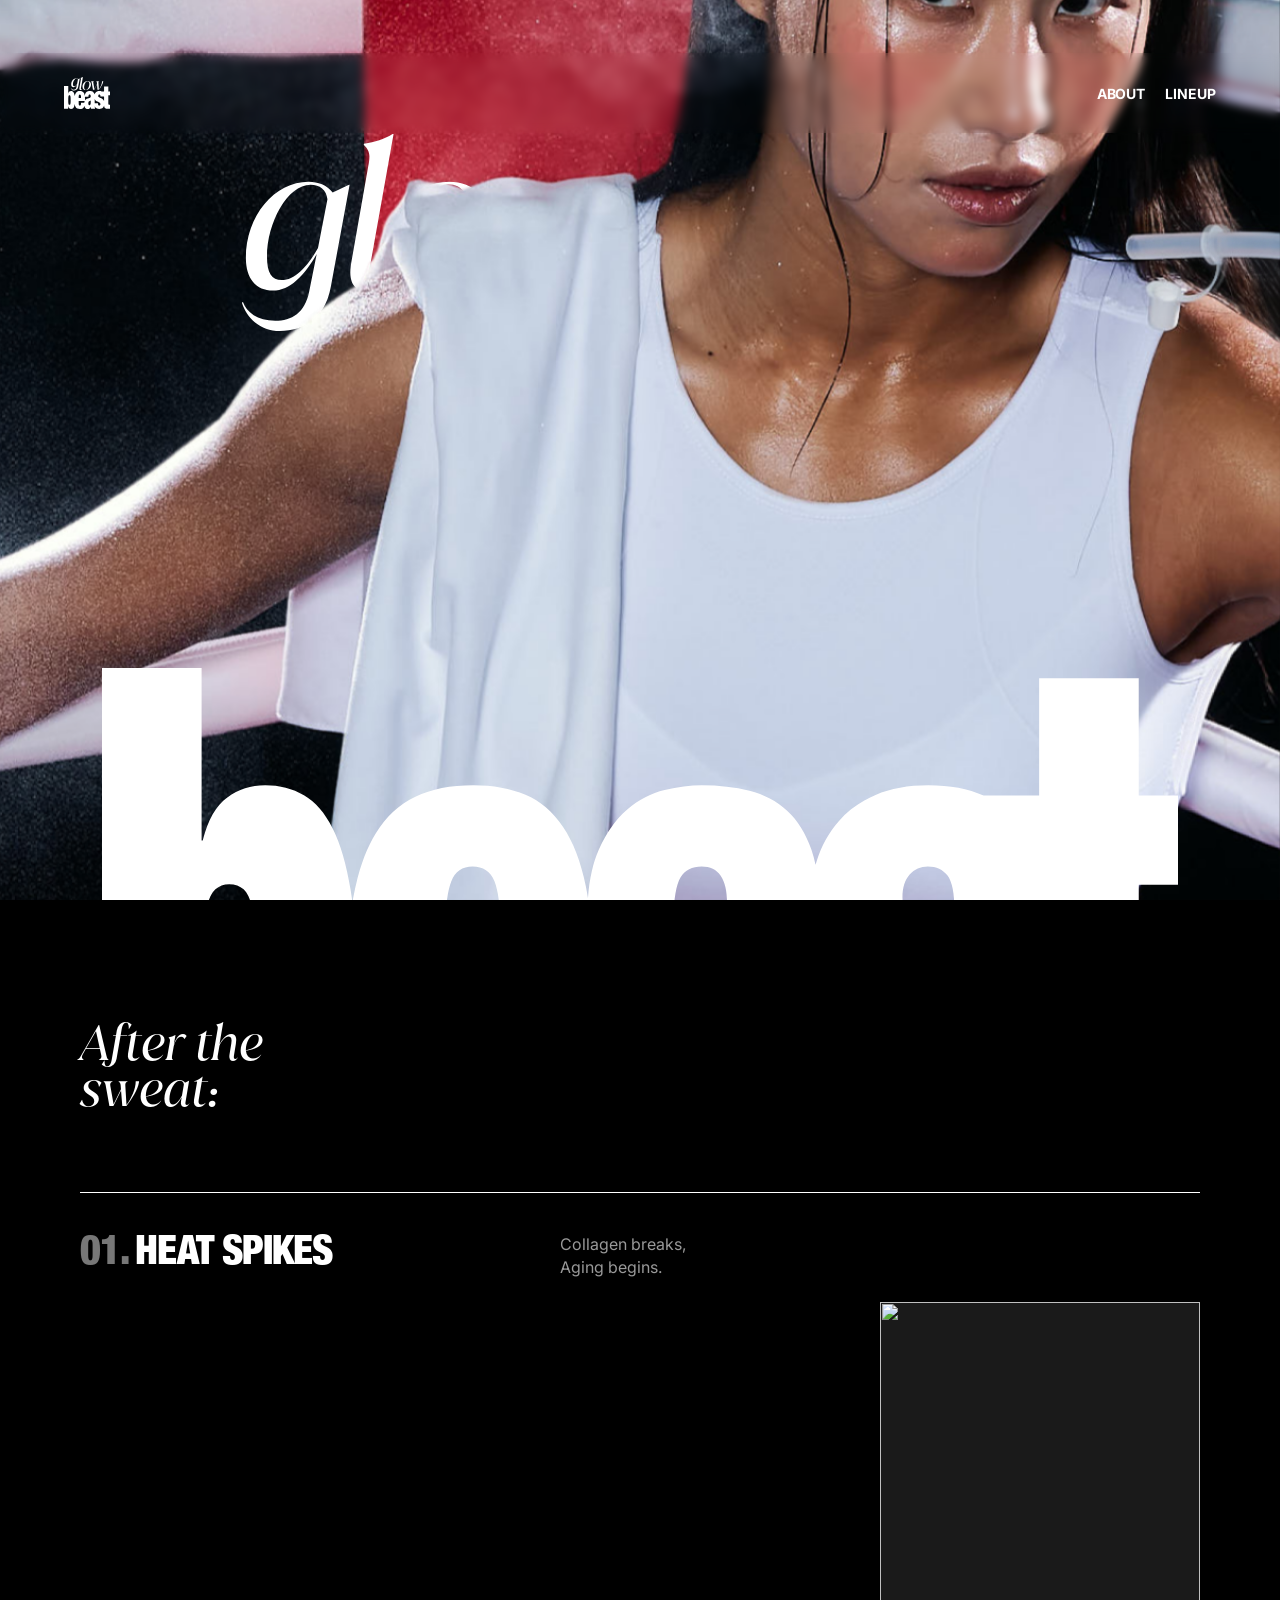
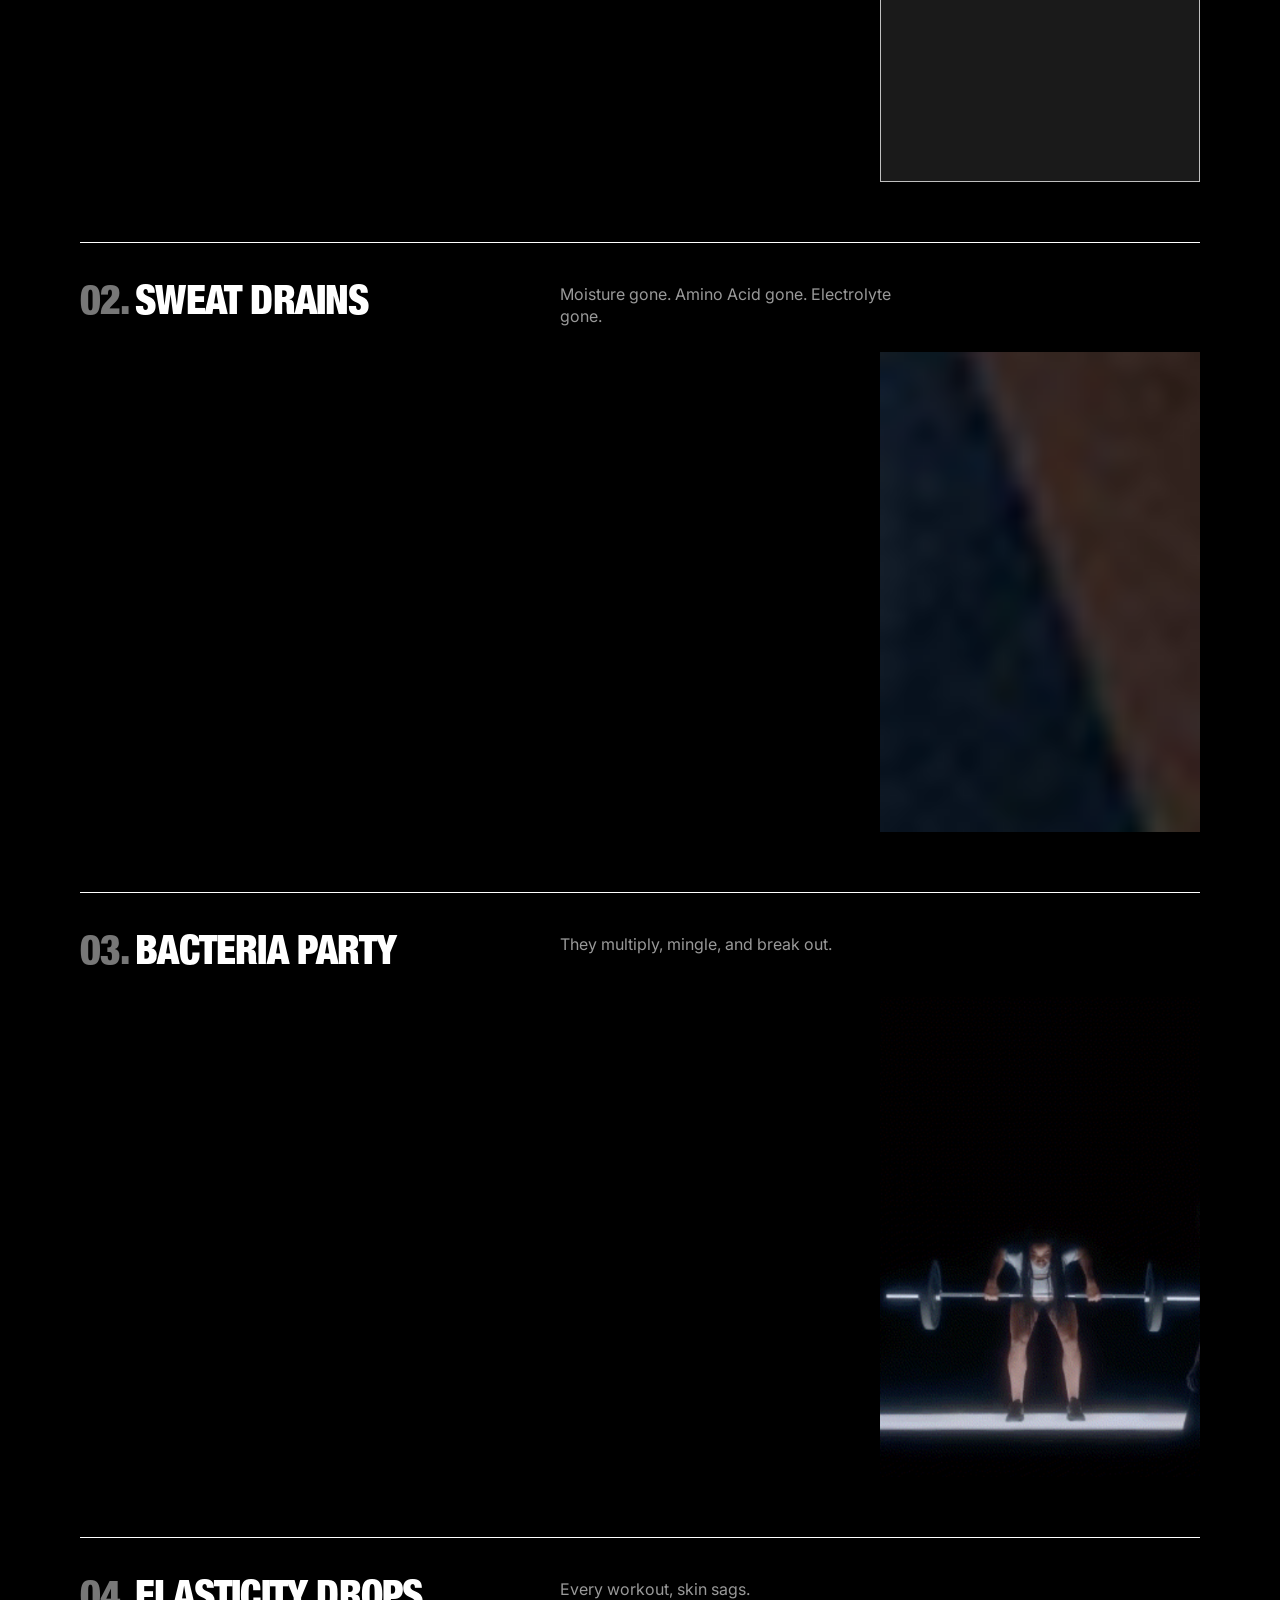
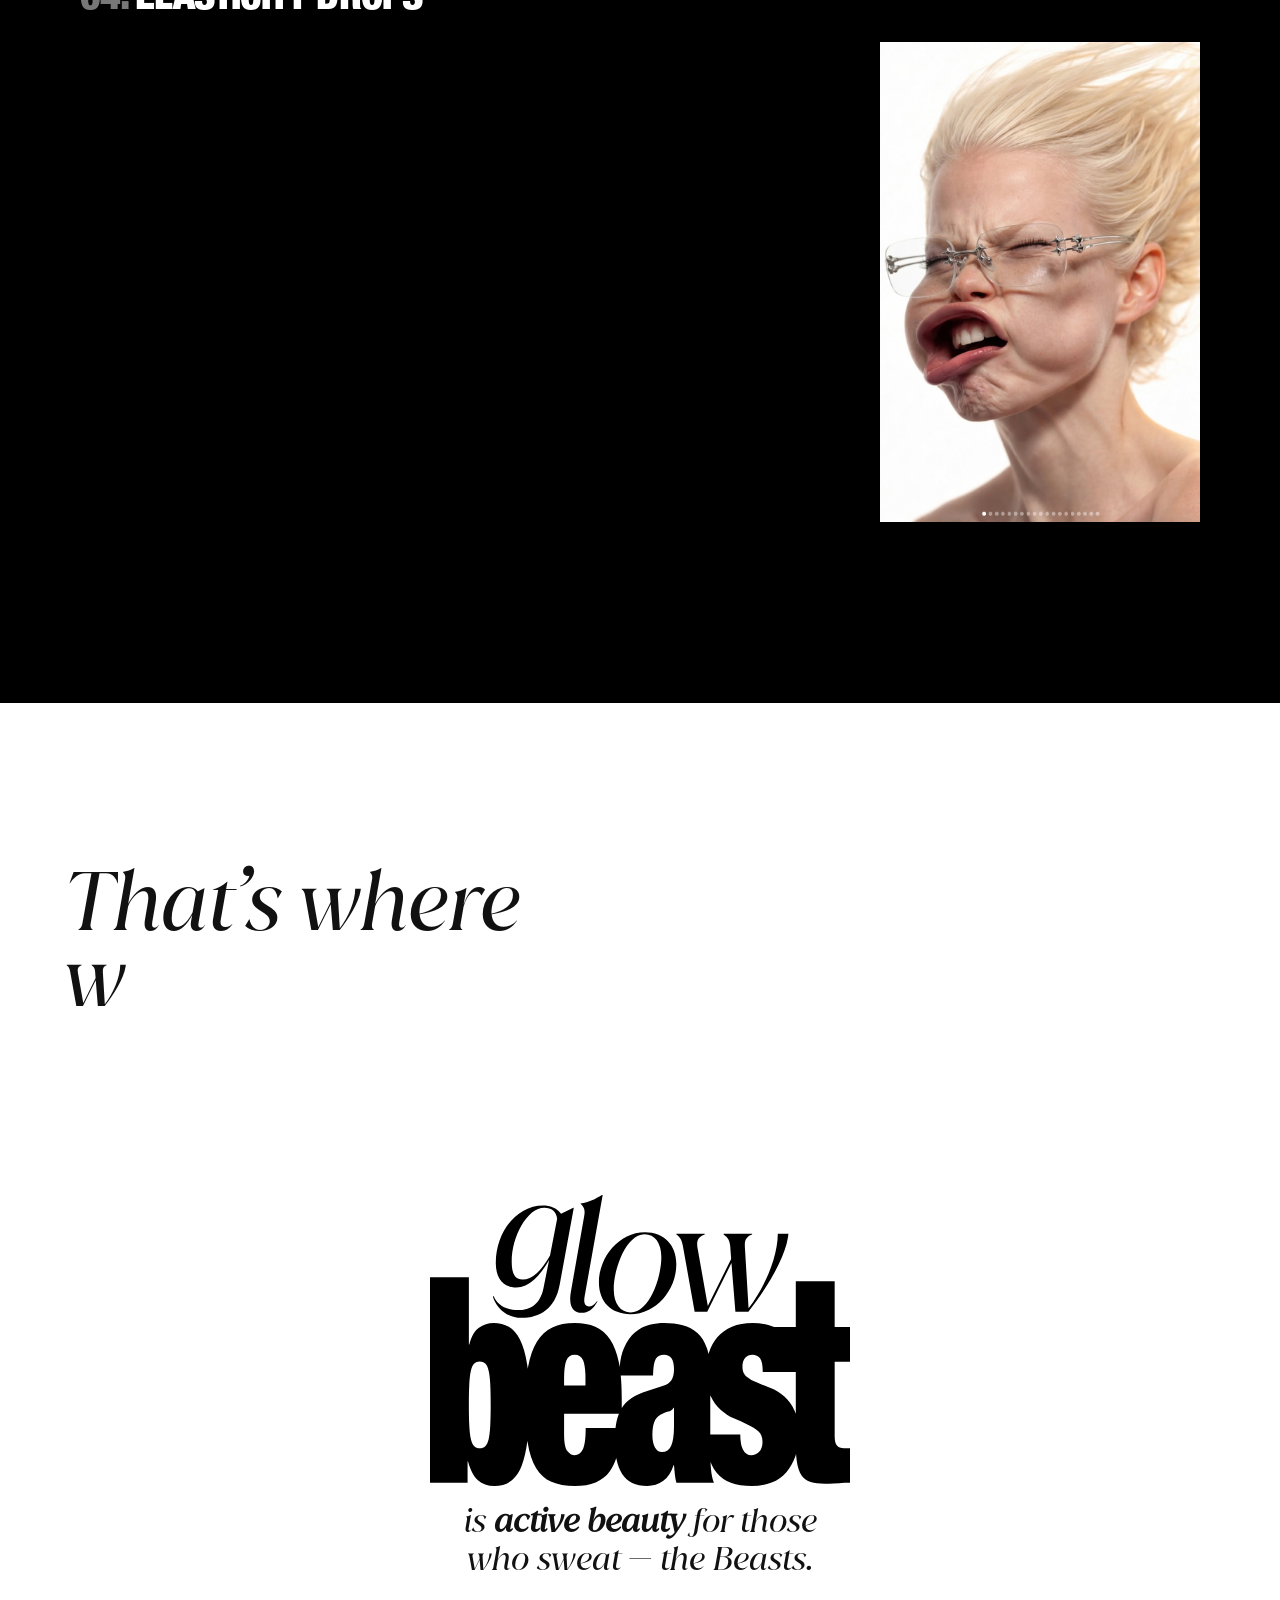
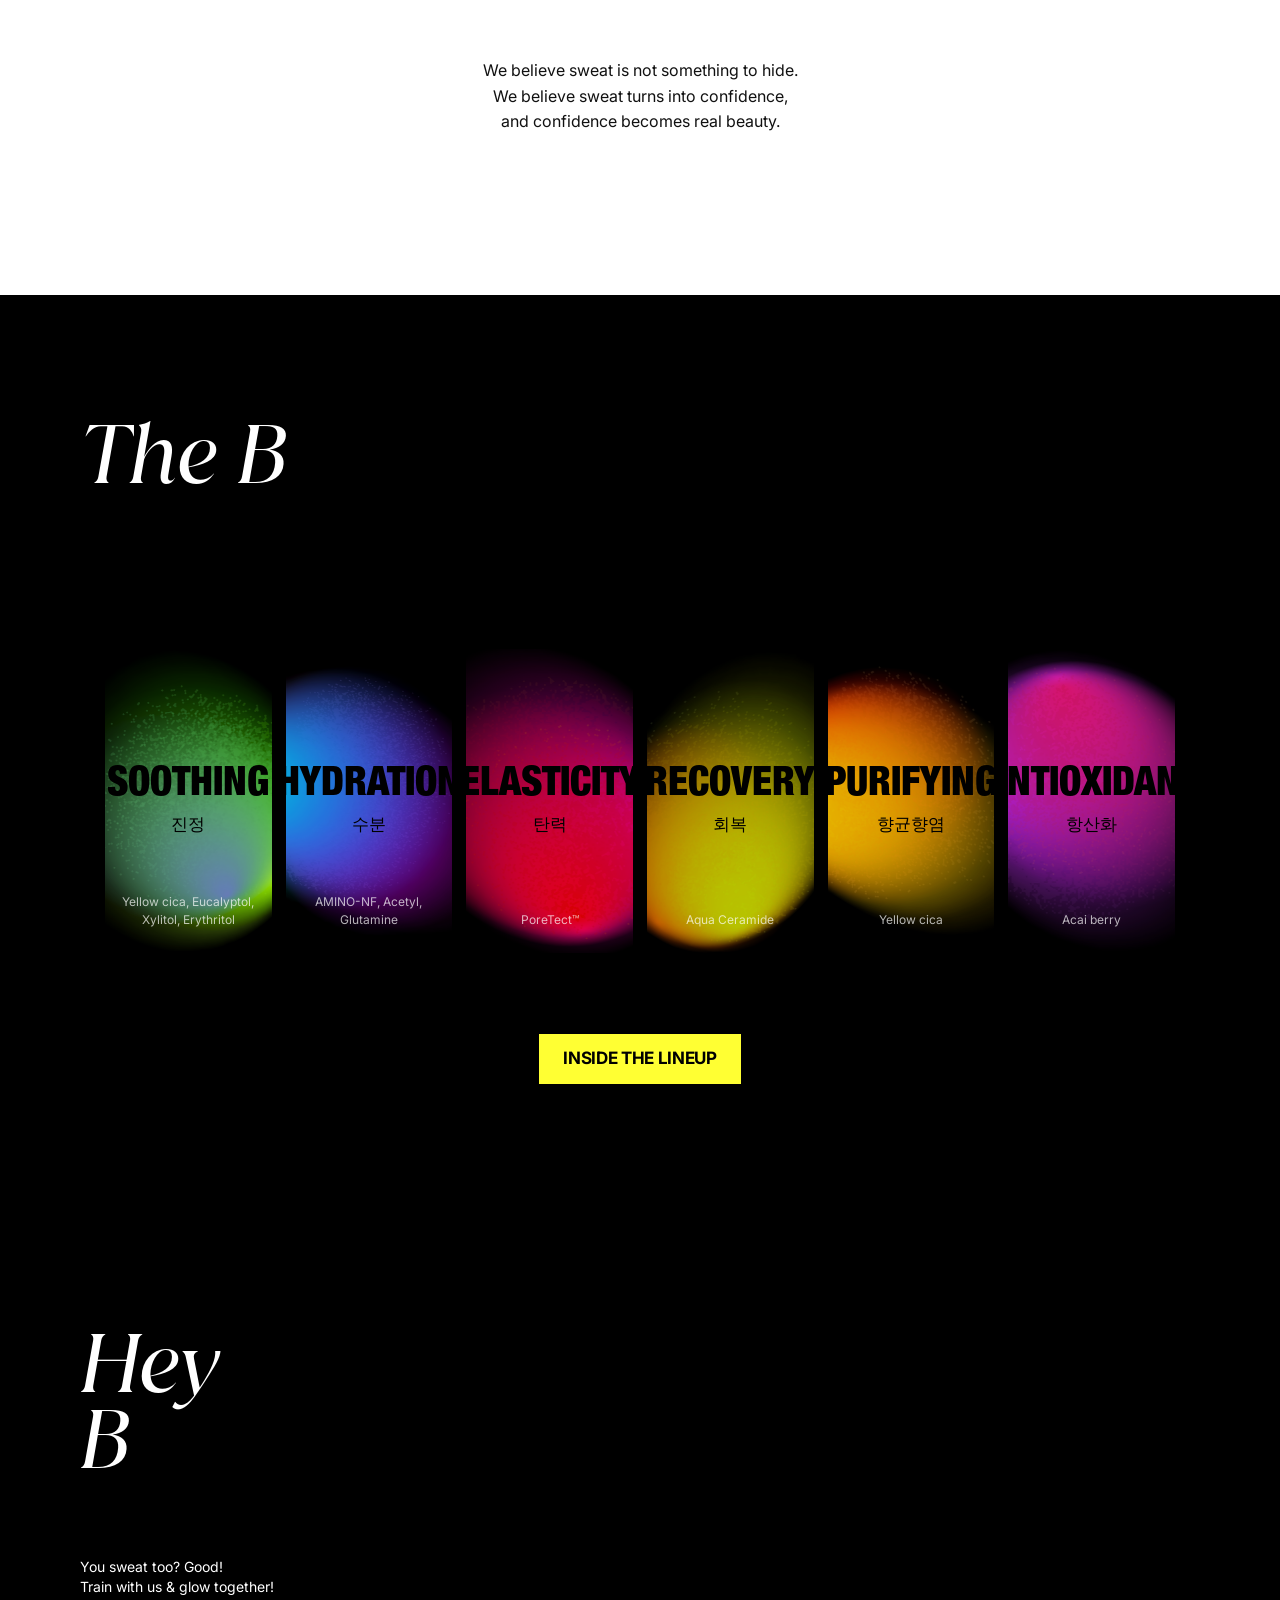
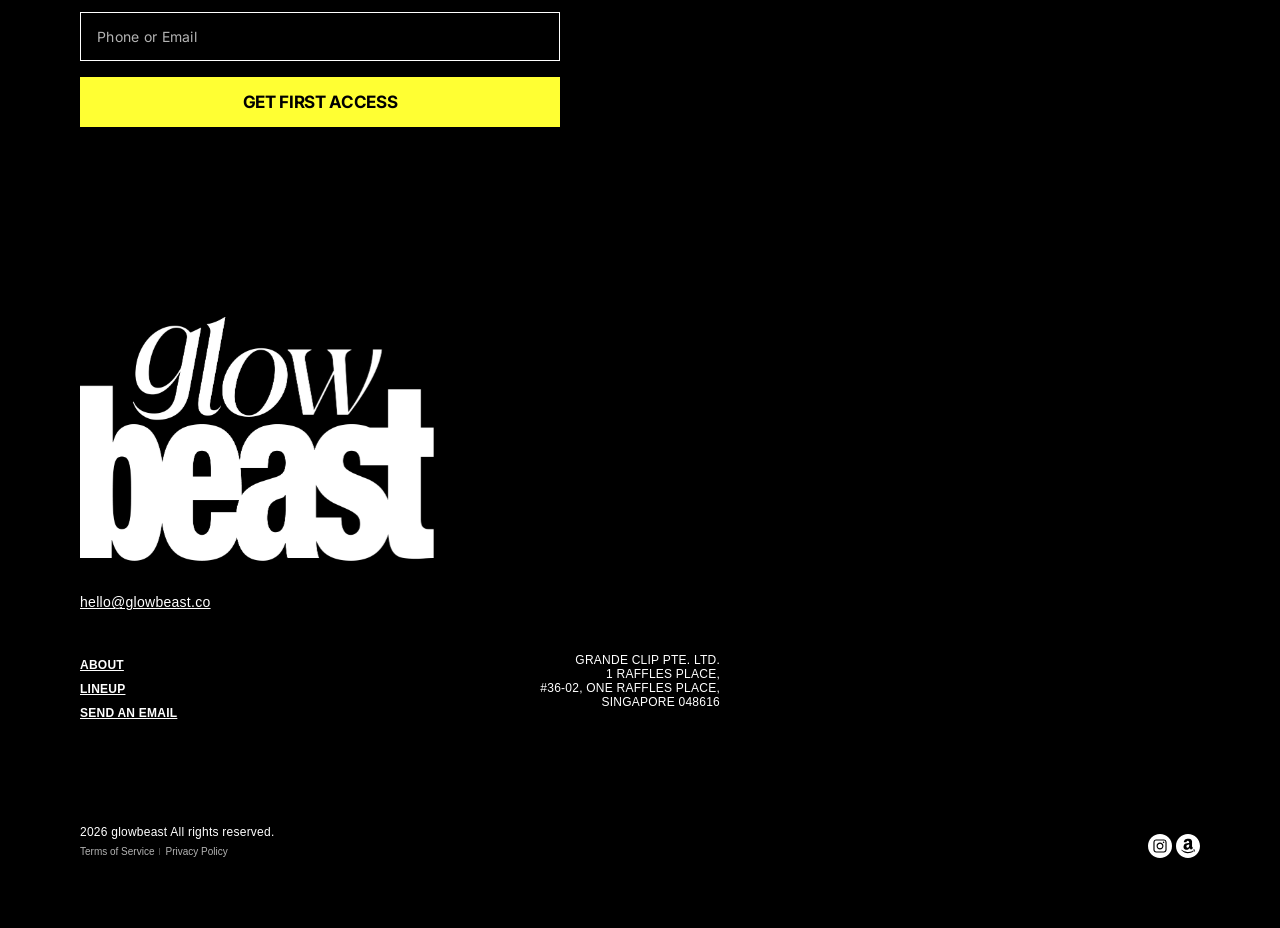
==== index.html @ 884de312 "Initial deploy snapshot — GLOWBEAST landing v1.4 Static landing page for GLOWBEAST (Grande Clip acti" ====
<!doctype html>
<html lang="en">
<head>
  <meta charset="utf-8" />
  <meta name="viewport" content="width=device-width, initial-scale=1, viewport-fit=cover" />
  <title>Glowbeast — Active Beauty for Those Who Sweat</title>
  <meta name="description" content="Active beauty for those who sweat — the Beasts. Discover Glowbeast's solution lineup for heat, hydration, elasticity, recovery, and more." />
  <meta name="theme-color" content="#000000" />
  <link rel="icon" href="assets/logo.svg" type="image/svg+xml" />
  <link rel="preconnect" href="https://fonts.googleapis.com" />
  <link rel="preconnect" href="https://fonts.gstatic.com" crossorigin />
  <link href="https://fonts.googleapis.com/css2?family=Archivo+Black&family=Playfair+Display:ital,wght@1,400;1,600&family=Inter:wght@400;500;700&display=swap" rel="stylesheet" />
  <link rel="stylesheet" href="styles.css" />
</head>
<body>

  <!-- =========================================================
       Hero (Figma 2120:3)
       ========================================================= -->
  <section class="hero" id="top" data-node-id="3089:3">
    <img class="hero-bg" src="assets/hero-bg.png" alt="" role="presentation" />

    <!-- iPhone status bar mockup (Figma 2120:31) -->
    <div class="status-bar" aria-hidden="true" data-node-id="2120:31">
      <span class="status-time">9:41</span>
      <div class="status-icons">
        <svg class="s-signal" viewBox="0 0 18 10" xmlns="http://www.w3.org/2000/svg">
          <rect x="0"  y="6" width="3" height="4"  rx="0.5" fill="#fff"/>
          <rect x="5"  y="4" width="3" height="6"  rx="0.5" fill="#fff"/>
          <rect x="10" y="2" width="3" height="8"  rx="0.5" fill="#fff"/>
          <rect x="15" y="0" width="3" height="10" rx="0.5" fill="#fff"/>
        </svg>
        <svg class="s-wifi" viewBox="0 0 16 11" xmlns="http://www.w3.org/2000/svg" fill="#fff">
          <path d="M8 11a1.3 1.3 0 1 0 0-2.6 1.3 1.3 0 0 0 0 2.6z"/>
          <path d="M4.7 7.8a4.7 4.7 0 0 1 6.6 0l-1.1 1.1a3.1 3.1 0 0 0-4.4 0L4.7 7.8z"/>
          <path d="M1.8 4.9a8.7 8.7 0 0 1 12.4 0l-1.1 1.1a7.1 7.1 0 0 0-10.2 0L1.8 4.9z"/>
        </svg>
        <svg class="s-battery" viewBox="0 0 26 12" xmlns="http://www.w3.org/2000/svg">
          <rect x="0.5" y="0.5" width="22" height="11" rx="2.8" ry="2.8" fill="none" stroke="#fff" stroke-opacity="0.55"/>
          <rect x="2"   y="2"   width="19" height="8"  rx="1.2" fill="#fff"/>
          <rect x="23"  y="4"   width="1.5" height="4" rx="0.5" fill="#fff" fill-opacity="0.55"/>
        </svg>
      </div>
    </div>

    <nav class="nav" aria-label="Primary">
      <div class="nav-inner">
        <a href="#top" aria-label="Glowbeast home">
          <img class="nav-logo" src="assets/logo.svg" alt="Glowbeast" />
        </a>
        <div class="nav-menu" role="menubar">
          <a href="#top" role="menuitem">ABOUT</a>
          <a href="lineup.html" role="menuitem">LINEUP</a>
        </div>
      </div>
    </nav>

    <!-- drop 1st ("glow like a") — sits BEHIND the foreground cutout (model). -->
    <div class="hero-wordmark" role="img" aria-label="glow like a">
      <img class="hero-wordmark__layer hero-wordmark__layer--1" src="assets/drop%201st.svg" alt="" aria-hidden="true" />
    </div>

    <!-- Foreground cutout (model + ring elements). -->
    <img class="hero-bg-front" src="assets/hero-bg-front.png" alt="" role="presentation" />

    <!-- drop 2nd ("BEAST") — sits IN FRONT of the foreground cutout (top of Z stack). -->
    <img class="hero-wordmark__layer hero-wordmark__layer--2" src="assets/drop%202nd.svg" alt="BEAST" />

    <img class="hero-chevron" src="assets/chevron-down.svg" alt="" role="presentation" aria-hidden="true" />
  </section>

  <!-- =========================================================
       After the sweat: (Figma 3089:49) — sticky stacking cards
       ========================================================= -->
  <section class="section section--black after-sweat" data-node-id="3089:49">
    <h2 class="section-title" data-scroll-reveal="typing">After the
sweat:</h2>

    <div class="stacking-cards" role="list">
      <article class="stack-card stack-card--first" role="listitem" data-stacking-cards-item data-reveal-item data-node-id="3089:51">
        <div class="stack-card__inner">
          <div class="stack-card__heading">
            <p class="stack-card__num">01.</p>
            <h3 class="stack-card__title">HEAT
SPIKES</h3>
          </div>
          <p class="stack-card__desc">Collagen breaks,<br />Aging begins.</p>
          <div class="stack-card__img">
            <img src="assets/heat-spikes.gif" alt="" />
          </div>
        </div>
      </article>

      <article class="stack-card" role="listitem" data-stacking-cards-item data-reveal-item data-node-id="3089:188">
        <div class="stack-card__inner">
          <div class="stack-card__heading">
            <p class="stack-card__num">02.</p>
            <h3 class="stack-card__title">SWEAT
DRAINS</h3>
          </div>
          <p class="stack-card__desc">Moisture gone. Amino Acid gone. Electrolyte gone.</p>
          <div class="stack-card__img">
            <img src="assets/sweat-drains.png" alt="" />
          </div>
        </div>
      </article>

      <article class="stack-card" role="listitem" data-stacking-cards-item data-reveal-item data-node-id="3089:195">
        <div class="stack-card__inner">
          <div class="stack-card__heading">
            <p class="stack-card__num">03.</p>
            <h3 class="stack-card__title">BACTERIA
PARTY</h3>
          </div>
          <p class="stack-card__desc">They multiply, mingle, and break out.</p>
          <div class="stack-card__img">
            <img src="assets/bacteria.png" alt="" onerror="this.style.opacity='0';this.parentElement.classList.add('is-placeholder')" />
          </div>
        </div>
      </article>

      <article class="stack-card" role="listitem" data-stacking-cards-item data-reveal-item data-node-id="3089:202">
        <div class="stack-card__inner">
          <div class="stack-card__heading">
            <p class="stack-card__num">04.</p>
            <h3 class="stack-card__title">ELASTICITY
DROPS</h3>
          </div>
          <p class="stack-card__desc">Every workout, skin sags.</p>
          <div class="stack-card__img">
            <img src="assets/elasticity.png" alt="" onerror="this.style.opacity='0';this.parentElement.classList.add('is-placeholder')" />
          </div>
        </div>
      </article>
    </div>
  </section>

  <!-- =========================================================
       That's where we start: (Figma 2120:62)
       ========================================================= -->
  <section class="section section--white mission" data-node-id="3089:72">
    <h2 class="section-title" data-scroll-reveal="typing">That&rsquo;s where
we start:</h2>

    <div class="mission-center" data-reveal-item>
      <img class="mission-wordmark" src="assets/logo.svg" alt="glow like a beast" />
      <p class="mission-statement">
        <em>is</em> <strong>active beauty</strong> for those<br />
        who sweat — the Beasts.
      </p>
    </div>

    <p class="mission-belief" data-reveal-item>
      We believe sweat is not something to hide.<br />
      We believe sweat turns into confidence,<br />
      and confidence becomes real beauty.
    </p>
  </section>

  <!-- =========================================================
       The Beast Solution: (Figma 3089:87)
       ========================================================= -->
  <section class="section section--black solution" data-node-id="3089:87">
    <h2 class="section-title" data-scroll-reveal="typing">The Beast
Solution:</h2>

    <div class="scroll-x" role="list">
      <article class="category-card" role="listitem" data-reveal-item data-node-id="3584:314">
        <img class="cat-bg" src="assets/category-1.png" alt="" />
        <div class="cat-content">
          <h3 class="cat-title">SOOTHING</h3>
          <p class="cat-subtitle" lang="ko">진정</p>
        </div>
        <p class="cat-ingredients">Yellow cica, Eucalyptol,<br />Xylitol, Erythritol</p>
      </article>

      <article class="category-card" role="listitem" data-reveal-item data-node-id="3584:319">
        <img class="cat-bg" src="assets/category-2.png" alt="" />
        <div class="cat-content">
          <h3 class="cat-title">HYDRATION</h3>
          <p class="cat-subtitle" lang="ko">수분</p>
        </div>
        <p class="cat-ingredients">AMINO-NF, Acetyl, Glutamine</p>
      </article>

      <article class="category-card" role="listitem" data-reveal-item data-node-id="3584:324">
        <img class="cat-bg" src="assets/category-3.png" alt="" />
        <div class="cat-content">
          <h3 class="cat-title">ELASTICITY</h3>
          <p class="cat-subtitle" lang="ko">탄력</p>
        </div>
        <p class="cat-ingredients">PoreTect&trade;</p>
      </article>

      <article class="category-card" role="listitem" data-reveal-item data-node-id="3584:329">
        <img class="cat-bg" src="assets/category-4.png" alt="" />
        <div class="cat-content">
          <h3 class="cat-title">RECOVERY</h3>
          <p class="cat-subtitle" lang="ko">회복</p>
        </div>
        <p class="cat-ingredients">Aqua Ceramide</p>
      </article>

      <article class="category-card" role="listitem" data-reveal-item data-node-id="3584:334">
        <img class="cat-bg" src="assets/category-5.png" alt="" />
        <div class="cat-content">
          <h3 class="cat-title">PURIFYING</h3>
          <p class="cat-subtitle" lang="ko">향균향염</p>
        </div>
        <p class="cat-ingredients">Yellow cica</p>
      </article>

      <article class="category-card" role="listitem" data-reveal-item data-node-id="3584:339">
        <img class="cat-bg" src="assets/category-6.png" alt="" />
        <div class="cat-content">
          <h3 class="cat-title">ANTIOXIDANT</h3>
          <p class="cat-subtitle" lang="ko">항산화</p>
        </div>
        <p class="cat-ingredients">Acai berry</p>
      </article>
    </div>

    <a class="btn-yellow solution-cta" href="lineup.html" data-node-id="3105:410">
      INSIDE THE LINEUP
    </a>
  </section>

  <!-- =========================================================
       Hey Beast there, (Figma 3089:140) — standalone signup section
       ========================================================= -->
  <section class="section section--black signup-section" data-node-id="3089:140">
    <h2 class="section-title" data-scroll-reveal="typing">Hey
Beast there,</h2>

    <div class="signup-block" data-reveal-item>
      <p class="signup-lead">
        You sweat too? Good!<br />
        Train with us &amp; glow together!
      </p>
      <form class="signup-form" action="#" method="post" onsubmit="event.preventDefault(); alert('Thanks! We will be in touch.');" novalidate>
        <label class="sr-only" for="signup-contact">Phone or Email</label>
        <input class="signup-input" id="signup-contact" type="text" name="contact" placeholder="Phone or Email" autocomplete="email" />
      </form>
      <a class="btn-yellow signup-cta" href="#" data-node-id="3089:147">GET FIRST ACCESS</a>
    </div>
  </section>

  <!-- =========================================================
       Footer (Figma 3255:70) — simplified: logo + email + 2-col text + bottom row
       ========================================================= -->
  <footer class="site-footer" data-node-id="3255:70">
    <div class="site-footer-inner">
      <div class="footer-logo-block" data-node-id="3255:72">
        <img class="footer-logo" src="assets/footer-logo.png" alt="Glowbeast" data-node-id="3255:73" />
        <a class="footer-email" href="mailto:hello@glowbeast.co" data-node-id="3255:80">hello@glowbeast.co</a>
      </div>

      <div class="footer-text" data-node-id="3255:81">
        <nav class="footer-menu" aria-label="Footer" data-node-id="3255:82">
          <a href="#top">ABOUT</a>
          <a href="lineup.html">LINEUP</a>
          <a href="mailto:hello@glowbeast.co">SEND AN EMAIL</a>
        </nav>
        <address class="footer-addr" data-node-id="3255:86">
          GRANDE CLIP PTE. LTD.<br />
          1 RAFFLES PLACE,<br />
          #36-02, ONE RAFFLES PLACE,<br />
          SINGAPORE 048616
        </address>
      </div>

      <div class="footer-bottom" data-node-id="3255:87">
        <div class="legal">
          <p class="legal-copy">2026 glowbeast All rights reserved.</p>
          <p class="legal-links">
            <span>Terms of Service</span>
            <span class="sep" aria-hidden="true"></span>
            <span>Privacy Policy</span>
          </p>
        </div>
        <div class="footer-socials">
          <a href="#" aria-label="Instagram"><img src="assets/icon-instagram.svg" alt="" /></a>
          <a href="#" aria-label="Amazon"><img src="assets/icon-amazon.svg" alt="" /></a>
        </div>
      </div>
    </div>
  </footer>

  <script>
    document.querySelectorAll('.scroll-x').forEach((el) => {
      let isDown = false, startX = 0, startScroll = 0, moved = false;
      el.addEventListener('mousedown', (e) => {
        isDown = true; moved = false;
        startX = e.pageX;
        startScroll = el.scrollLeft;
        el.classList.add('grabbing');
      });
      el.addEventListener('mousemove', (e) => {
        if (!isDown) return;
        const dx = e.pageX - startX;
        if (Math.abs(dx) > 4) moved = true;
        el.scrollLeft = startScroll - dx;
      });
      const end = () => { isDown = false; el.classList.remove('grabbing'); };
      el.addEventListener('mouseup', end);
      el.addEventListener('mouseleave', end);
      el.addEventListener('click', (e) => {
        if (moved) { e.preventDefault(); e.stopPropagation(); }
      }, true);
    });
  </script>

  <script>
    // Scroll-driven typewriter reveal for [data-scroll-reveal="typing"].
    // Splits text into per-char spans, then toggles visibility based on
    // scroll progress. Long trigger range (top: 100vh -> 20vh) so the
    // typing motion is clearly perceptible. Bidirectional.
    (function () {
      const targets = document.querySelectorAll('[data-scroll-reveal="typing"]');
      if (!targets.length) return;
      if (window.matchMedia('(prefers-reduced-motion: reduce)').matches) return;

      // Split each target's text into char spans (newlines become <br>).
      const items = [];
      targets.forEach((el) => {
        const text = el.textContent;
        el.textContent = '';
        const chars = [];
        for (const c of text) {
          if (c === '\n') {
            el.appendChild(document.createElement('br'));
          } else {
            const span = document.createElement('span');
            span.className = 'ch';
            span.textContent = c;
            el.appendChild(span);
            chars.push(span);
          }
        }
        items.push({ el, chars, staggered: false });
      });

      // When a title finishes typing, stagger-reveal the rest of its section.
      function triggerStagger(titleEl) {
        const section = titleEl.closest('section');
        if (!section) return;
        const reveals = section.querySelectorAll('[data-reveal-item]');
        reveals.forEach((node, i) => {
          setTimeout(() => node.classList.add('is-revealed'), i * 120);
        });
      }

      let ticking = false;
      function update() {
        const vh = window.innerHeight;
        const startY = vh * 1.0;   // start when section enters viewport
        const endY = vh * 0.2;     // fully typed near top of viewport
        const span = startY - endY;
        items.forEach((item) => {
          const top = item.el.getBoundingClientRect().top;
          const raw = (startY - top) / span;
          const p = Math.min(1, Math.max(0, raw));
          const visibleCount = Math.round(p * item.chars.length);
          for (let i = 0; i < item.chars.length; i++) {
            const shouldShow = i < visibleCount;
            const isShown = item.chars[i].classList.contains('is-visible');
            if (shouldShow !== isShown) item.chars[i].classList.toggle('is-visible', shouldShow);
          }
          if (p >= 1 && !item.staggered) {
            item.staggered = true;
            triggerStagger(item.el);
          }
        });
        ticking = false;
      }
      function onScroll() {
        if (!ticking) { requestAnimationFrame(update); ticking = true; }
      }
      window.addEventListener('scroll', onScroll, { passive: true });
      window.addEventListener('resize', onScroll);
      update();
    })();
  </script>

  <script>
    // Footer logo entry — fade + scale-in via IntersectionObserver, fires once.
    (function () {
      const logo = document.querySelector('.footer-logo');
      if (!logo) return;
      if (window.matchMedia('(prefers-reduced-motion: reduce)').matches) {
        logo.classList.add('is-revealed');
        return;
      }
      const io = new IntersectionObserver((entries) => {
        entries.forEach((entry) => {
          if (entry.isIntersecting) {
            logo.classList.add('is-revealed');
            io.disconnect();
          }
        });
      }, { threshold: 0.3 });
      io.observe(logo);
    })();
  </script>

  <script>
    // Hero wordmark: 2-layer sequential "drop & thud" on page entry.
    // Layer 1 ("glow like a") drops at 0.3s, Layer 2 ("BEAST") drops at 0.7s.
    // No IO needed — Hero is the first viewport-visible section.
    (function () {
      const layers = document.querySelectorAll('.hero-wordmark__layer');
      if (!layers.length) return;
      if (window.matchMedia('(prefers-reduced-motion: reduce)').matches) {
        layers.forEach((l) => { l.style.opacity = '1'; l.style.transform = 'none'; });
        return;
      }
      // Defer one frame so initial CSS state paints before animation starts.
      requestAnimationFrame(() => {
        layers.forEach((l) => l.classList.add('is-dropped'));
      });
    })();
  </script>

</body>
</html>
---- styles.css ----
/* =========================================================
   Glowbeast Landing — Shared Styles
   Mobile-first (Figma 402px), max 480px centered on desktop
   ========================================================= */

/* Self-hosted brand fonts */
@font-face {
  font-family: "Juana";
  src: url("fonts/Juana-RegularIt.otf") format("opentype");
  font-weight: 400;
  font-style: italic;
  font-display: swap;
}
@font-face {
  font-family: "Helvetica Neue Condensed";
  src: url("fonts/HelveticaNeue-Condensed.ttf") format("truetype");
  font-weight: 400;
  font-style: normal;
  font-display: swap;
}
@font-face {
  font-family: "Helvetica Neue Condensed";
  src: url("fonts/HelveticaNeue-BlackCond.otf") format("opentype");
  font-weight: 900;
  font-style: normal;
  font-display: swap;
}

:root {
  --bg-black: #000;
  --bg-white: #fff;
  --bg-cream: #f5f5f5;
  --accent-yellow: #ffff33;
  --text-white: #fff;
  --text-white-70: rgba(255, 255, 255, 0.7);
  --text-white-40: rgba(255, 255, 255, 0.4);
  --text-black: #111;
  --text-black-70: rgba(0, 0, 0, 0.7);
  --line: #e5e5e5;

  --font-display: "Juana", "Playfair Display", Georgia, serif;
  --font-heading: "Helvetica Neue Condensed", "Archivo Black", "Helvetica Neue", Impact, sans-serif;
  --font-body: "Helvetica Neue", Inter, system-ui, -apple-system, sans-serif;
  --font-system: -apple-system, "SF Pro Display", "SF Pro", sans-serif;

  --max-w: 480px;
  --gutter: 16px;
  --section-pad-y: 120px;
  --section-gap: 80px;
}

* { box-sizing: border-box; }
html { scroll-behavior: smooth; }

body {
  margin: 0 auto;
  max-width: var(--max-w);
  background: var(--bg-black);
  color: var(--text-white);
  font-family: var(--font-body);
  font-size: 14px;
  line-height: 1.5;
  -webkit-font-smoothing: antialiased;
  -moz-osx-font-smoothing: grayscale;
}

/* Outer desktop background (outside 480px column) */
html { background: #000; }

img { display: block; max-width: 100%; height: auto; }
a { color: inherit; text-decoration: none; }
button { border: 0; background: none; font: inherit; cursor: pointer; color: inherit; }

/* =========================================================
   Shared components
   ========================================================= */

/* iPhone status bar mockup (Figma 3089:31) — frosted glass over hero */
.status-bar {
  position: absolute;
  top: 0;
  left: 0;
  right: 0;
  height: 53px;
  z-index: 11;
  display: flex;
  align-items: center;
  justify-content: space-between;
  padding: 16px;
  color: #fff;
  pointer-events: none;
  -webkit-backdrop-filter: blur(24px);
  backdrop-filter: blur(24px);
}
.status-time {
  font-family: var(--font-system);
  font-weight: 600;
  font-size: 14px;
  line-height: 16px;
  letter-spacing: -0.28px;
  color: #fff;
}
.status-icons {
  display: flex;
  align-items: center;
  gap: 5px;
}
.status-icons svg { display: block; }
.s-signal  { width: 18px; height: 10px; }
.s-wifi    { width: 16px; height: 11px; }
.s-battery { width: 26px; height: 12px; }

/* Top nav (over hero, sits just under status bar) */
.nav {
  position: absolute;
  top: 53px;
  left: 0;
  right: 0;
  z-index: 10;
  padding: 4px 16px;
  -webkit-backdrop-filter: blur(5px);
  backdrop-filter: blur(5px);
}
.nav-inner {
  display: flex;
  align-items: center;
  justify-content: space-between;
  width: 100%;
}
.nav-logo { height: 32px; width: auto; }
.nav-menu {
  display: flex;
  align-items: center;
  gap: 20px;
}
.nav-menu a {
  position: relative;
  font-family: var(--font-body);
  font-weight: 700;
  font-size: 14px;
  letter-spacing: -0.056px;
  color: var(--text-white);
}
.nav-menu a::after {
  content: "";
  position: absolute;
  left: 0;
  right: 0;
  bottom: -2px;
  height: 2px;
  background: var(--accent-yellow);
  transform: scaleX(0);
  transform-origin: left center;
  transition: transform 250ms ease-out;
}
@media (hover: hover) and (pointer: fine) {
  .nav-menu a:hover::after { transform: scaleX(1); }
}

/* Section bases */
.section {
  position: relative;
  padding: var(--section-pad-y) var(--gutter);
  width: 100%;
}
.section--white { background: var(--bg-white); color: var(--text-black); border-top: 1px solid var(--bg-black); }
.section--black { background: var(--bg-black); color: var(--text-white); border-top: 1px solid var(--bg-black); }

.section-title {
  font-family: var(--font-display);
  font-style: italic;
  font-weight: 400;
  font-size: 48px;
  line-height: 1;
  margin: 0 0 80px 0;
  white-space: pre-wrap;
}

/* Scroll-driven typewriter reveal (per-character).
   Opt-in via data-scroll-reveal="typing". JS splits the heading into <span class="ch">
   nodes and toggles .is-visible based on scroll progress for a hard typewriter feel. */
[data-scroll-reveal="typing"] .ch {
  opacity: 0;
}
[data-scroll-reveal="typing"] .ch.is-visible {
  opacity: 1;
}
@media (prefers-reduced-motion: reduce) {
  [data-scroll-reveal="typing"] .ch {
    opacity: 1; /* show fully, no animation */
  }
}

/* Stagger fade-up for content following a typewriter title.
   Triggered once when its sibling [data-scroll-reveal="typing"] reaches 100%.
   JS adds .is-revealed to each [data-reveal-item] with a 120ms stagger. */
[data-reveal-item] {
  opacity: 0;
  transform: translateY(24px);
  transition: opacity 0.7s ease-out, transform 0.7s ease-out;
}
[data-reveal-item].is-revealed {
  opacity: 1;
  transform: translateY(0);
}
/* Sticky stacking cards: skip transform — it interferes with sticky scroll math */
.stack-card[data-reveal-item] {
  transform: none;
  transition: opacity 0.7s ease-out;
}
@media (prefers-reduced-motion: reduce) {
  [data-reveal-item] {
    opacity: 1;
    transform: none;
    transition: none;
  }
}

/* Yellow CTA */
.btn-yellow {
  position: relative;
  overflow: hidden;
  isolation: isolate;
  display: inline-flex;
  align-items: center;
  justify-content: center;
  background: var(--accent-yellow);
  color: var(--bg-black);
  font-family: var(--font-body);
  font-weight: 700;
  font-size: 17px;
  letter-spacing: -0.34px;
  padding: 12px 24px;
  min-height: 50px;
  border: 0;
}
.btn-yellow--block { display: flex; width: 100%; }

/* Hover wipe: black panel sweeps left→right, text flips to white. Desktop pointer only. */
.btn-yellow::before {
  content: "";
  position: absolute;
  inset: 0;
  background: var(--bg-black);
  transform: scaleX(0);
  transform-origin: left center;
  transition: transform 200ms ease-out;
  z-index: -1;
}
@media (hover: hover) and (pointer: fine) {
  .btn-yellow { transition: color 200ms ease-out; }
  .btn-yellow:hover { color: var(--text-white); }
  .btn-yellow:hover::before { transform: scaleX(1); }
}

/* Horizontal scroll card rails */
.scroll-x {
  display: flex;
  gap: 24px;
  overflow-x: auto;
  scroll-snap-type: x mandatory;
  padding-bottom: 8px;
  -webkit-overflow-scrolling: touch;
  cursor: grab;
}
.scroll-x::-webkit-scrollbar { display: none; }
.scroll-x > * { scroll-snap-align: start; flex: 0 0 auto; }
.scroll-x.grabbing {
  cursor: grabbing;
  user-select: none;
  scroll-snap-type: none;
  scroll-behavior: auto;
}

/* =========================================================
   Page 1 — Hero
   ========================================================= */

.hero {
  position: relative;
  width: 100%;
  height: 877px;
  overflow: hidden;
  background: #111;
}
/* Hero assets (1206×2631) are pre-cropped to match the 402×877 hero aspect
   (≈ 0.458). `object-fit: cover` fills the hero without further offset — the
   composition (gloves at corners, model centered) is baked into the asset. */
.hero-bg {
  position: absolute;
  inset: 0;
  width: 100%;
  height: 100%;
  object-fit: cover;
  pointer-events: none;
  z-index: 1;
}
/* Foreground cutout — overlays the wordmarks so they land behind the subject. */
.hero-bg-front {
  position: absolute;
  inset: 0;
  width: 100%;
  height: 100%;
  object-fit: cover;
  pointer-events: none;
  z-index: 3;
}
/* Hero wordmarks — 2 separate layers with different Z stacking.
   drop 1st ("glow like a", yellow): sits BEHIND .hero-bg-front (z:2) — partially hidden by model.
   drop 2nd ("BEAST", yellow):       sits IN FRONT of .hero-bg-front (z:4) — fully visible.
   Positioned with percentages relative to the 402×877 Figma hero so they scale on PC. */
.hero-wordmark {
  position: absolute;
  inset: 0;
  z-index: 2;
  pointer-events: none;
}
.hero-wordmark__layer {
  position: absolute;
  display: block;
  height: auto;
  opacity: 0;
  /* -50% of the element's own height — drop 1st falls ~30px, drop 2nd falls ~84px. */
  transform: translate3d(0, -50%, 0);
  transform-origin: center bottom;
  will-change: transform, opacity;
  pointer-events: none;
}
/* drop 1st: Figma 3485:162 — top:131, left:76, w:262, h:61 / hero 402×877.
   14.94% × 18.91% × 65.17% (top × left × width) — sits above the model's head. */
.hero-wordmark__layer--1 {
  top: 14.94%;
  left: 18.91%;
  width: 65.17%;
}
/* drop 2nd ("BEAST"): direct child of .hero (NOT inside .hero-wordmark wrapper),
   so its z-index can sit ABOVE .hero-bg-front (z:3). Figma 3621:80 — top:74.23%,
   centered, w:338 (84.08% of 402). 338 wide block letters land over the model's
   legs/stool — the brand's lockup signature. */
.hero-wordmark__layer--2 {
  top: 74.23%;
  left: 7.96%;
  width: 84.08%;
  z-index: 4;
}
/* Two-tier "thud": layer 1 is a light rebound, layer 2 ("BEAST") lands with
   a vertical squash + bounce. Acceleration is baked into keyframe %s so the
   outer timing-function stays linear (CSS keyframes can't ease per-stop). */
.hero-wordmark__layer--1.is-dropped {
  animation: drop-thud-1 0.42s linear 0.3s forwards;
}
.hero-wordmark__layer--2.is-dropped {
  animation: drop-thud-2 0.52s linear 0.7s forwards;
}
@keyframes drop-thud-1 {
  0%   { opacity: 0;   transform: translate3d(0, -50%, 0); }
  40%  { opacity: 0.6; transform: translate3d(0, -28%, 0); }
  68%  { opacity: 1;   transform: translate3d(0,   0, 0); }
  82%  { opacity: 1;   transform: translate3d(0,  -7%, 0); }
  100% { opacity: 1;   transform: translate3d(0,   0, 0); }
}
@keyframes drop-thud-2 {
  0%   { opacity: 0;   transform: translate3d(0, -65%, 0) scaleY(1); }
  35%  { opacity: 0.5; transform: translate3d(0, -42%, 0) scaleY(1); }
  62%  { opacity: 1;   transform: translate3d(0,   0, 0) scaleY(0.92); }
  76%  { opacity: 1;   transform: translate3d(0,  -5%, 0) scaleY(1.05); }
  90%  { opacity: 1;   transform: translate3d(0,   0, 0) scaleY(0.98); }
  100% { opacity: 1;   transform: translate3d(0,   0, 0) scaleY(1); }
}
@media (prefers-reduced-motion: reduce) {
  .hero-wordmark__layer {
    opacity: 1;
    transform: none;
    animation: none;
  }
}
.hero-chevron {
  position: absolute;
  left: 50%;
  top: 853px;
  transform: translateX(-50%);
  width: 18px;
  height: 8px;
  animation: chevron-bob 2.4s ease-in-out infinite;
  will-change: transform;
}
@keyframes chevron-bob {
  0%, 100% { transform: translateX(-50%) translateY(0); }
  50%      { transform: translateX(-50%) translateY(5px); }
}
@media (prefers-reduced-motion: reduce) {
  .hero-chevron { animation: none; }
}

/* =========================================================
   Page 1 — "After the sweat:" — Sticky stacking cards
   (Inspired by x2ycreative.com Services interaction)
   ========================================================= */

.after-sweat { padding-bottom: 0; }
.after-sweat .section-title { margin-bottom: 60px; }

.stacking-cards {
  display: flex;
  flex-direction: column;
  width: 100%;
}

.stack-card {
  position: sticky;
  top: 0;
  width: 100%;
  background: var(--bg-black);
  display: flex;
  justify-content: flex-end;
}
.stack-card--first { border-top: 1px solid var(--text-white); }

.stack-card__inner {
  width: 100%;
  padding: 40px 0 120px;
  display: flex;
  flex-direction: column;
  align-items: flex-end;
  gap: 12px;
  border-top: 1px solid var(--text-white);
}
.stack-card--first .stack-card__inner { border-top: 0; } /* outer border already drawn */

/* Mobile: number on its own line, then the title (which itself wraps to two lines).
   Same wrapper is restyled inline on PC for "01. HEAT SPIKES" single-line. */
.stack-card__heading {
  width: 100%;
  display: flex;
  flex-direction: column;
  gap: 12px;
}

/* Number label and title (Figma 3089:54 sync — 32px / 30px line, color tints):
   numbers in #777 muted grey, titles in white, descriptions in #999. */
.stack-card__num,
.stack-card__title {
  font-family: var(--font-heading);
  font-weight: 900;
  font-size: 32px;
  line-height: 30px;
  letter-spacing: -0.02em;
  margin: 0;
  width: 100%;
  text-align: left;
  white-space: pre-line;
  color: var(--text-white);
}
.stack-card__num { color: #777; }
/* Description: fixed 185px wide (Figma) — narrow column anchored to the right side. */
.stack-card__desc {
  font-family: var(--font-body);
  font-weight: 400;
  font-size: 16px;
  line-height: 1.4;
  margin: 0;
  width: 185px;
  max-width: 100%;
  text-align: left;
  color: #999;
  opacity: 1;
}

.stack-card__img {
  height: 480px;
  width: 100%;
  background: #1a1a1a;
  overflow: hidden;
}
.stack-card__img.is-placeholder {
  background: repeating-linear-gradient(
    45deg,
    #eaeaea,
    #eaeaea 12px,
    #f3f3f3 12px,
    #f3f3f3 24px
  );
}
.stack-card__img img {
  width: 100%;
  height: 100%;
  object-fit: cover;
}

/* Reduce motion: disable sticky stacking */
@media (prefers-reduced-motion: reduce) {
  .stack-card { position: static; top: auto; }
}

/* =========================================================
   Page 1 — "That's where we start:"
   ========================================================= */

.mission {
  display: flex;
  flex-direction: column;
  gap: 80px;
}
.mission-center {
  display: flex;
  flex-direction: column;
  align-items: center;
  gap: 16px;
  text-align: center;
  width: 100%;
  max-width: 347px;
  margin: 0 auto;
  align-self: center;
}
.mission-wordmark {
  width: 266px;
  max-width: 100%;
  height: auto;
  filter: invert(1);
}
.mission-statement {
  font-family: var(--font-display);
  font-style: italic;
  font-size: 24px;
  line-height: 1.2;
  margin: 0;
  max-width: 347px;
}
.mission-statement em {
  font-style: italic;
  font-weight: 400;
}
.mission-belief {
  font-family: var(--font-body);
  font-size: 14px;
  line-height: 20px;
  opacity: 0.7;
  text-align: center;
  margin: 0;
}

/* =========================================================
   Page 1 — "The Beast Solution:"
   ========================================================= */

.solution .section-title { color: var(--text-white); }
.solution {
  display: flex;
  flex-direction: column;
  gap: 80px;
  align-items: stretch;
}
.solution .scroll-x {
  padding-bottom: 8px;
  gap: 12px;
  margin-right: calc(var(--gutter) * -1);
}
.solution-cta {
  align-self: center;
  display: inline-flex;
  align-items: center;
  justify-content: center;
  background: var(--accent-yellow);
  color: var(--bg-black);
  font-family: var(--font-body);
  font-weight: 700;
  font-size: 17px;
  letter-spacing: -0.34px;
  padding: 12px 24px;
  min-height: 50px;
  text-decoration: none;
}
.category-card {
  width: 308px;
  height: 306px;
  border: 1px solid var(--bg-black);
  background: var(--bg-black);
  position: relative;
  overflow: hidden;
  display: flex;
  flex-direction: column;
  align-items: center;
  justify-content: center;
  padding: 24px 16px;
  text-align: center;
  color: var(--text-white);
}
.category-card .cat-bg {
  position: absolute;
  inset: 0;
  width: 100%;
  height: 100%;
  object-fit: cover;
  opacity: 0.9;
  transform-origin: center;
  /* Slight base scale so asymmetric scale + translate never expose card edges */
  animation: blob-pulse 9s ease-in-out infinite;
  will-change: transform;
}

/* Organic, non-synchronous "energy" motion: each card breathes on its own
   timing so the 6 cards together feel alive instead of marching in sync. */
@keyframes blob-pulse {
  0%, 100% { transform: scale(1.08, 1.08) translate(0%, 0%)     rotate(0deg); }
  20%      { transform: scale(1.14, 1.04) translate(-1%, -1.5%) rotate(2deg); }
  40%      { transform: scale(1.05, 1.12) translate(1.5%, 1%)   rotate(-1.5deg); }
  60%      { transform: scale(1.12, 1.06) translate(-0.5%, 1.5%) rotate(1deg); }
  80%      { transform: scale(1.06, 1.10) translate(1%, -1%)    rotate(-2deg); }
}
.category-card:nth-child(1) .cat-bg { animation-duration:  8.5s; animation-delay: -0.4s; }
.category-card:nth-child(2) .cat-bg { animation-duration: 10.2s; animation-delay: -2.1s; }
.category-card:nth-child(3) .cat-bg { animation-duration:  7.8s; animation-delay: -4.5s; }
.category-card:nth-child(4) .cat-bg { animation-duration: 11.4s; animation-delay: -1.3s; }
.category-card:nth-child(5) .cat-bg { animation-duration:  9.1s; animation-delay: -3.7s; }
.category-card:nth-child(6) .cat-bg { animation-duration:  8.0s; animation-delay: -5.2s; }

@media (prefers-reduced-motion: reduce) {
  .category-card .cat-bg { animation: none; }
}
.category-card .cat-content {
  position: relative;
  z-index: 1;
  display: flex;
  flex-direction: column;
  align-items: center;
  gap: 8px;
}
.category-card .cat-title {
  font-family: var(--font-heading);
  font-weight: 900;
  font-size: 40px;
  line-height: 1;
  color: var(--bg-black);
  margin: 0;
}
.category-card .cat-subtitle {
  font-family: "Pretendard", "Apple SD Gothic Neo", system-ui, sans-serif;
  font-style: normal;
  font-weight: 400;
  font-size: 17px;
  color: var(--bg-black);
  margin: 0;
}
.category-card .cat-ingredients {
  font-family: var(--font-body);
  font-size: 12px;
  color: var(--text-white);
  opacity: 0.7;
  margin: 24px 0 0 0;
  position: absolute;
  bottom: 24px;
  left: 0;
  right: 0;
}

/* =========================================================
   Page 1 — "Hey Beast there," (Signup section, Figma 3089:140)
   ========================================================= */

.signup-section {
  display: flex;
  flex-direction: column;
  gap: 80px;
}
.signup-section .section-title {
  color: var(--text-white);
  margin-bottom: 0;
}
.signup-block {
  display: flex;
  flex-direction: column;
  gap: 12px;
}
.signup-lead {
  font-family: var(--font-body);
  font-size: 14px;
  line-height: 1.4;
  color: var(--text-white);
  margin: 0;
}
.signup-form {
  width: 100%;
  margin: 0;
}
.signup-input {
  width: 100%;
  height: 49px;
  padding: 16px;
  background: transparent;
  border: 1px solid var(--text-white);
  color: var(--text-white);
  caret-color: var(--accent-yellow);
  font-family: var(--font-body);
  font-size: 14px;
  outline: none;
  letter-spacing: 0.02em;
  transition: border-color 200ms ease-out, outline-color 200ms ease-out;
}
.signup-input::placeholder { color: var(--text-white-70); }
.signup-input:focus {
  border-color: var(--accent-yellow);
  outline: 2px solid var(--accent-yellow);
  outline-offset: -2px;
}
.signup-cta {
  display: flex;
  width: 100%;
  height: 50px;
  align-items: center;
  justify-content: center;
  background: var(--accent-yellow);
  color: var(--bg-black);
  font-family: var(--font-body);
  font-weight: 700;
  font-size: 17px;
  letter-spacing: -0.34px;
  text-decoration: none;
}

/* =========================================================
   Page 1 / 2 — Footer (Figma 3255:70)
   ========================================================= */

.site-footer {
  padding: 120px 24px 70px;
  background: var(--bg-black);
  color: var(--text-white);
  overflow: hidden;
}
.site-footer-inner {
  display: flex;
  flex-direction: column;
  gap: 40px;
}

/* Big logo + email link below it */
.footer-logo-block {
  display: flex;
  flex-direction: column;
  gap: 12px;
}

.footer-logo {
  width: 354px;
  max-width: 100%;
  height: auto;
  opacity: 0;
  transform: scale(0.95);
  transform-origin: left center;
  transition: opacity 800ms ease-out, transform 800ms ease-out;
  will-change: opacity, transform;
}
.footer-logo.is-revealed {
  opacity: 1;
  transform: scale(1);
}
@media (prefers-reduced-motion: reduce) {
  .footer-logo {
    opacity: 1;
    transform: none;
    transition: none;
  }
}
.footer-email {
  font-family: var(--font-system);
  font-weight: 300;
  font-size: 14px;
  color: var(--text-white);
  text-decoration: underline;
  letter-spacing: 0.02em;
  align-self: flex-start;
}

/* Two-column row: menu (left) + address (right) */
.footer-text {
  display: flex;
  align-items: flex-start;
  justify-content: space-between;
  gap: 40px;
  font-family: var(--font-system);
  color: var(--text-white);
  font-size: 12px;
}
.footer-menu {
  display: flex;
  flex-direction: column;
  gap: 0;
  flex-shrink: 0;
  font-weight: 700;
  line-height: 22px;
  letter-spacing: 0.02em;
}
.footer-menu a {
  color: var(--text-white);
  text-decoration: underline;
  white-space: nowrap;
}
.footer-addr {
  font-style: normal;
  font-weight: 300;
  font-size: 12px;
  line-height: normal;
  color: var(--text-white);
  letter-spacing: 0.02em;
  text-align: right;
}

/* Bottom row: copyright/legal (left) + socials (right) */
.footer-bottom {
  display: flex;
  align-items: flex-end;
  justify-content: space-between;
  gap: 20px;
  margin-top: 60px;
}
.legal {
  font-family: var(--font-system);
  color: var(--text-white);
}
.legal-copy {
  font-size: 12px;
  line-height: 1.3;
  margin: 0 0 4px 0;
  letter-spacing: 0.02em;
}
.legal-links {
  display: flex;
  align-items: center;
  gap: 5px;
  font-size: 10px;
  line-height: 1.3;
  opacity: 0.7;
  margin: 0;
}
.legal-links .sep {
  width: 1px;
  height: 7px;
  background: #fff;
  opacity: 0.4;
}
.footer-socials {
  display: flex;
  gap: 4px;
  align-items: center;
  flex-shrink: 0;
}
.footer-socials a {
  width: 24px;
  height: 24px;
  display: inline-flex;
  transition: transform 200ms ease-out;
  transform-origin: center;
}
@media (hover: hover) and (pointer: fine) {
  .footer-socials a:hover { transform: rotate(8deg) scale(1.15); }
}
.footer-socials img { width: 100%; height: 100%; }

/* =========================================================
   Page 2 — Lineup (skeleton)
   ========================================================= */

.lineup-shell {
  background: var(--bg-black);
  color: var(--text-white);
  padding: 40px var(--gutter) 0;
  min-height: 100vh;
}
.lineup-header {
  display: flex;
  align-items: center;
  justify-content: space-between;
  padding: 16px 0 40px;
}
.lineup-header .brand { height: 32px; }
.lineup-main {
  display: flex;
  flex-direction: column;
  gap: 24px;
  padding: 60px 0 120px;
}
.lineup-title {
  font-family: var(--font-display);
  font-style: italic;
  font-size: 48px;
  line-height: 1;
  margin: 0 0 40px;
}
.lineup-placeholder {
  border: 1px dashed var(--text-white-40);
  padding: 80px 24px;
  text-align: center;
  border-radius: 4px;
}
.lineup-placeholder h3 {
  font-family: var(--font-heading);
  font-size: 20px;
  margin: 0 0 12px;
}
.lineup-placeholder p {
  color: var(--text-white-70);
  margin: 0 0 24px;
  font-size: 14px;
  line-height: 1.6;
}
.back-link {
  display: inline-flex;
  align-items: center;
  gap: 8px;
  padding: 12px 0;
  font-family: var(--font-body);
  font-size: 14px;
  color: var(--text-white);
  text-decoration: none;
  border-bottom: 1px solid var(--text-white-40);
  align-self: flex-start;
}
.back-link:hover { border-color: var(--text-white); }

/* =========================================================
   Utilities
   ========================================================= */

.sr-only {
  position: absolute;
  width: 1px;
  height: 1px;
  padding: 0;
  margin: -1px;
  overflow: hidden;
  clip: rect(0, 0, 0, 0);
  white-space: nowrap;
  border: 0;
}

/* =========================================================
   Responsive — keep mobile proportions on larger screens
   ========================================================= */

@media (min-width: 600px) {
  body { box-shadow: 0 0 0 1px rgba(255,255,255,0.03); }
}

/* =========================================================
   PC responsive (>=1024px) — global desktop layout.
   Pattern: body lifts its 480px cap, every section spans the
   viewport with a centered 1280px content container, and cards
   move from horizontal scroll / vertical stack to grids.
   ========================================================= */
@media (min-width: 1024px) {
  /* --- Global container --- */
  body {
    max-width: none;
    box-shadow: none;
  }
  .section {
    padding: 160px 64px;
  }
  .section-title {
    font-size: 80px;
    line-height: 0.95;
    margin-bottom: 100px;
  }

  /* --- Hero --- */
  .hero {
    height: 100vh;
    min-height: 800px;
  }
  /* Hero wordmark percentages already responsive — no override needed.
     Only chevron repositioned at desktop. */
  .hero-chevron { top: auto; bottom: 24px; }
  .nav { padding: 24px 64px; }
  .status-bar { display: none; }

  /* --- After the sweat: PC list layout (4 stacked rows, no sticky) ---
     Each row: heading "01. TITLE" left, desc top-right, image bottom-right (320×480). */
  .after-sweat {
    padding: 120px 80px;
  }
  .after-sweat .section-title {
    margin-bottom: 80px;
    font-size: 48px;
  }
  .after-sweat .stacking-cards {
    display: flex;
    flex-direction: column;
    gap: 0;
  }
  /* Sticky off on PC — each row is a discrete block with a top border */
  .stack-card {
    position: static;
    top: auto;
    width: 100%;
    background: transparent;
    display: block;
    border-top: 1px solid var(--text-white);
  }
  .stack-card--first { border-top: 1px solid var(--text-white); }
  /* Re-enable transform-based reveal on PC (sticky-only restriction lifts) */
  .stack-card[data-reveal-item] {
    transform: translateY(24px);
    transition: opacity 0.7s ease-out, transform 0.7s ease-out;
  }
  .stack-card[data-reveal-item].is-revealed {
    transform: translateY(0);
  }
  .stack-card__inner {
    width: 100%;
    max-width: none;
    min-height: 0;
    padding: 40px 0 60px;
    display: grid;
    grid-template-columns: 1fr 640px;
    grid-template-rows: auto auto;
    column-gap: 40px;
    row-gap: 24px;
    align-items: start;
    border-top: 0;
  }
  /* Heading: number + title inline ("01. HEAT SPIKES") */
  .stack-card__heading {
    grid-column: 1;
    grid-row: 1;
    flex-direction: row;
    align-items: baseline;
    gap: 0.4em;
    width: auto;
  }
  .stack-card__num,
  .stack-card__title {
    width: auto;
    text-align: left;
    font-size: 40px;
    line-height: 1;
    white-space: nowrap; /* override mobile pre-line so \n becomes a space */
  }
  .stack-card__num { opacity: 1; }
  .stack-card__desc {
    grid-column: 2;
    grid-row: 1;
    justify-self: start;
    width: 369px;
    font-size: 16px;
    line-height: 1.4;
    margin-top: 0;
  }
  .stack-card__img {
    grid-column: 2;
    grid-row: 2;
    justify-self: end;
    width: 320px;
    height: 480px;
    align-self: auto;
  }

  /* --- Mission (That's where we start) --- */
  .mission {
    align-items: center;
  }
  .mission > * {
    width: 100%;
    max-width: 1280px;
    margin-left: auto;
    margin-right: auto;
  }
  .mission .section-title { text-align: left; }
  .mission-center { max-width: 640px; }
  .mission-wordmark { width: 420px; }
  .mission-statement { font-size: 32px; max-width: 640px; }
  .mission-belief { font-size: 16px; line-height: 1.6; }

  /* --- The Beast Solution: 6-card single row + integrated CTA --- */
  .solution {
    padding: 120px 80px;
    gap: 80px;
  }
  .solution .section-title {
    width: 100%;
    margin-bottom: 0;
  }
  .solution .scroll-x {
    display: grid;
    grid-template-columns: repeat(6, 1fr);
    gap: 12px;
    width: 100%;
    overflow: visible;
    cursor: default;
    padding: 0 24px;
    scroll-snap-type: none;
    margin-right: 0;
  }
  .category-card {
    width: 100%;
    height: 306px;
  }
  .category-card .cat-title { font-size: 40px; }
  .solution-cta { align-self: center; }

  /* --- Signup section (Hey Beast there) --- */
  .signup-section { padding: 120px 80px; gap: 80px; }
  .signup-section .section-title { width: 100%; }
  .signup-block { max-width: 480px; gap: 16px; }
  .signup-cta { width: 100%; max-width: 480px; }

  /* --- Footer: simplified, no form --- */
  .site-footer { padding: 70px 80px; }
  .site-footer-inner {
    max-width: 1280px;
    margin: 0 auto;
    display: flex;
    flex-direction: column;
    gap: 40px;
  }
  .footer-logo-block { gap: 16px; }
  .footer-logo-stack { width: 420px; }
  .footer-text {
    max-width: 640px;
    gap: 80px;
  }
  .footer-menu { line-height: 24px; }
}

/* --- Wider desktops: extend hero typography --- */
@media (min-width: 1440px) {
  .section-title { font-size: 96px; }
  .after-sweat .section-title { font-size: 120px; }
  .stack-card__title { font-size: 120px; }
}
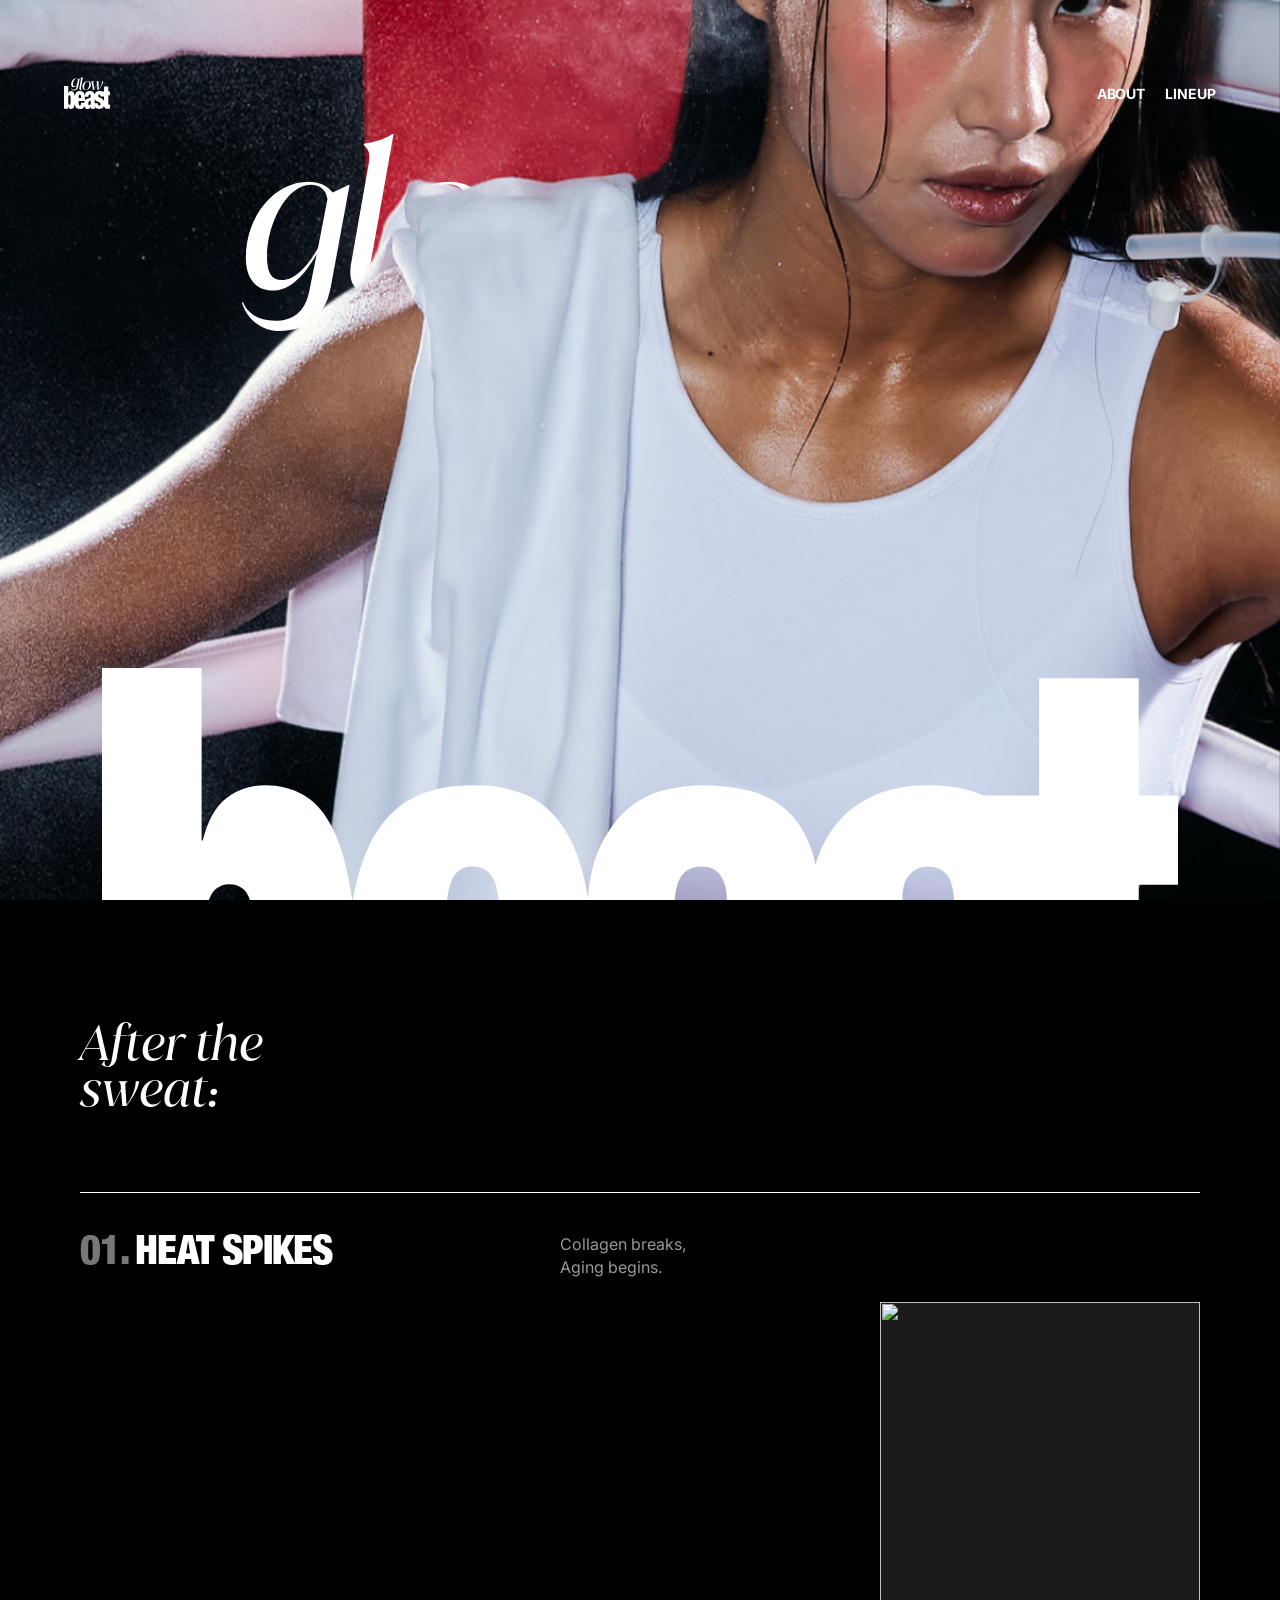
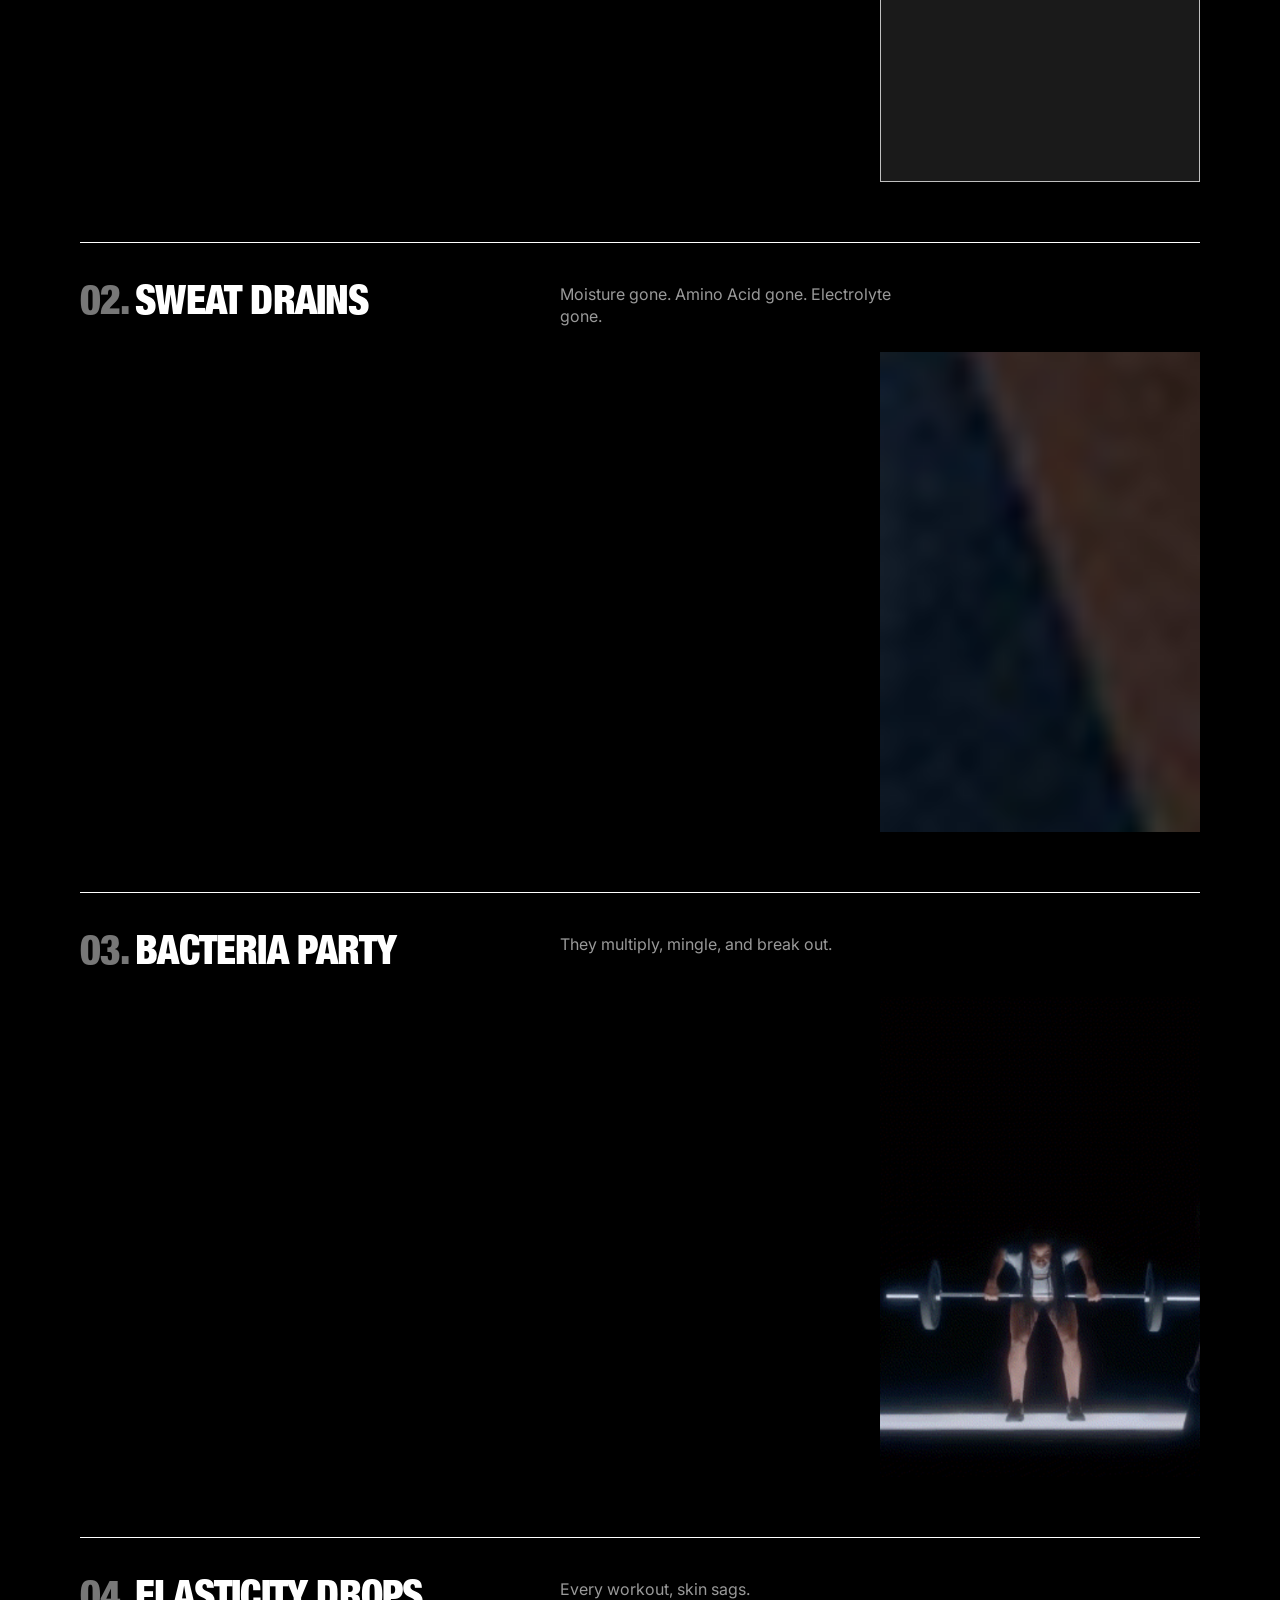
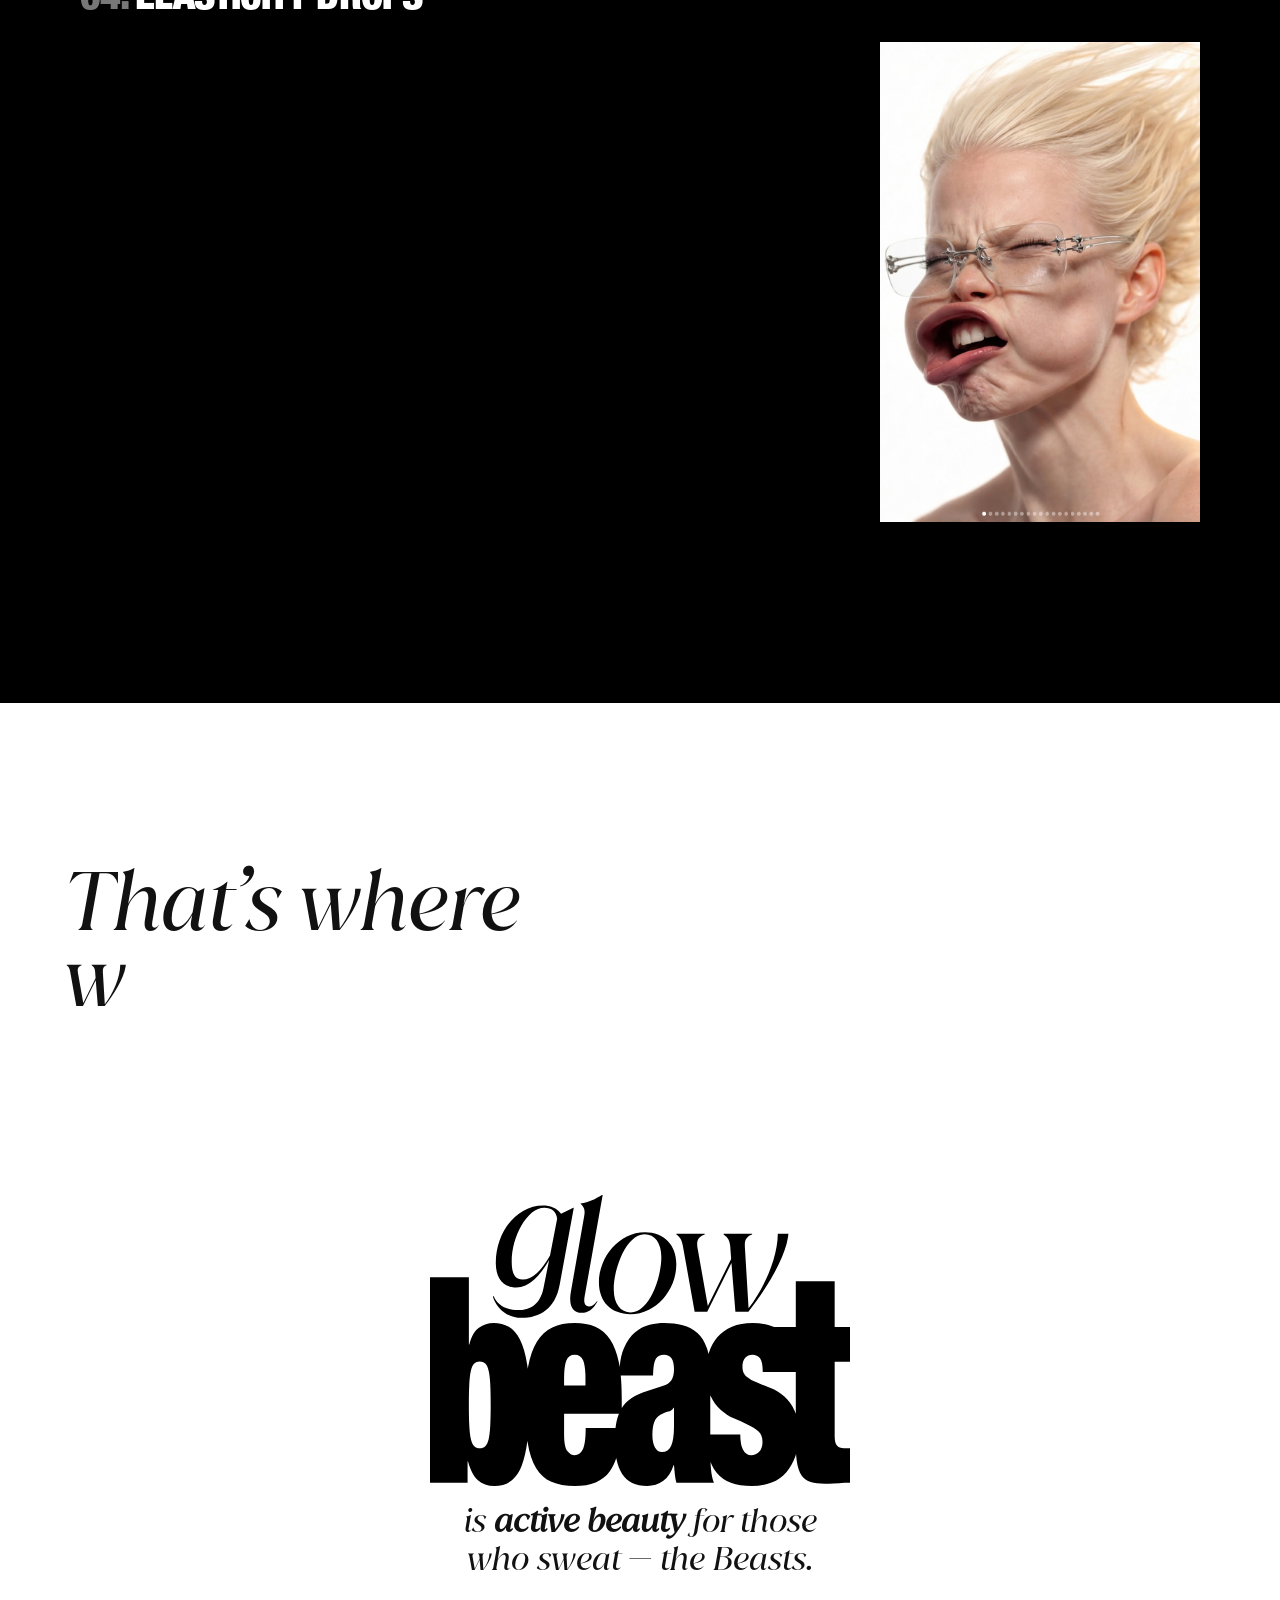
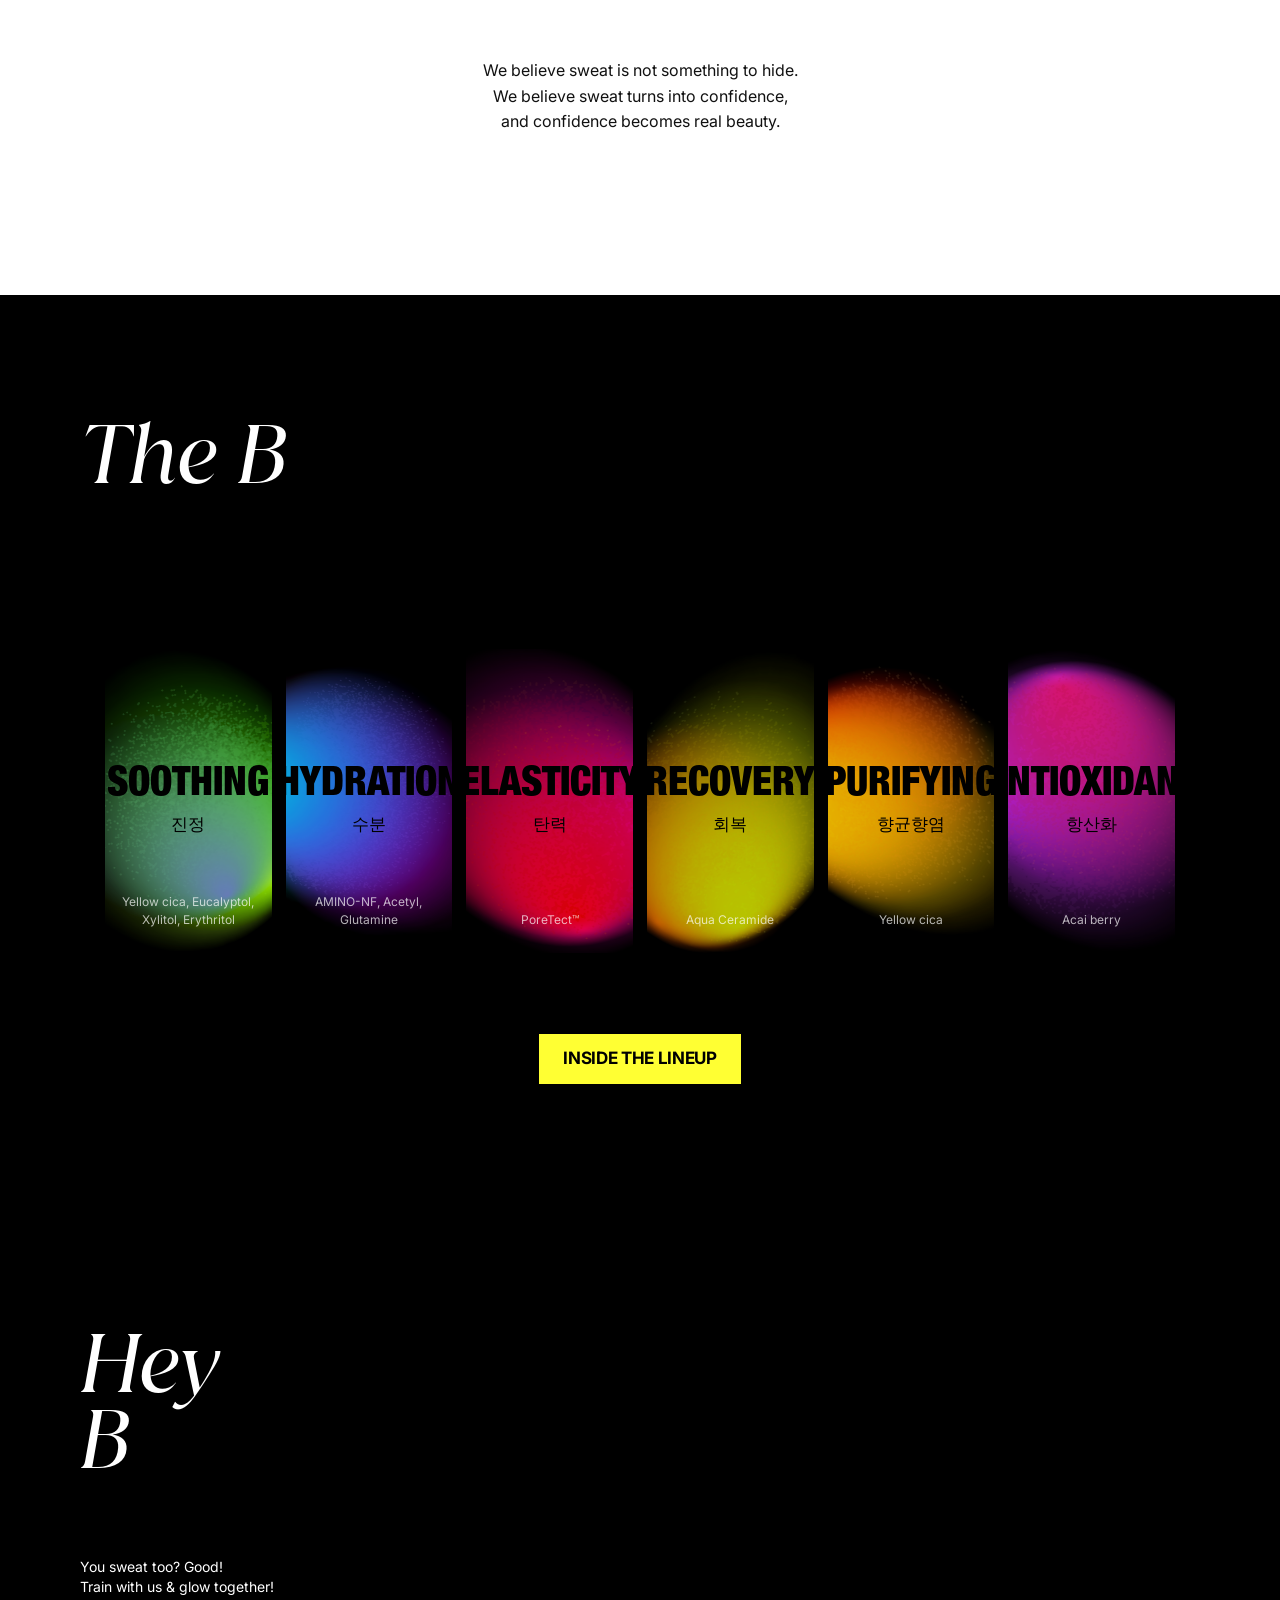
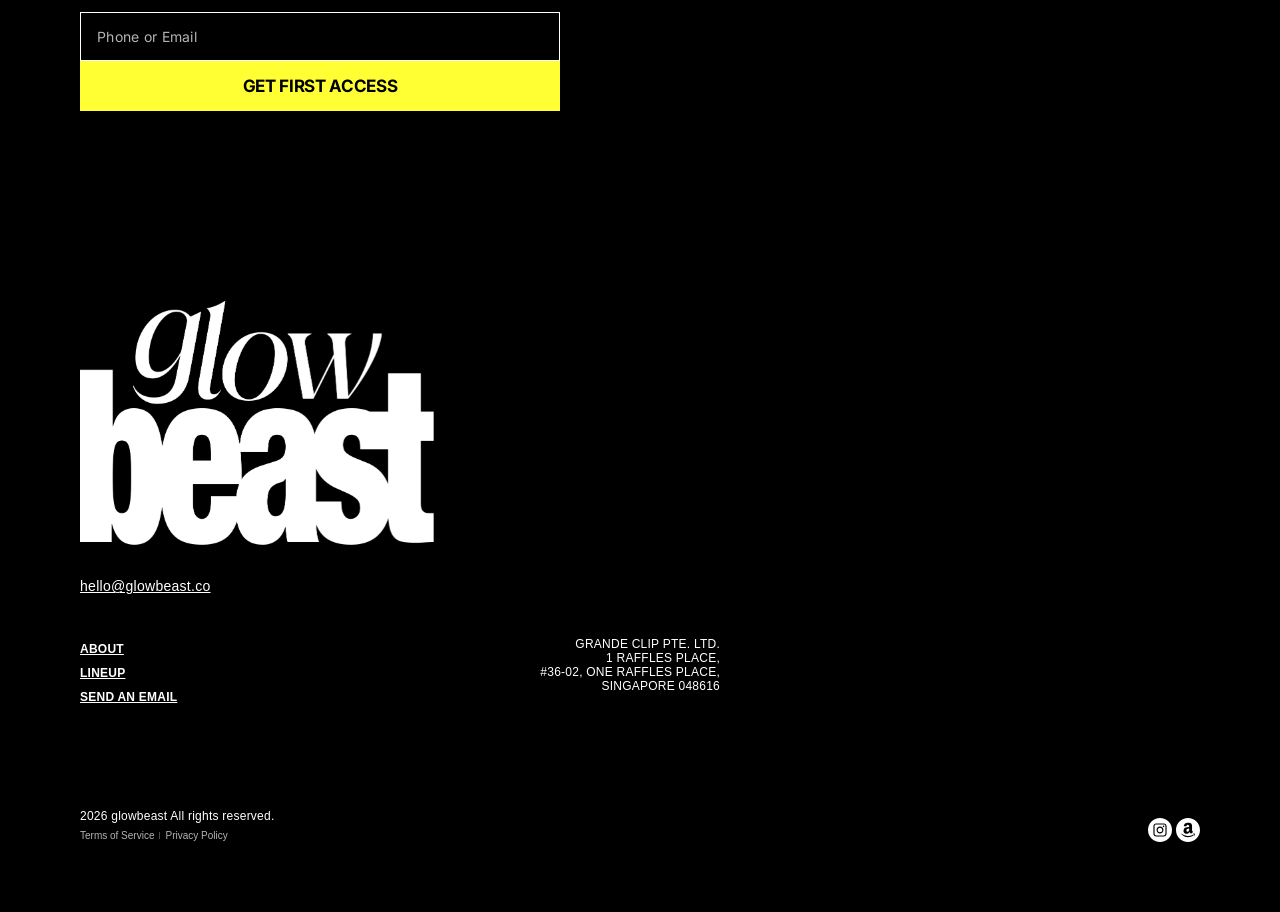
==== commit 306eca82: "feat(landing): 블러 제거 + signup 모달 + 푸터 드롭 통합" ====
--- a/index.html
+++ b/index.html
@@ -237,13 +237,23 @@
         You sweat too? Good!<br />
         Train with us &amp; glow together!
       </p>
-      <form class="signup-form" action="#" method="post" onsubmit="event.preventDefault(); alert('Thanks! We will be in touch.');" novalidate>
-        <label class="sr-only" for="signup-contact">Phone or Email</label>
-        <input class="signup-input" id="signup-contact" type="text" name="contact" placeholder="Phone or Email" autocomplete="email" />
+      <form class="signup-form" id="signup-form" action="#" method="post" novalidate>
+        <label class="sr-only" for="signup-contact">Email</label>
+        <input class="signup-input" id="signup-contact" type="email" name="email" placeholder="Phone or Email" autocomplete="email" required />
+        <button class="btn-yellow signup-cta" type="submit" data-node-id="3089:147">GET FIRST ACCESS</button>
       </form>
-      <a class="btn-yellow signup-cta" href="#" data-node-id="3089:147">GET FIRST ACCESS</a>
     </div>
   </section>
+
+  <!-- Signup success modal — shown after valid email submit -->
+  <div class="modal" id="signup-modal" role="dialog" aria-modal="true" aria-labelledby="signup-modal-title" hidden>
+    <div class="modal__backdrop" data-modal-close></div>
+    <div class="modal__card">
+      <p class="modal__title" id="signup-modal-title">등록되었습니다</p>
+      <p class="modal__body">Welcome, Beast.<br/>First access 메일을 보내드릴게요.</p>
+      <button class="btn-yellow modal__cta" type="button" data-modal-close>OK</button>
+    </div>
+  </div>
 
   <!-- =========================================================
        Footer (Figma 3255:70) — simplified: logo + email + 2-col text + bottom row
@@ -421,5 +431,48 @@
     })();
   </script>
 
+  <script>
+    // Signup form: validate email → show success modal. Pure native validation
+    // for errors (setCustomValidity), custom modal only for success.
+    (function () {
+      const form  = document.getElementById('signup-form');
+      const input = document.getElementById('signup-contact');
+      const modal = document.getElementById('signup-modal');
+      if (!form || !input || !modal) return;
+
+      const EMAIL = /^[^\s@]+@[^\s@]+\.[^\s@]+$/;
+
+      const openModal = () => {
+        modal.hidden = false;
+        const cta = modal.querySelector('.modal__cta');
+        if (cta) cta.focus();
+      };
+      const closeModal = () => {
+        modal.hidden = true;
+        input.focus();
+      };
+
+      form.addEventListener('submit', (e) => {
+        e.preventDefault();
+        const v = (input.value || '').trim();
+        if (!EMAIL.test(v)) {
+          input.setCustomValidity('이메일 형식으로 입력해주세요');
+          input.reportValidity();
+          input.addEventListener('input', () => input.setCustomValidity(''), { once: true });
+          return;
+        }
+        openModal();
+        form.reset();
+      });
+
+      modal.addEventListener('click', (e) => {
+        if (e.target.closest('[data-modal-close]')) closeModal();
+      });
+      document.addEventListener('keydown', (e) => {
+        if (e.key === 'Escape' && !modal.hidden) closeModal();
+      });
+    })();
+  </script>
+
 </body>
 </html>
--- a/styles.css
+++ b/styles.css
@@ -89,8 +89,6 @@
   padding: 16px;
   color: #fff;
   pointer-events: none;
-  -webkit-backdrop-filter: blur(24px);
-  backdrop-filter: blur(24px);
 }
 .status-time {
   font-family: var(--font-system);
@@ -118,8 +116,6 @@
   right: 0;
   z-index: 10;
   padding: 4px 16px;
-  -webkit-backdrop-filter: blur(5px);
-  backdrop-filter: blur(5px);
 }
 .nav-inner {
   display: flex;
@@ -740,25 +736,33 @@
   gap: 12px;
 }
 
+/* Footer logo drop — Beast Thread 3rd hit. Heavier than hero wordmarks
+   (larger element, settles last); squash+rebound matches drop-thud-2 family. */
 .footer-logo {
   width: 354px;
   max-width: 100%;
   height: auto;
   opacity: 0;
-  transform: scale(0.95);
-  transform-origin: left center;
-  transition: opacity 800ms ease-out, transform 800ms ease-out;
+  transform: translate3d(0, -70%, 0) scaleY(1);
+  transform-origin: center bottom;
   will-change: opacity, transform;
 }
 .footer-logo.is-revealed {
-  opacity: 1;
-  transform: scale(1);
+  animation: footer-logo-drop 0.6s linear forwards;
+}
+@keyframes footer-logo-drop {
+  0%   { opacity: 0;   transform: translate3d(0, -70%, 0) scaleY(1); }
+  35%  { opacity: 0.5; transform: translate3d(0, -45%, 0) scaleY(1); }
+  62%  { opacity: 1;   transform: translate3d(0,   0, 0) scaleY(0.90); }
+  76%  { opacity: 1;   transform: translate3d(0,  -6%, 0) scaleY(1.06); }
+  90%  { opacity: 1;   transform: translate3d(0,   0, 0) scaleY(0.98); }
+  100% { opacity: 1;   transform: translate3d(0,   0, 0) scaleY(1); }
 }
 @media (prefers-reduced-motion: reduce) {
   .footer-logo {
     opacity: 1;
     transform: none;
-    transition: none;
+    animation: none;
   }
 }
 .footer-email {
@@ -1127,3 +1131,55 @@
   .after-sweat .section-title { font-size: 120px; }
   .stack-card__title { font-size: 120px; }
 }
+
+/* =========================================================
+   Signup success modal — fires after valid email submit.
+   ========================================================= */
+.modal[hidden] { display: none; }
+.modal {
+  position: fixed;
+  inset: 0;
+  display: grid;
+  place-items: center;
+  z-index: 200;
+}
+.modal__backdrop {
+  position: absolute;
+  inset: 0;
+  background: rgba(0, 0, 0, 0.8);
+  cursor: pointer;
+}
+.modal__card {
+  position: relative;
+  background: var(--bg-white);
+  border: 1px solid var(--bg-black);
+  width: min(360px, calc(100vw - 48px));
+  padding: 32px 28px 24px;
+  text-align: center;
+  animation: modal-pop 220ms cubic-bezier(.2,.8,.2,1) forwards;
+}
+.modal__title {
+  font-family: var(--font-display);
+  font-size: 24px;
+  letter-spacing: -0.02em;
+  line-height: 1.2;
+  margin-bottom: 12px;
+}
+.modal__body {
+  font-family: var(--font-system);
+  font-size: 14px;
+  color: rgba(0, 0, 0, 0.6);
+  line-height: 1.6;
+  margin-bottom: 24px;
+}
+.modal__cta {
+  display: inline-flex;
+  min-width: 120px;
+}
+@keyframes modal-pop {
+  from { opacity: 0; transform: scale(0.92); }
+  to   { opacity: 1; transform: scale(1); }
+}
+@media (prefers-reduced-motion: reduce) {
+  .modal__card { animation: none; }
+}
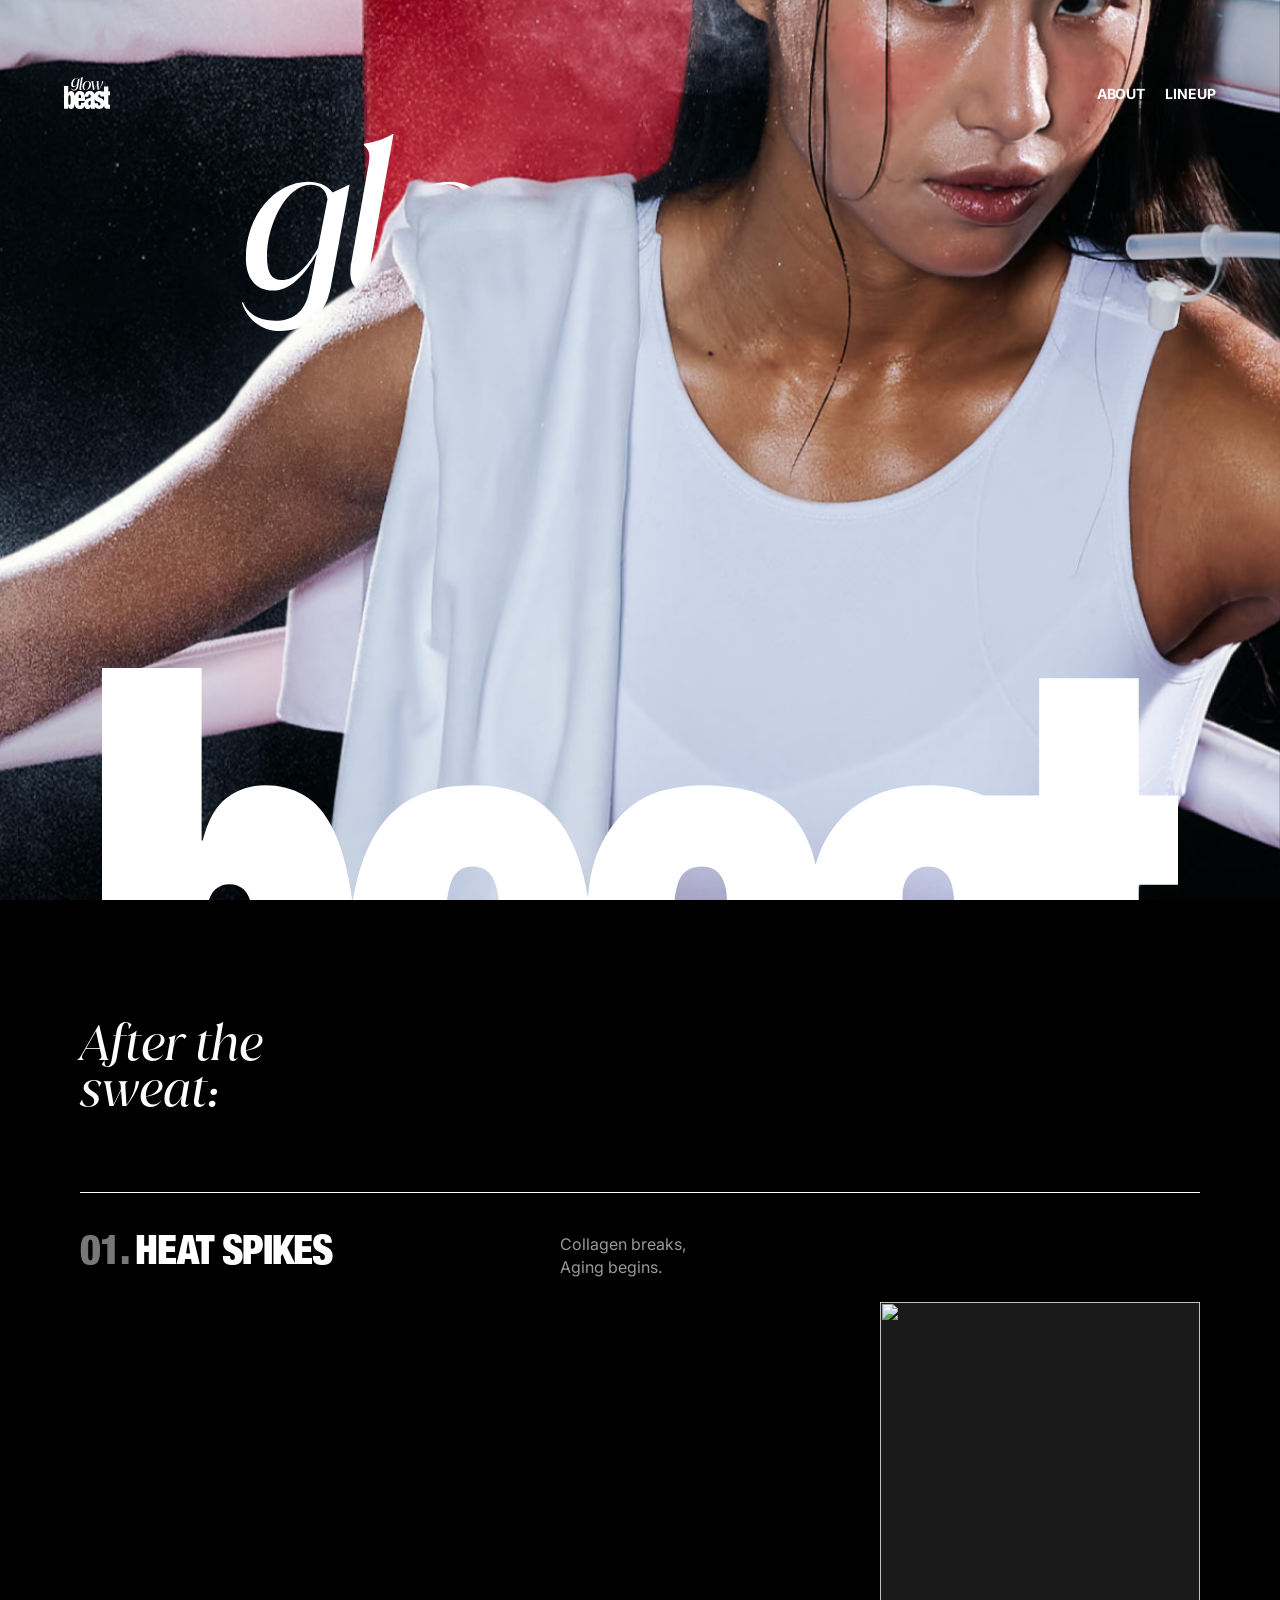
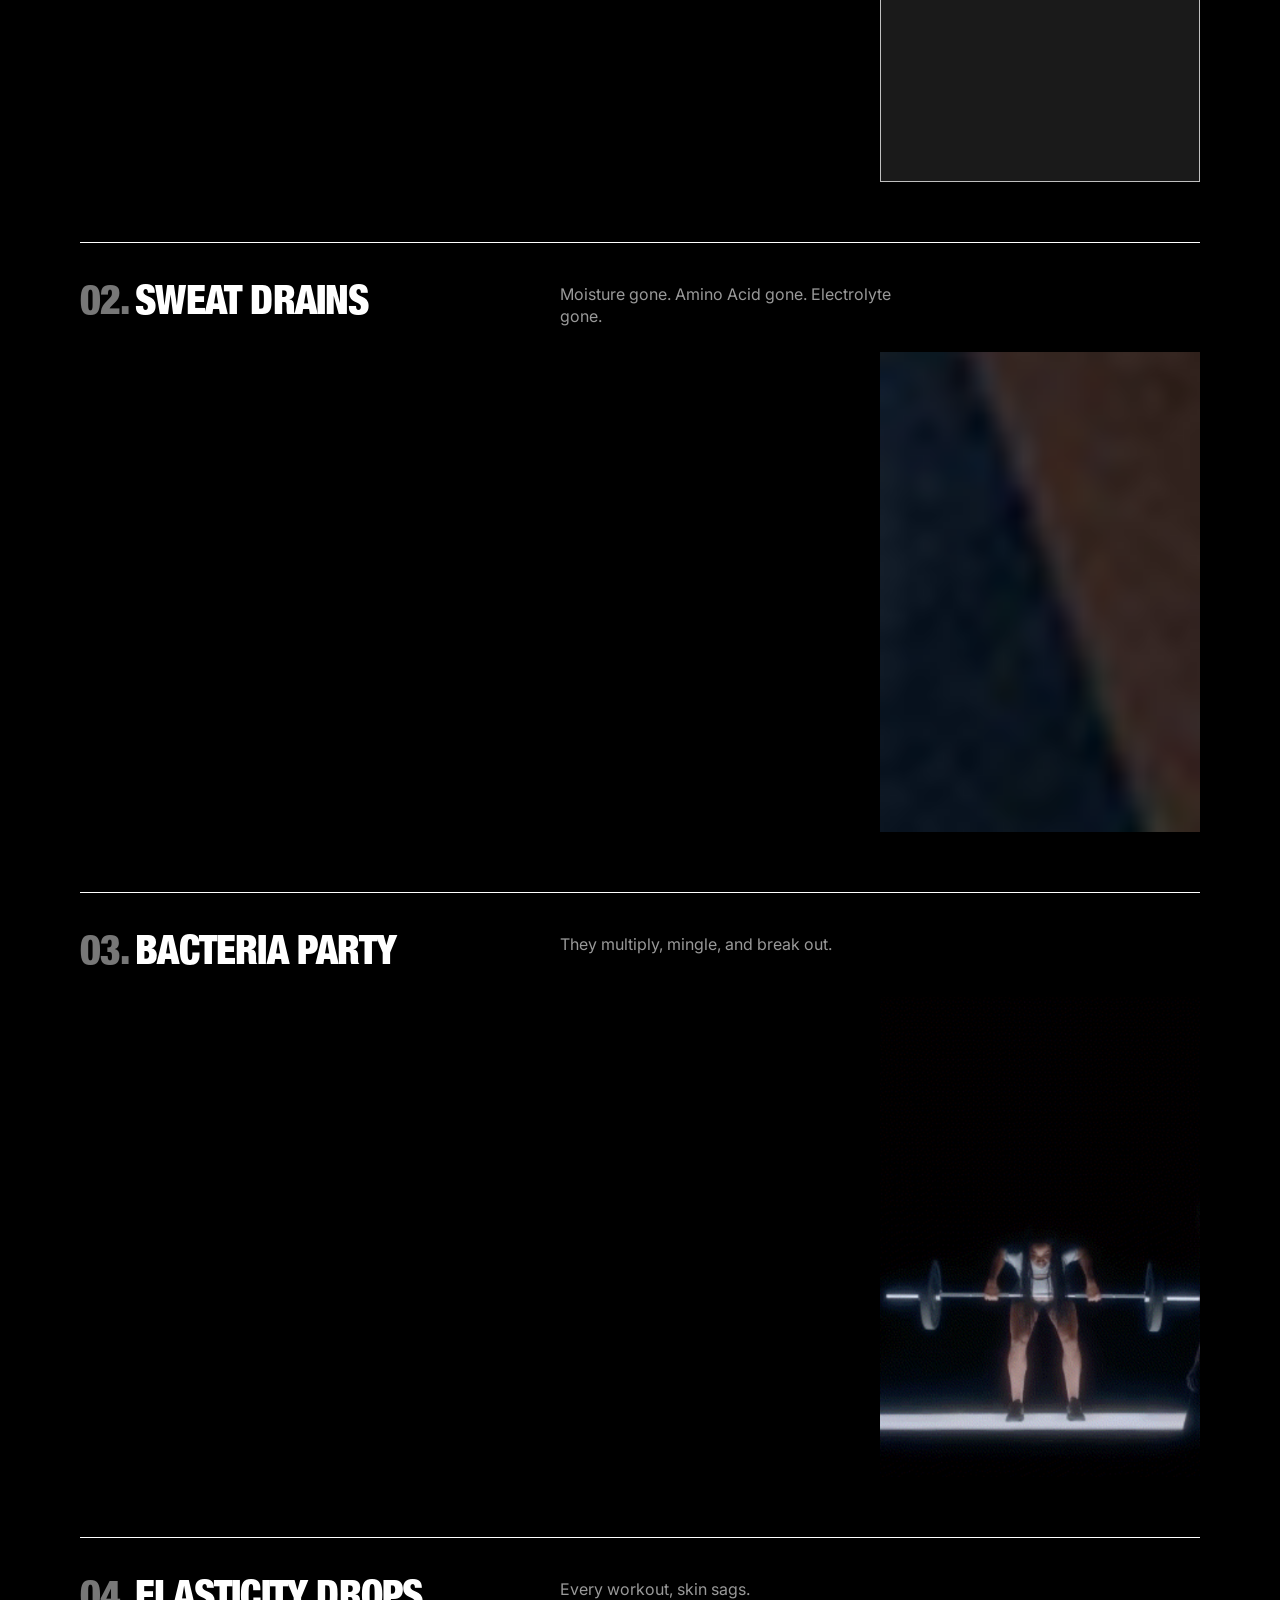
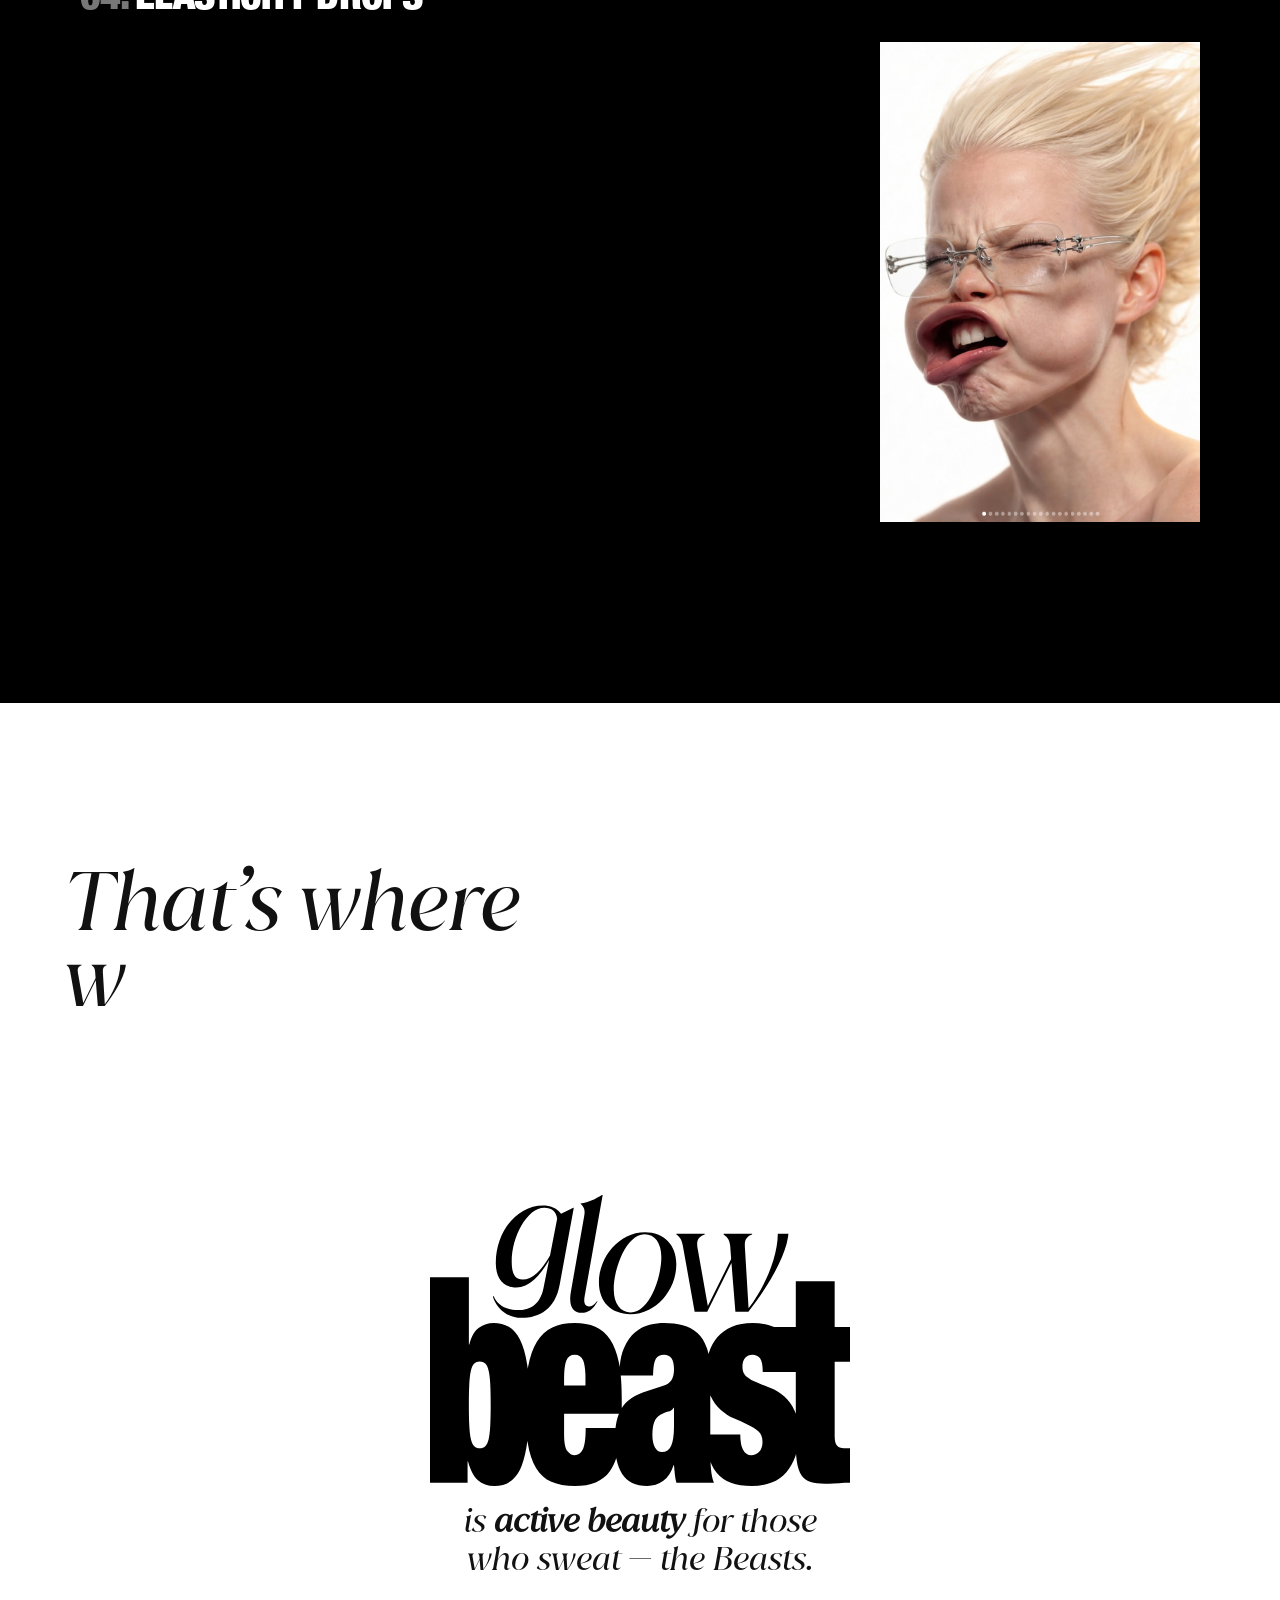
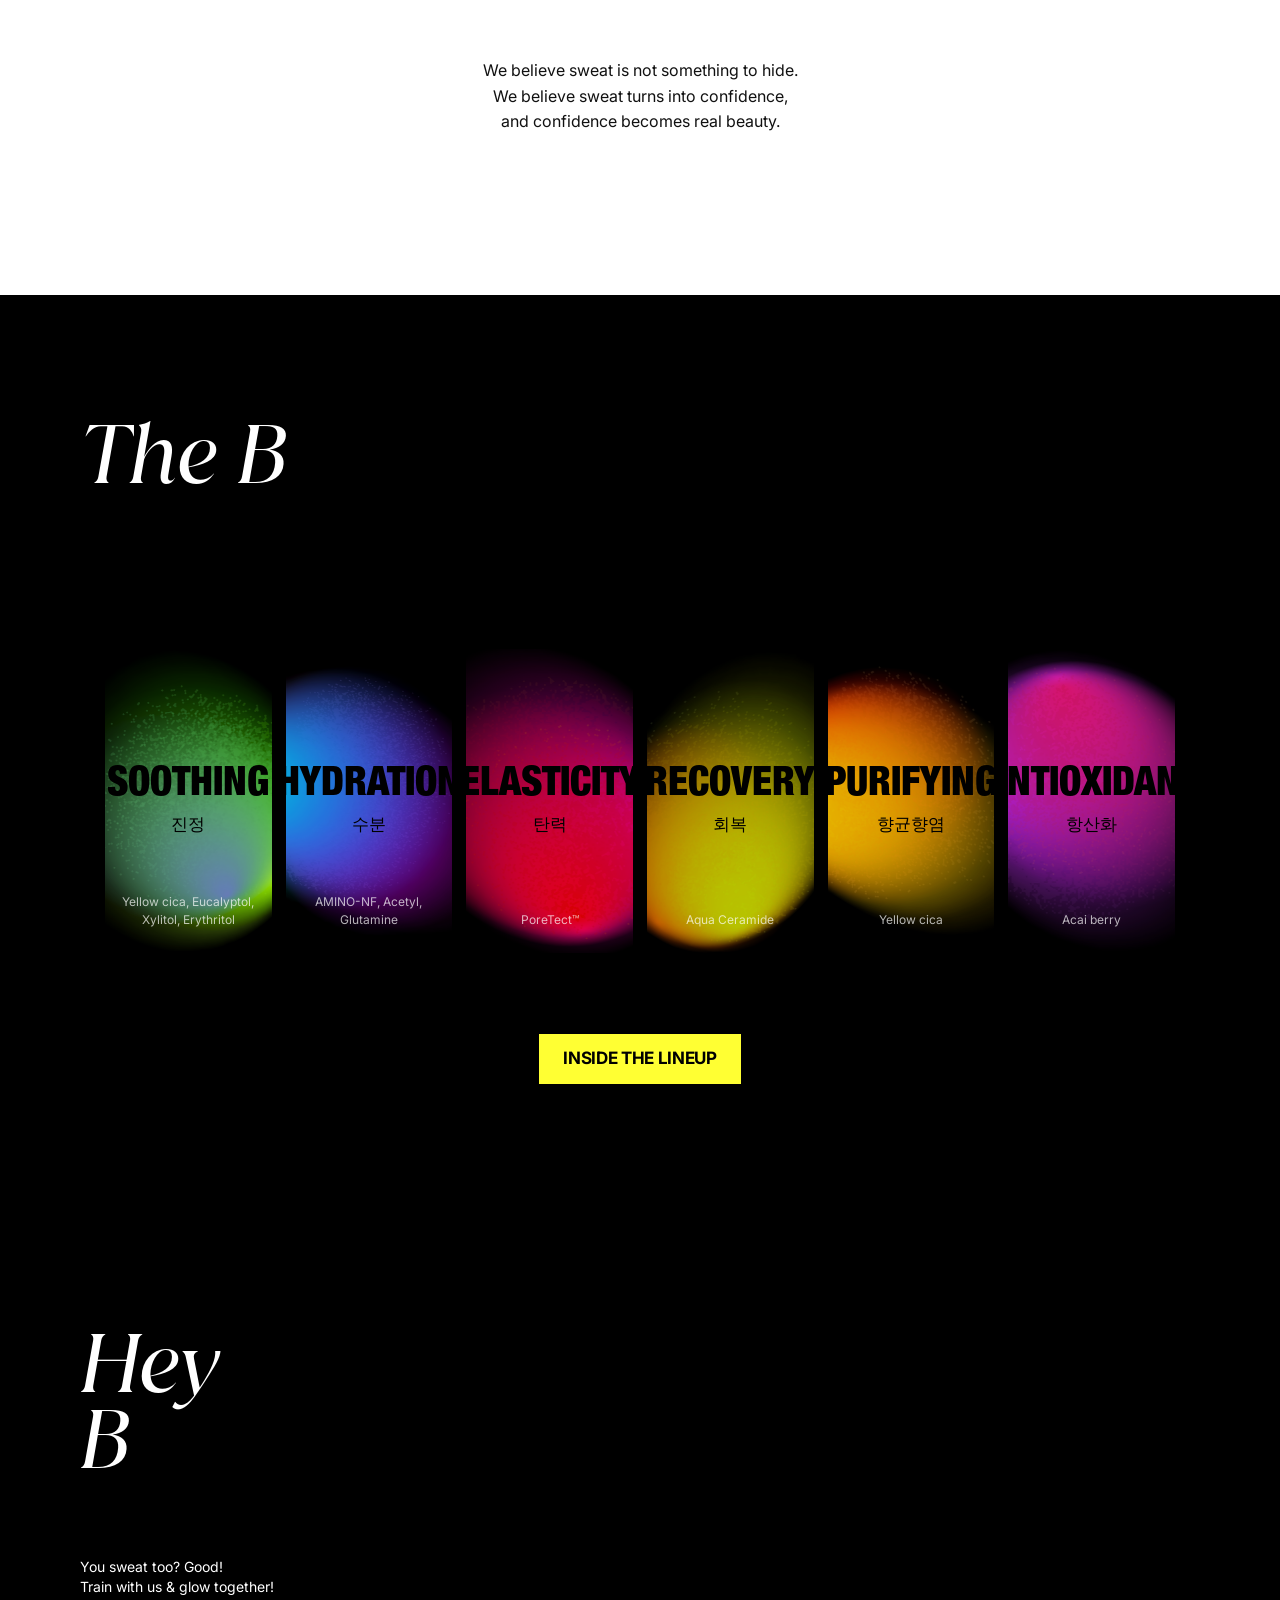
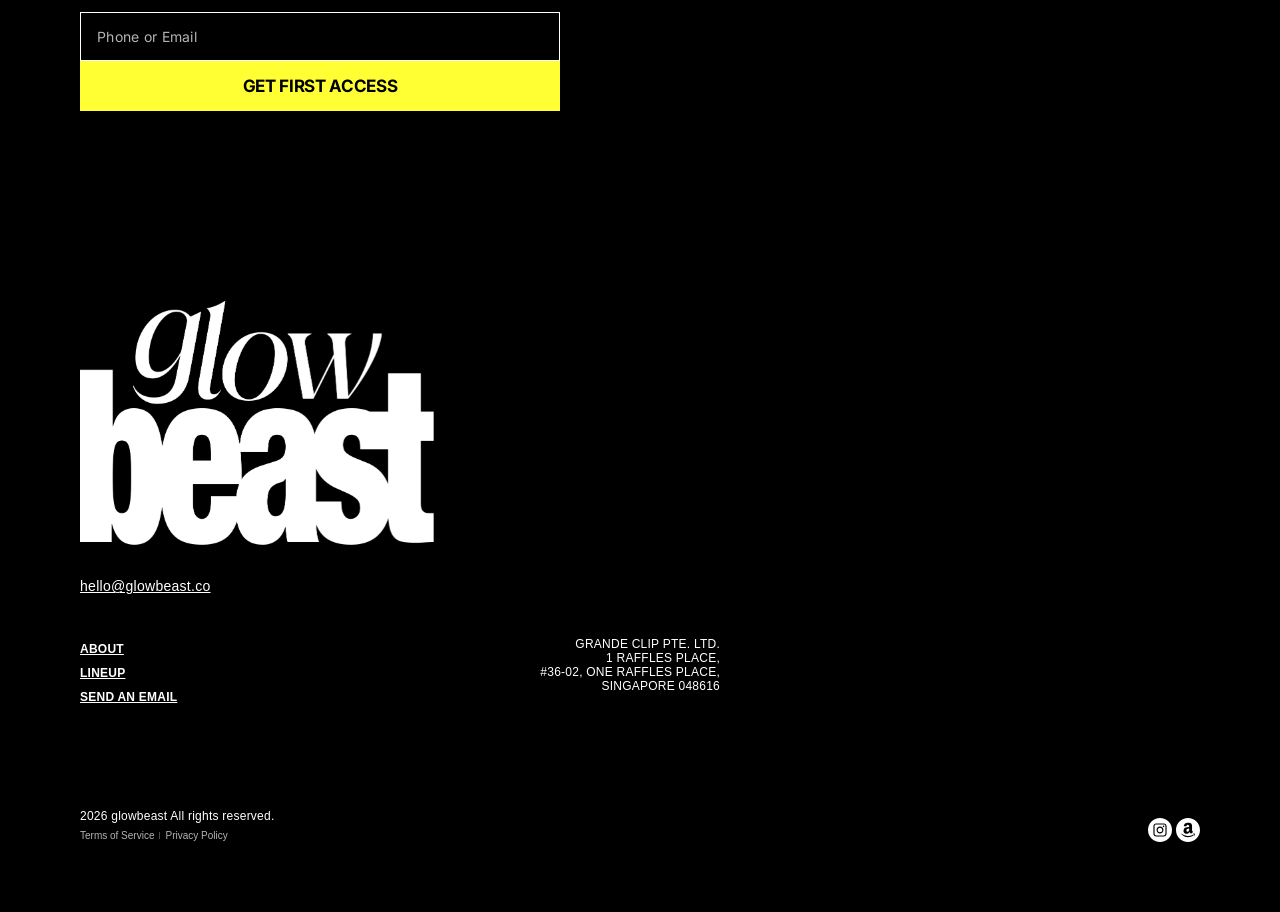
==== commit 82effa89: "feat(hero): glow like a 착지 시점에도 인물 컷아웃 바운스" ====
--- a/index.html
+++ b/index.html
@@ -427,6 +427,14 @@
       // Defer one frame so initial CSS state paints before animation starts.
       requestAnimationFrame(() => {
         layers.forEach((l) => l.classList.add('is-dropped'));
+        // Sync foreground cutout bounce with each wordmark landing.
+        // glow like a: delay 180ms + 280ms × 68% ≈ 370ms (light bounce)
+        // BEAST     : delay 460ms + 360ms × 62% ≈ 683ms (heavy bounce)
+        const front = document.querySelector('.hero-bg-front');
+        if (front) {
+          setTimeout(() => front.classList.add('is-bouncing--soft'),  370);
+          setTimeout(() => front.classList.add('is-bouncing--heavy'), 683);
+        }
       });
     })();
   </script>
--- a/styles.css
+++ b/styles.css
@@ -291,7 +291,8 @@
   pointer-events: none;
   z-index: 1;
 }
-/* Foreground cutout — overlays the wordmarks so they land behind the subject. */
+/* Foreground cutout — overlays the wordmarks so they land behind the subject.
+   Bounces once in sync with BEAST landing (impact vibration). */
 .hero-bg-front {
   position: absolute;
   inset: 0;
@@ -300,6 +301,31 @@
   object-fit: cover;
   pointer-events: none;
   z-index: 3;
+  will-change: transform;
+}
+.hero-bg-front.is-bouncing--soft {
+  animation: hero-front-bounce-soft 0.18s linear forwards;
+}
+.hero-bg-front.is-bouncing--heavy {
+  animation: hero-front-bounce-heavy 0.22s linear forwards;
+}
+/* Light bounce — sync with "glow like a" landing */
+@keyframes hero-front-bounce-soft {
+  0%   { transform: translate3d(0,  0, 0); }
+  45%  { transform: translate3d(0,  3px, 0); }
+  72%  { transform: translate3d(0, -1px, 0); }
+  100% { transform: translate3d(0,  0, 0); }
+}
+/* Heavy bounce — sync with BEAST landing */
+@keyframes hero-front-bounce-heavy {
+  0%   { transform: translate3d(0,  0, 0); }
+  45%  { transform: translate3d(0,  5px, 0); }
+  72%  { transform: translate3d(0, -2px, 0); }
+  100% { transform: translate3d(0,  0, 0); }
+}
+@media (prefers-reduced-motion: reduce) {
+  .hero-bg-front.is-bouncing--soft,
+  .hero-bg-front.is-bouncing--heavy { animation: none; }
 }
 /* Hero wordmarks — 2 separate layers with different Z stacking.
    drop 1st ("glow like a", yellow): sits BEHIND .hero-bg-front (z:2) — partially hidden by model.
@@ -343,10 +369,10 @@
    a vertical squash + bounce. Acceleration is baked into keyframe %s so the
    outer timing-function stays linear (CSS keyframes can't ease per-stop). */
 .hero-wordmark__layer--1.is-dropped {
-  animation: drop-thud-1 0.42s linear 0.3s forwards;
+  animation: drop-thud-1 0.28s linear 0.18s forwards;
 }
 .hero-wordmark__layer--2.is-dropped {
-  animation: drop-thud-2 0.52s linear 0.7s forwards;
+  animation: drop-thud-2 0.36s linear 0.46s forwards;
 }
 @keyframes drop-thud-1 {
   0%   { opacity: 0;   transform: translate3d(0, -50%, 0); }
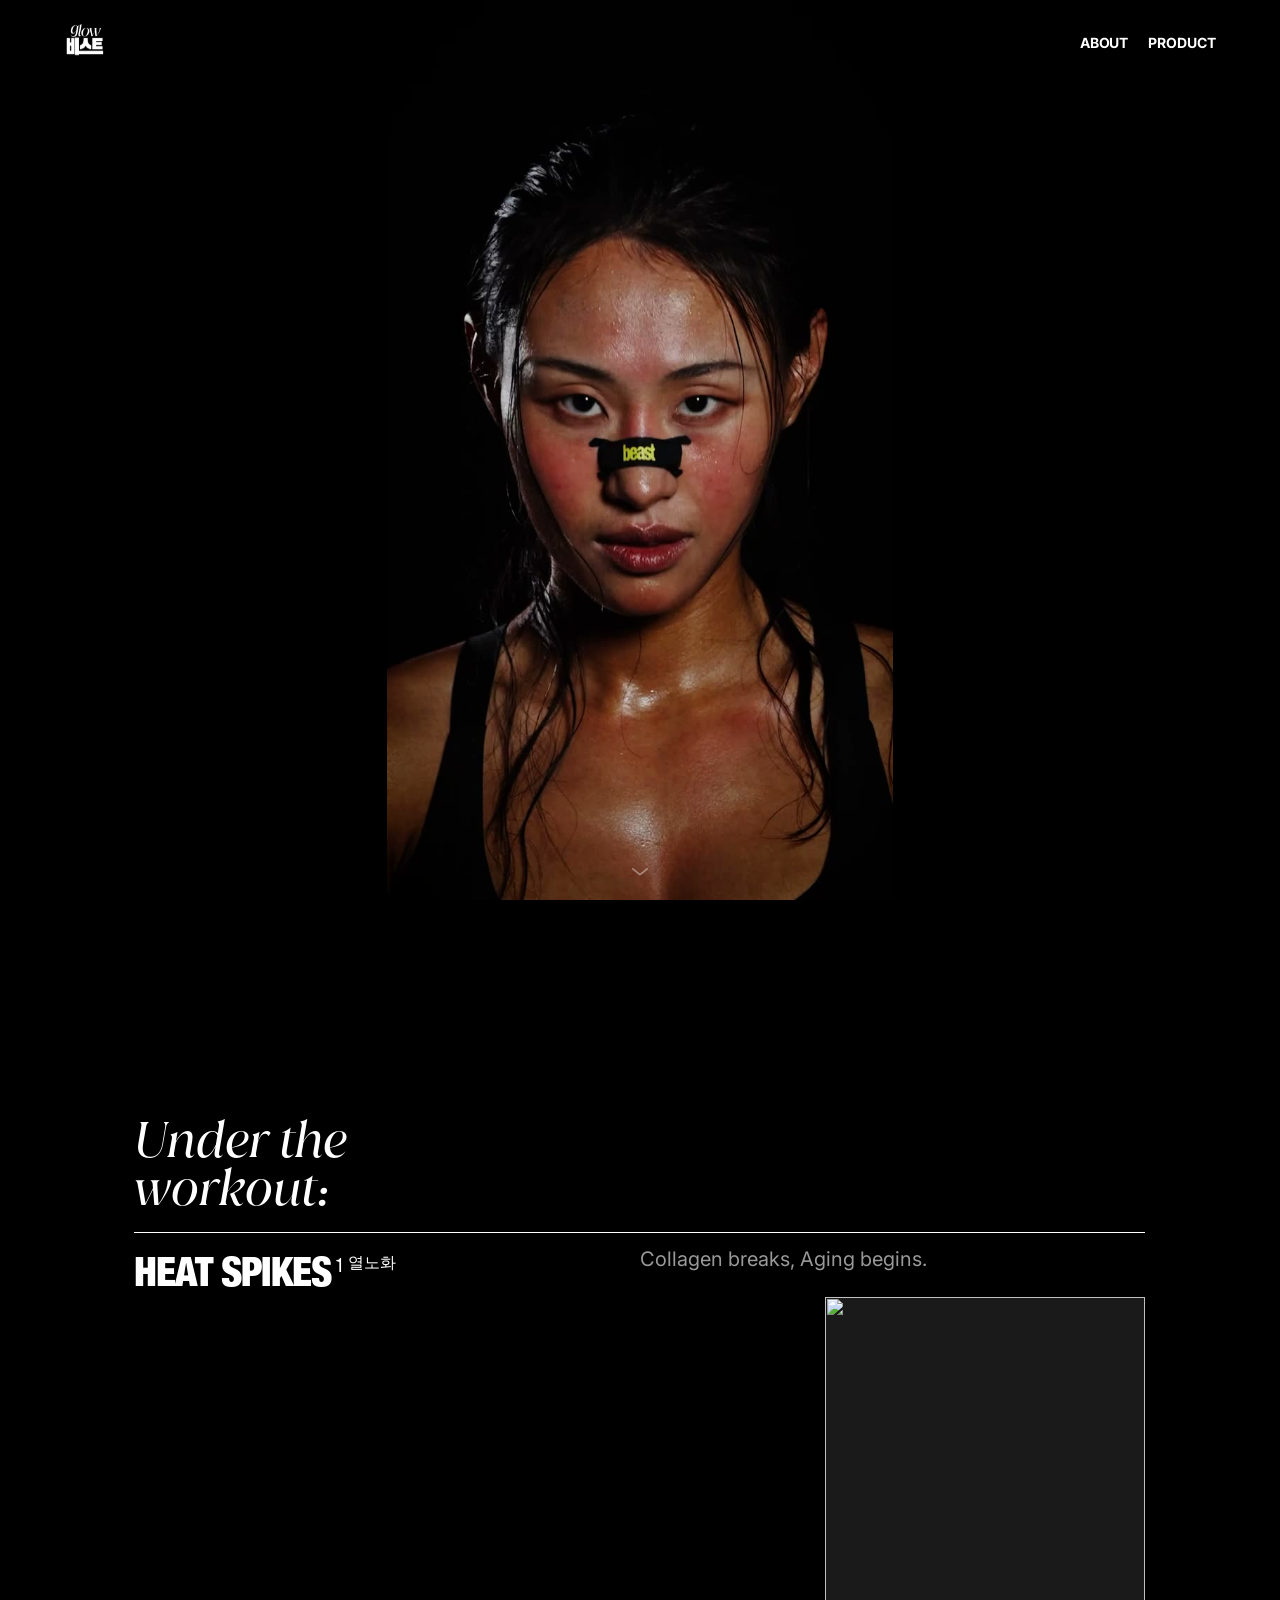
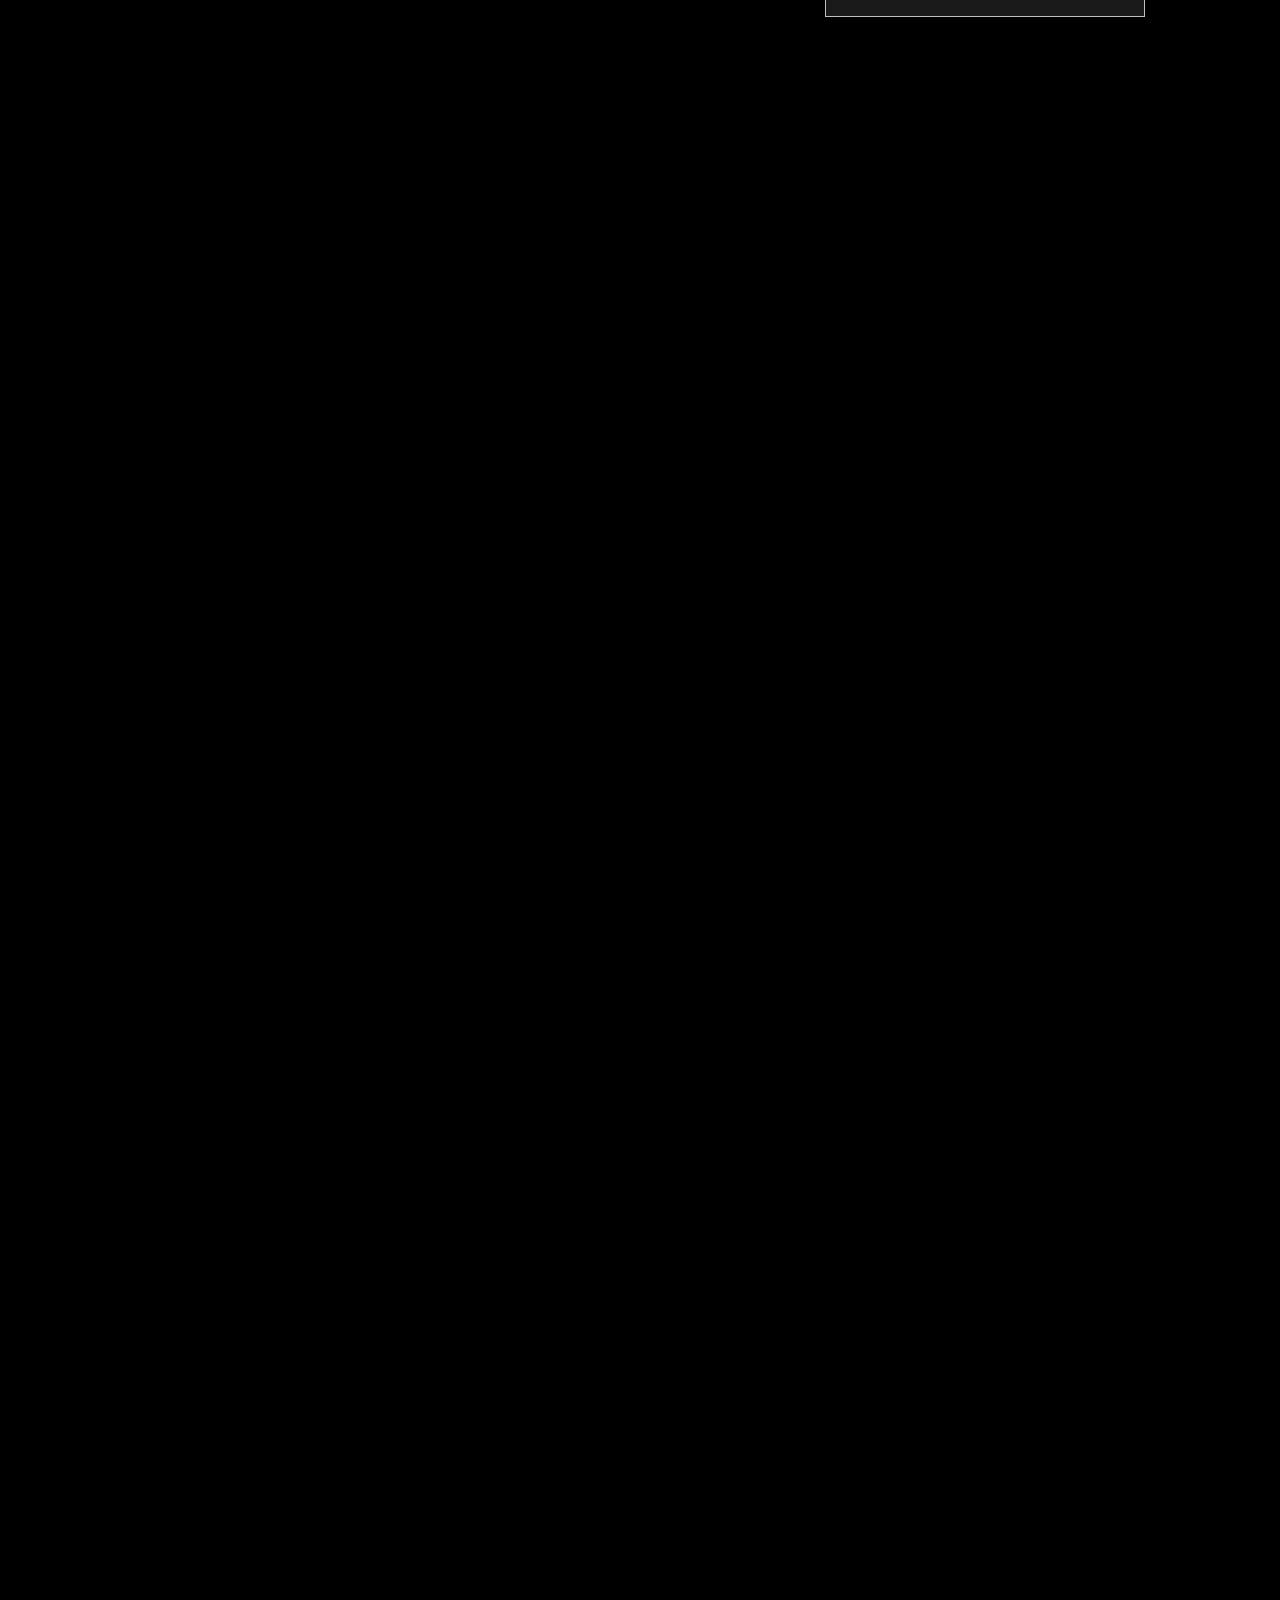
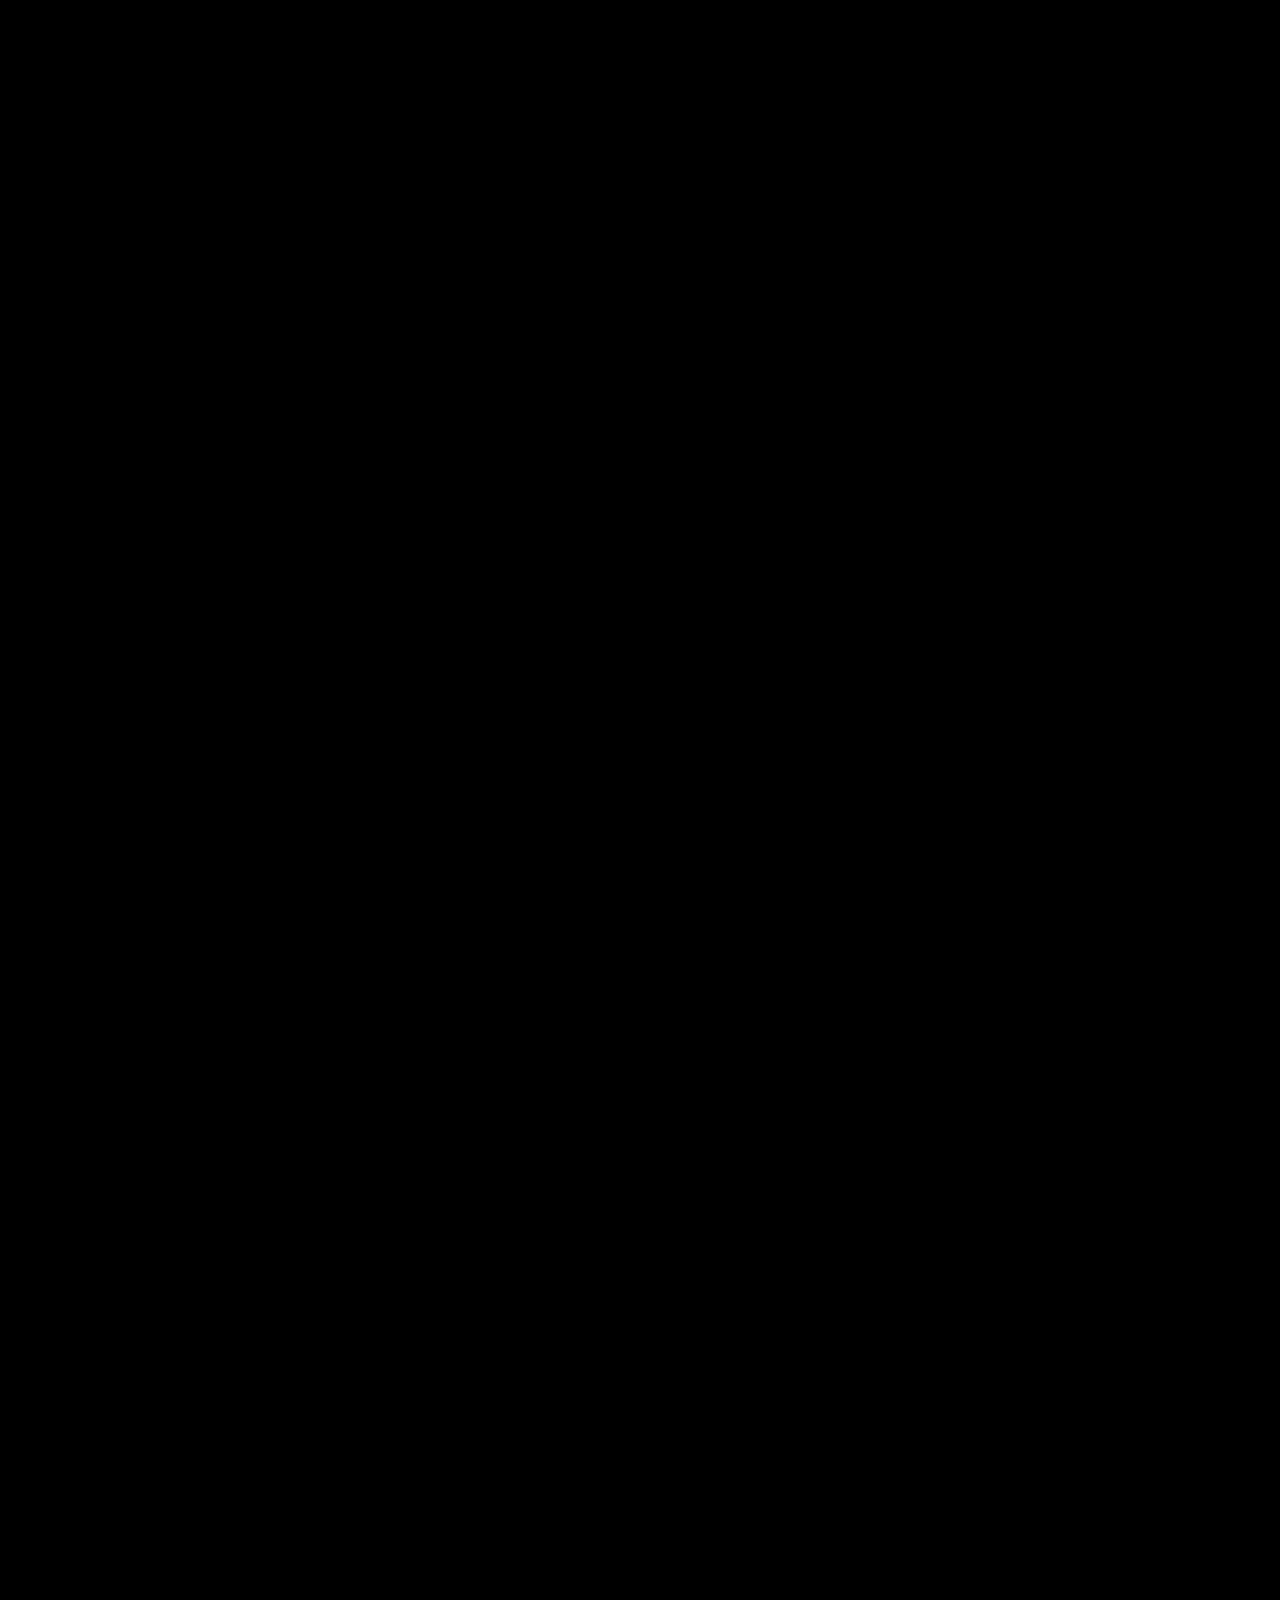
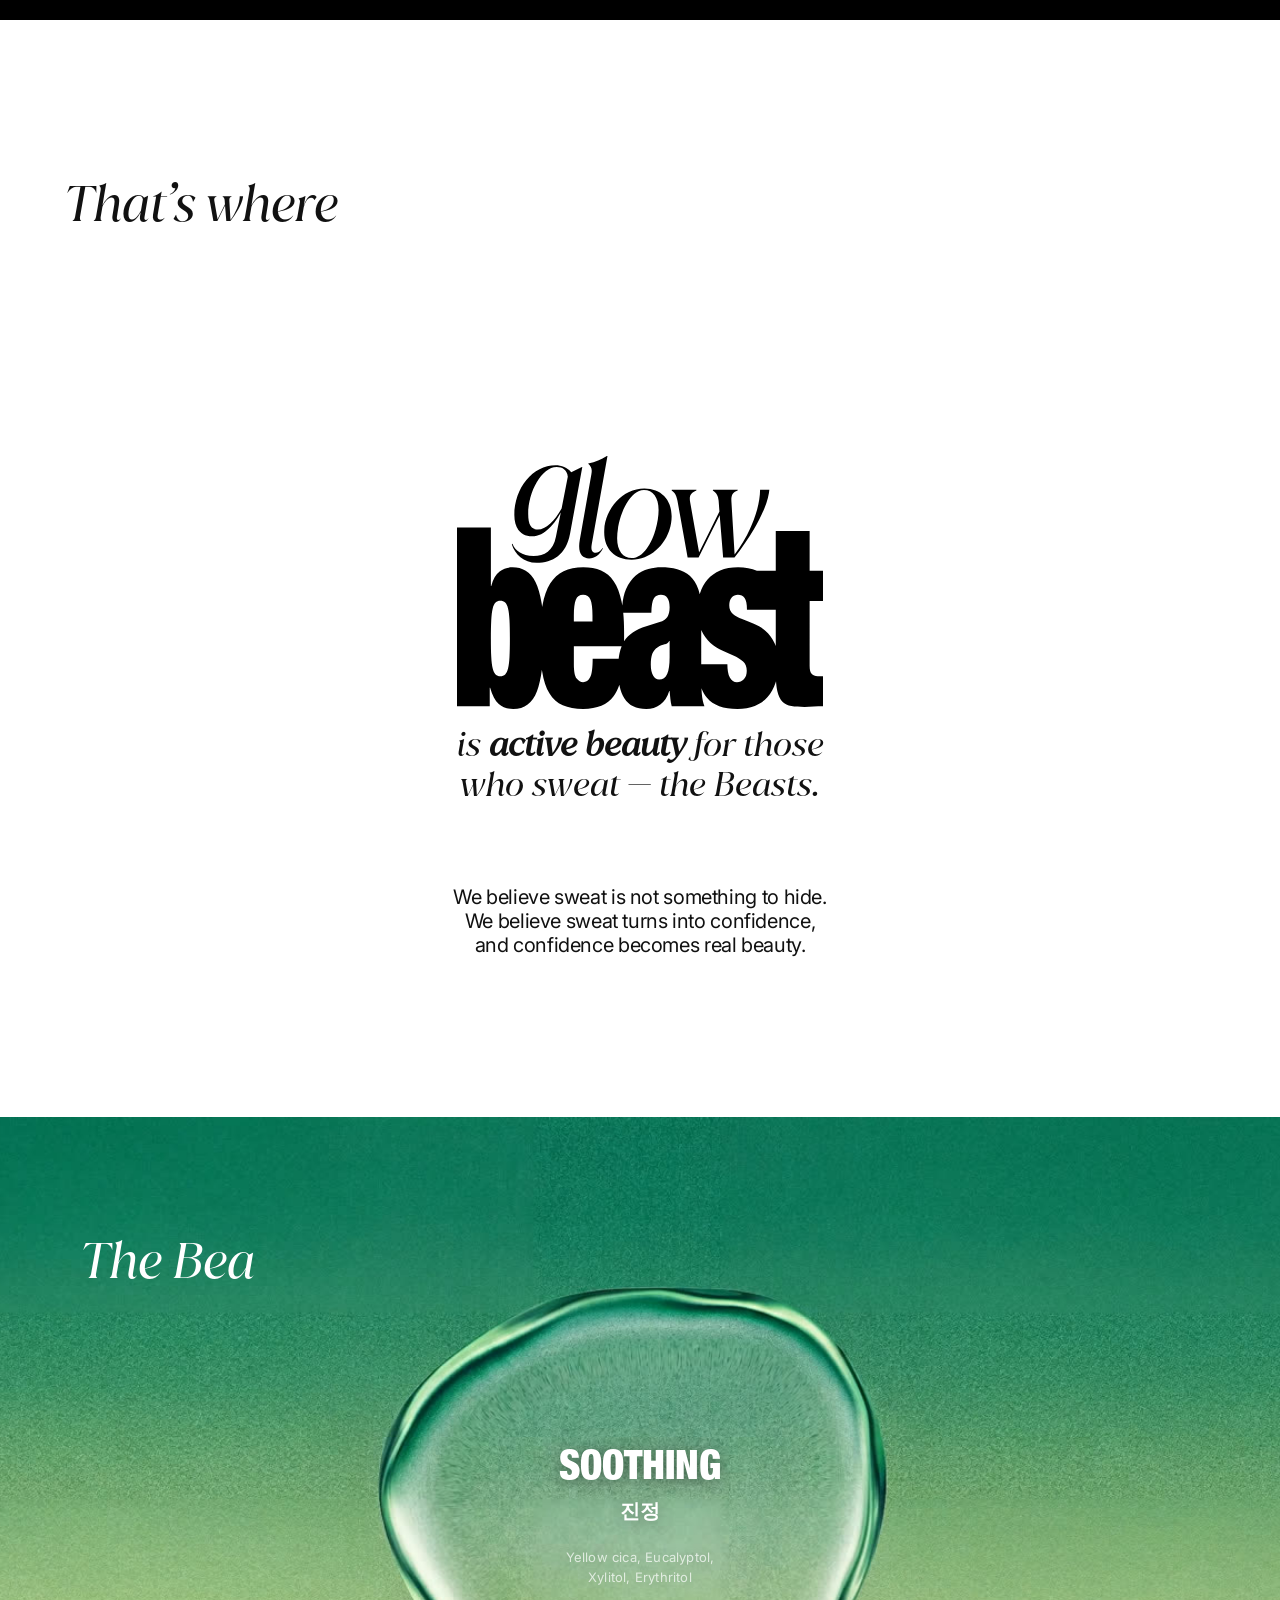
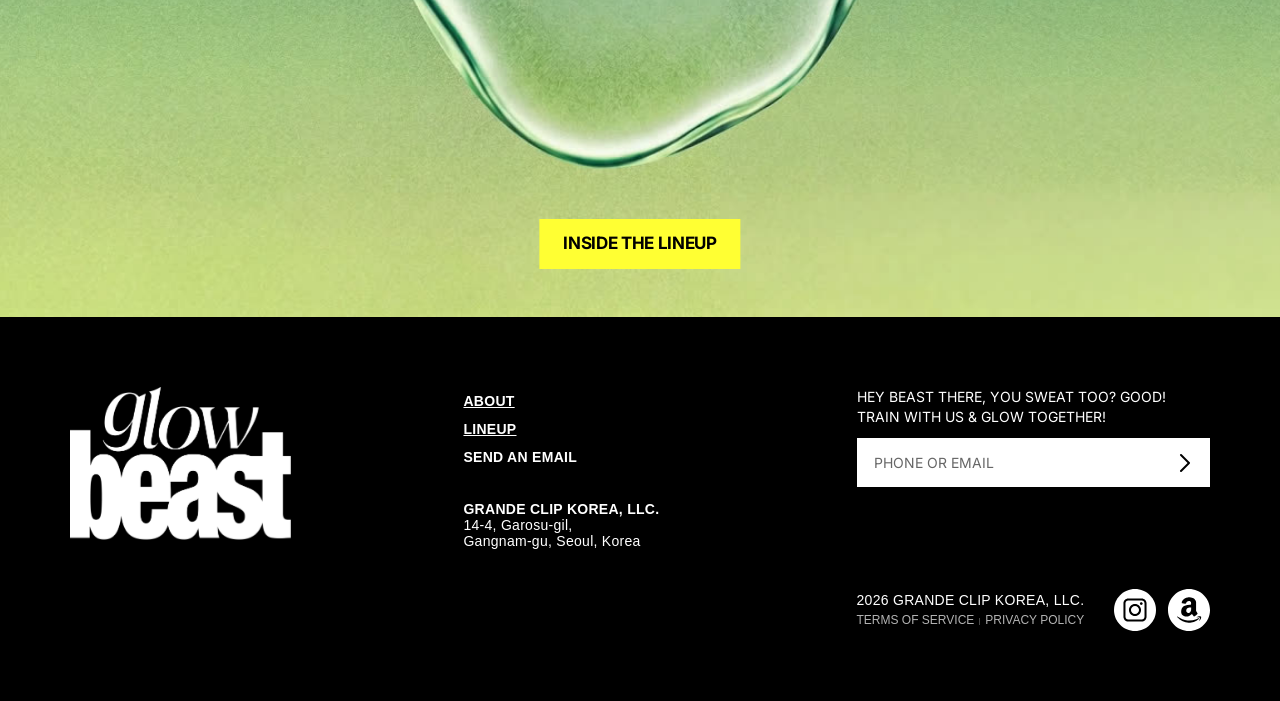
==== commit aebd8f48: "이 버전으로 업데이트 — 히어로 영상 교체 + Beast Solution 풀블리드 영상 섹션 + About/Lineup PC" ====
--- a/index.html
+++ b/index.html
@@ -6,10 +6,20 @@
   <title>Glowbeast — Active Beauty for Those Who Sweat</title>
   <meta name="description" content="Active beauty for those who sweat — the Beasts. Discover Glowbeast's solution lineup for heat, hydration, elasticity, recovery, and more." />
   <meta name="theme-color" content="#000000" />
-  <link rel="icon" href="assets/logo.svg" type="image/svg+xml" />
+  <link rel="icon" href="assets/favicon.png" type="image/png" />
   <link rel="preconnect" href="https://fonts.googleapis.com" />
   <link rel="preconnect" href="https://fonts.gstatic.com" crossorigin />
   <link href="https://fonts.googleapis.com/css2?family=Archivo+Black&family=Playfair+Display:ital,wght@1,400;1,600&family=Inter:wght@400;500;700&display=swap" rel="stylesheet" />
+  <script>
+    (function(d) {
+      var config = {
+        kitId: 'mma0jnp',
+        scriptTimeout: 3000,
+        async: true
+      },
+      h=d.documentElement,t=setTimeout(function(){h.className=h.className.replace(/\bwf-loading\b/g,"")+" wf-inactive";},config.scriptTimeout),tk=d.createElement("script"),f=false,s=d.getElementsByTagName("script")[0],a;h.className+=" wf-loading";tk.src='https://use.typekit.net/'+config.kitId+'.js';tk.async=true;tk.onload=tk.onreadystatechange=function(){a=this.readyState;if(f||a&&a!="complete"&&a!="loaded")return;f=true;clearTimeout(t);try{Typekit.load(config)}catch(e){}};s.parentNode.insertBefore(tk,s)
+    })(document);
+  </script>
   <link rel="stylesheet" href="styles.css" />
 </head>
 <body>
@@ -18,7 +28,13 @@
        Hero (Figma 2120:3)
        ========================================================= -->
   <section class="hero" id="top" data-node-id="3089:3">
-    <img class="hero-bg" src="assets/hero-bg.png" alt="" role="presentation" />
+    <!-- Hero motion (replaces the static bg + cutout + wordmark drop sequence).
+         Autoplay muted loop, plays inline on iOS. Poster = first frame so the
+         paint matches playback start. cover on mobile, contain on PC. -->
+    <video class="hero-video" autoplay muted loop playsinline preload="auto"
+           poster="assets/hero-poster.jpg" aria-hidden="true">
+      <source src="assets/hero.mp4" type="video/mp4" />
+    </video>
 
     <!-- iPhone status bar mockup (Figma 2120:31) -->
     <div class="status-bar" aria-hidden="true" data-node-id="2120:31">
@@ -45,26 +61,18 @@
 
     <nav class="nav" aria-label="Primary">
       <div class="nav-inner">
-        <a href="#top" aria-label="Glowbeast home">
-          <img class="nav-logo" src="assets/logo.svg" alt="Glowbeast" />
+        <a href="#top" aria-label="Glowbeast home" class="nav-logo-link">
+          <span class="nav-logo-flip">
+            <img class="nav-logo nav-logo--front" src="assets/Logo%20KR.png" alt="Glowbeast" />
+            <img class="nav-logo nav-logo--back" src="assets/logo.svg" alt="" aria-hidden="true" />
+          </span>
         </a>
         <div class="nav-menu" role="menubar">
-          <a href="#top" role="menuitem">ABOUT</a>
-          <a href="lineup.html" role="menuitem">LINEUP</a>
+          <a href="about.html" role="menuitem">ABOUT</a>
+          <a href="lineup.html" role="menuitem">PRODUCT</a>
         </div>
       </div>
     </nav>
-
-    <!-- drop 1st ("glow like a") — sits BEHIND the foreground cutout (model). -->
-    <div class="hero-wordmark" role="img" aria-label="glow like a">
-      <img class="hero-wordmark__layer hero-wordmark__layer--1" src="assets/drop%201st.svg" alt="" aria-hidden="true" />
-    </div>
-
-    <!-- Foreground cutout (model + ring elements). -->
-    <img class="hero-bg-front" src="assets/hero-bg-front.png" alt="" role="presentation" />
-
-    <!-- drop 2nd ("BEAST") — sits IN FRONT of the foreground cutout (top of Z stack). -->
-    <img class="hero-wordmark__layer hero-wordmark__layer--2" src="assets/drop%202nd.svg" alt="BEAST" />
 
     <img class="hero-chevron" src="assets/chevron-down.svg" alt="" role="presentation" aria-hidden="true" />
   </section>
@@ -73,66 +81,74 @@
        After the sweat: (Figma 3089:49) — sticky stacking cards
        ========================================================= -->
   <section class="section section--black after-sweat" data-node-id="3089:49">
-    <h2 class="section-title" data-scroll-reveal="typing">After the
-sweat:</h2>
+   <div class="workout-track">
+    <div class="workout-stage">
+    <h2 class="section-title">Under the
+workout:</h2>
 
     <div class="stacking-cards" role="list">
-      <article class="stack-card stack-card--first" role="listitem" data-stacking-cards-item data-reveal-item data-node-id="3089:51">
+      <article class="stack-card stack-card--first" role="listitem" data-stacking-cards-item data-node-id="3089:51">
         <div class="stack-card__inner">
           <div class="stack-card__heading">
-            <p class="stack-card__num">01.</p>
-            <h3 class="stack-card__title">HEAT
-SPIKES</h3>
-          </div>
-          <p class="stack-card__desc">Collagen breaks,<br />Aging begins.</p>
-          <div class="stack-card__img">
-            <img src="assets/heat-spikes.gif" alt="" />
+            <h3 class="stack-card__title">HEAT SPIKES<sup class="stack-card__num">1</sup></h3>
+            <p class="stack-card__kr" lang="ko">열노화</p>
+          </div>
+          <div class="stack-card__body">
+            <p class="stack-card__desc">Collagen breaks, Aging begins.</p>
+            <div class="stack-card__img">
+              <img src="assets/heat-spikes.gif" alt="" />
+            </div>
           </div>
         </div>
       </article>
 
-      <article class="stack-card" role="listitem" data-stacking-cards-item data-reveal-item data-node-id="3089:188">
+      <article class="stack-card" role="listitem" data-stacking-cards-item data-node-id="3089:188">
         <div class="stack-card__inner">
           <div class="stack-card__heading">
-            <p class="stack-card__num">02.</p>
-            <h3 class="stack-card__title">SWEAT
-DRAINS</h3>
-          </div>
-          <p class="stack-card__desc">Moisture gone. Amino Acid gone. Electrolyte gone.</p>
-          <div class="stack-card__img">
-            <img src="assets/sweat-drains.png" alt="" />
+            <h3 class="stack-card__title">SWEAT OUT<sup class="stack-card__num">2</sup></h3>
+            <p class="stack-card__kr" lang="ko">흘린 건 땀만이 아니다</p>
+          </div>
+          <div class="stack-card__body">
+            <p class="stack-card__desc">Moisture gone. Amino Acid, Electrolyte out too.</p>
+            <div class="stack-card__img">
+              <img src="assets/sweat-drains.png" alt="" />
+            </div>
           </div>
         </div>
       </article>
 
-      <article class="stack-card" role="listitem" data-stacking-cards-item data-reveal-item data-node-id="3089:195">
+      <article class="stack-card" role="listitem" data-stacking-cards-item data-node-id="3089:195">
         <div class="stack-card__inner">
           <div class="stack-card__heading">
-            <p class="stack-card__num">03.</p>
-            <h3 class="stack-card__title">BACTERIA
-PARTY</h3>
-          </div>
-          <p class="stack-card__desc">They multiply, mingle, and break out.</p>
-          <div class="stack-card__img">
-            <img src="assets/bacteria.png" alt="" onerror="this.style.opacity='0';this.parentElement.classList.add('is-placeholder')" />
+            <h3 class="stack-card__title">BACTERIA PARTY<sup class="stack-card__num">3</sup></h3>
+            <p class="stack-card__kr" lang="ko">박테리아가 좋아하는 피부로</p>
+          </div>
+          <div class="stack-card__body">
+            <p class="stack-card__desc">They multiply, mingle, and break out.</p>
+            <div class="stack-card__img">
+              <img src="assets/bacteria.png" alt="" onerror="this.style.opacity='0';this.parentElement.classList.add('is-placeholder')" />
+            </div>
           </div>
         </div>
       </article>
 
-      <article class="stack-card" role="listitem" data-stacking-cards-item data-reveal-item data-node-id="3089:202">
+      <article class="stack-card" role="listitem" data-stacking-cards-item data-node-id="3089:202">
         <div class="stack-card__inner">
           <div class="stack-card__heading">
-            <p class="stack-card__num">04.</p>
-            <h3 class="stack-card__title">ELASTICITY
-DROPS</h3>
-          </div>
-          <p class="stack-card__desc">Every workout, skin sags.</p>
-          <div class="stack-card__img">
-            <img src="assets/elasticity.png" alt="" onerror="this.style.opacity='0';this.parentElement.classList.add('is-placeholder')" />
+            <h3 class="stack-card__title">ELASTICITY DROPS<sup class="stack-card__num">4</sup></h3>
+            <p class="stack-card__kr" lang="ko">갈수록 떨어지는 탄력</p>
+          </div>
+          <div class="stack-card__body">
+            <p class="stack-card__desc">Every workout, skin sags.</p>
+            <div class="stack-card__img">
+              <img src="assets/elasticity.png" alt="" onerror="this.style.opacity='0';this.parentElement.classList.add('is-placeholder')" />
+            </div>
           </div>
         </div>
       </article>
     </div>
+    </div>
+   </div>
   </section>
 
   <!-- =========================================================
@@ -161,63 +177,26 @@
        The Beast Solution: (Figma 3089:87)
        ========================================================= -->
   <section class="section section--black solution" data-node-id="3089:87">
+    <!-- Full-bleed brand video background (water droplet morphing). -->
+    <video class="solution-video" autoplay muted loop playsinline preload="auto" poster="assets/solution-bg-poster.jpg">
+      <source src="assets/solution-bg.mp4" type="video/mp4" />
+    </video>
+
     <h2 class="section-title" data-scroll-reveal="typing">The Beast
 Solution:</h2>
 
-    <div class="scroll-x" role="list">
-      <article class="category-card" role="listitem" data-reveal-item data-node-id="3584:314">
-        <img class="cat-bg" src="assets/category-1.png" alt="" />
-        <div class="cat-content">
-          <h3 class="cat-title">SOOTHING</h3>
-          <p class="cat-subtitle" lang="ko">진정</p>
-        </div>
-        <p class="cat-ingredients">Yellow cica, Eucalyptol,<br />Xylitol, Erythritol</p>
-      </article>
-
-      <article class="category-card" role="listitem" data-reveal-item data-node-id="3584:319">
-        <img class="cat-bg" src="assets/category-2.png" alt="" />
-        <div class="cat-content">
-          <h3 class="cat-title">HYDRATION</h3>
-          <p class="cat-subtitle" lang="ko">수분</p>
-        </div>
-        <p class="cat-ingredients">AMINO-NF, Acetyl, Glutamine</p>
-      </article>
-
-      <article class="category-card" role="listitem" data-reveal-item data-node-id="3584:324">
-        <img class="cat-bg" src="assets/category-3.png" alt="" />
-        <div class="cat-content">
-          <h3 class="cat-title">ELASTICITY</h3>
-          <p class="cat-subtitle" lang="ko">탄력</p>
-        </div>
-        <p class="cat-ingredients">PoreTect&trade;</p>
-      </article>
-
-      <article class="category-card" role="listitem" data-reveal-item data-node-id="3584:329">
-        <img class="cat-bg" src="assets/category-4.png" alt="" />
-        <div class="cat-content">
-          <h3 class="cat-title">RECOVERY</h3>
-          <p class="cat-subtitle" lang="ko">회복</p>
-        </div>
-        <p class="cat-ingredients">Aqua Ceramide</p>
-      </article>
-
-      <article class="category-card" role="listitem" data-reveal-item data-node-id="3584:334">
-        <img class="cat-bg" src="assets/category-5.png" alt="" />
-        <div class="cat-content">
-          <h3 class="cat-title">PURIFYING</h3>
-          <p class="cat-subtitle" lang="ko">향균향염</p>
-        </div>
-        <p class="cat-ingredients">Yellow cica</p>
-      </article>
-
-      <article class="category-card" role="listitem" data-reveal-item data-node-id="3584:339">
-        <img class="cat-bg" src="assets/category-6.png" alt="" />
-        <div class="cat-content">
-          <h3 class="cat-title">ANTIOXIDANT</h3>
-          <p class="cat-subtitle" lang="ko">항산화</p>
-        </div>
-        <p class="cat-ingredients">Acai berry</p>
-      </article>
+    <!-- 6 category blocks (title + KR + ingredients) whoosh across the centre, one
+         at a time, pausing briefly in the middle. Labels cloned in JS for a
+         seamless loop. Figma 4912:1764. -->
+    <div class="solution-labels" role="list">
+      <div class="solution-labeltrack">
+        <div class="solution-label" role="listitem"><h3 class="solution-card__title">SOOTHING</h3><p class="solution-card__kr" lang="ko">진정</p><p class="solution-card__ing">Yellow cica, Eucalyptol,<br />Xylitol, Erythritol</p></div>
+        <div class="solution-label" role="listitem"><h3 class="solution-card__title">HYDRATION</h3><p class="solution-card__kr" lang="ko">수분</p><p class="solution-card__ing">AMINO-NF, Acetyl,<br />Glutamine</p></div>
+        <div class="solution-label" role="listitem"><h3 class="solution-card__title">ELASTICITY</h3><p class="solution-card__kr" lang="ko">탄력</p><p class="solution-card__ing">PoreTect&trade;</p></div>
+        <div class="solution-label" role="listitem"><h3 class="solution-card__title">RECOVERY</h3><p class="solution-card__kr" lang="ko">회복</p><p class="solution-card__ing">Aqua Ceramide</p></div>
+        <div class="solution-label" role="listitem"><h3 class="solution-card__title">PURIFYING</h3><p class="solution-card__kr" lang="ko">항균항염</p><p class="solution-card__ing">Yello Cica</p></div>
+        <div class="solution-label" role="listitem"><h3 class="solution-card__title">ANTIOXIDANT</h3><p class="solution-card__kr" lang="ko">항산화</p><p class="solution-card__ing">Acai Berry</p></div>
+      </div>
     </div>
 
     <a class="btn-yellow solution-cta" href="lineup.html" data-node-id="3105:410">
@@ -267,25 +246,42 @@
 
       <div class="footer-text" data-node-id="3255:81">
         <nav class="footer-menu" aria-label="Footer" data-node-id="3255:82">
-          <a href="#top">ABOUT</a>
+          <a href="about.html">ABOUT</a>
           <a href="lineup.html">LINEUP</a>
           <a href="mailto:hello@glowbeast.co">SEND AN EMAIL</a>
         </nav>
-        <address class="footer-addr" data-node-id="3255:86">
-          GRANDE CLIP PTE. LTD.<br />
-          1 RAFFLES PLACE,<br />
-          #36-02, ONE RAFFLES PLACE,<br />
-          SINGAPORE 048616
+        <address class="footer-addr" data-node-id="4757:1227">
+          <strong class="footer-addr__co">Grande Clip Korea, LLC.</strong><br />
+          14-4, Garosu-gil,<br />
+          Gangnam-gu, Seoul, Korea
         </address>
+      </div>
+
+      <!-- PC footer signup (Figma 3250:38) — replaces the standalone Hey Beast
+           there section on PC. Hidden on mobile via .footer-signup display:none. -->
+      <div class="footer-signup" data-node-id="3250:38">
+        <p class="footer-signup__lead" data-node-id="3250:39">
+          HEY BEAST THERE, YOU SWEAT TOO? GOOD!<br />
+          TRAIN WITH US &amp; GLOW TOGETHER!
+        </p>
+        <form class="footer-signup__form" id="footer-signup-form" action="#" method="post" novalidate>
+          <label class="sr-only" for="footer-signup-contact">Email</label>
+          <input class="footer-signup__input" id="footer-signup-contact" type="email" name="email" placeholder="PHONE OR EMAIL" autocomplete="email" required />
+          <button class="footer-signup__cta" type="submit" aria-label="Submit">
+            <svg viewBox="0 0 32 32" aria-hidden="true" focusable="false">
+              <path d="M12 8 L20 16 L12 24" stroke="currentColor" stroke-width="2" fill="none" stroke-linecap="round" stroke-linejoin="round" />
+            </svg>
+          </button>
+        </form>
       </div>
 
       <div class="footer-bottom" data-node-id="3255:87">
         <div class="legal">
-          <p class="legal-copy">2026 glowbeast All rights reserved.</p>
+          <p class="legal-copy">2026 GRANDE CLIP KOREA, LLC.</p>
           <p class="legal-links">
-            <span>Terms of Service</span>
+            <span>TERMS OF SERVICE</span>
             <span class="sep" aria-hidden="true"></span>
-            <span>Privacy Policy</span>
+            <span>PRIVACY POLICY</span>
           </p>
         </div>
         <div class="footer-socials">
@@ -393,6 +389,91 @@
   </script>
 
   <script>
+    // Pinned-stage sticky stack for "Under the workout" (mobile).
+    // The .workout-stage is sticky for the whole (tall) .workout-track. As you
+    // scroll the track, each card slides up from the bottom into a pile under the
+    // title (positions set by scroll progress). The active card shows its body.
+    // Once all cards are stacked and the track ends, the stage un-pins and the
+    // ENTIRE pile lifts up together — instead of cards covering one another out.
+    // PC dissolves the wrappers (display:contents) and uses its own grid, so this
+    // controller only runs on mobile and clears its inline styles otherwise.
+    (function () {
+      const track = document.querySelector('.workout-track');
+      const stage = document.querySelector('.workout-stage');
+      if (!track || !stage) return;
+      const title = stage.querySelector('.section-title');
+      const cards = Array.from(stage.querySelectorAll('[data-stacking-cards-item]'));
+      if (!title || !cards.length) return;
+      const N = cards.length;
+      // Pinned-stage runs on ALL widths now (PC uses the same stacking as mobile).
+      const mq = { matches: true };
+      const REDUCE = window.matchMedia('(prefers-reduced-motion: reduce)').matches;
+      let offsets = [];
+
+      function clearInline() {
+        track.style.height = '';
+        cards.forEach((c) => { c.style.transform = ''; });
+        title.style.fontSize = '';
+        title.style.paddingTop = '';
+        title.style.paddingBottom = '';
+      }
+
+      function layout() {
+        if (!mq.matches) { clearInline(); offsets = []; return; }
+        const vh = window.innerHeight;
+        // ~0.75 viewport of scroll dedicated to each card entering the pile.
+        track.style.height = Math.round(vh * (1 + N * 0.75)) + 'px';
+        // Stacked offset of each card, measured from the top of .stacking-cards
+        // (which sits just under the title) = cumulative heading-band heights.
+        let acc = 0;
+        offsets = [];
+        cards.forEach((c, i) => {
+          offsets[i] = acc;
+          const h = c.querySelector('.stack-card__heading');
+          acc += (h ? h.getBoundingClientRect().height : 30) + 24; // + py-12 ×2
+        });
+      }
+
+      let ticking = false;
+      function update() {
+        if (!mq.matches) { ticking = false; return; }
+        const vh = window.innerHeight;
+        const max = track.offsetHeight - vh;
+        const scrolled = Math.min(Math.max(-track.getBoundingClientRect().top, 0), Math.max(max, 1));
+        const p = max > 0 ? scrolled / max : 0;
+        const seg = p * N;
+        // Shrink the "Under the workout" title (~half) as the 2nd card rises
+        // (seg 0→1) so it occupies less height and the stack gets more room.
+        const tScale = REDUCE ? 0 : Math.min(1, Math.max(0, seg));
+        title.style.fontSize = (48 - 24 * tScale) + 'px';
+        title.style.paddingTop = (56 - 28 * tScale) + 'px';
+        title.style.paddingBottom = (20 - 10 * tScale) + 'px';
+        cards.forEach((c, i) => {
+          // card i is fully stacked once seg >= i (card 0 starts stacked), and
+          // slides in from the stage bottom over the preceding 0.75-vh window.
+          const local = Math.min(Math.max(seg - i + 1, 0), 1);
+          const ty = offsets[i] + (1 - local) * (vh - offsets[i]);
+          c.style.transform = 'translateY(' + ty + 'px)';
+        });
+        const active = Math.min(N - 1, Math.max(0, Math.round(seg)));
+        cards.forEach((c, i) => c.classList.toggle('is-open', i === active));
+        ticking = false;
+      }
+      function onScroll() {
+        if (!ticking) { requestAnimationFrame(update); ticking = true; }
+      }
+      function refresh() { layout(); update(); }
+
+      window.addEventListener('scroll', onScroll, { passive: true });
+      window.addEventListener('resize', refresh);
+      if (mq.addEventListener) mq.addEventListener('change', refresh);
+      if (document.fonts && document.fonts.ready) document.fonts.ready.then(refresh);
+      window.addEventListener('load', refresh);
+      refresh();
+    })();
+  </script>
+
+  <script>
     // Footer logo entry — fade + scale-in via IntersectionObserver, fires once.
     (function () {
       const logo = document.querySelector('.footer-logo');
@@ -414,41 +495,16 @@
   </script>
 
   <script>
-    // Hero wordmark: 2-layer sequential "drop & thud" on page entry.
-    // Layer 1 ("glow like a") drops at 0.3s, Layer 2 ("BEAST") drops at 0.7s.
-    // No IO needed — Hero is the first viewport-visible section.
-    (function () {
-      const layers = document.querySelectorAll('.hero-wordmark__layer');
-      if (!layers.length) return;
-      if (window.matchMedia('(prefers-reduced-motion: reduce)').matches) {
-        layers.forEach((l) => { l.style.opacity = '1'; l.style.transform = 'none'; });
-        return;
-      }
-      // Defer one frame so initial CSS state paints before animation starts.
-      requestAnimationFrame(() => {
-        layers.forEach((l) => l.classList.add('is-dropped'));
-        // Sync foreground cutout bounce with each wordmark landing.
-        // glow like a: delay 180ms + 280ms × 68% ≈ 370ms (light bounce)
-        // BEAST     : delay 460ms + 360ms × 62% ≈ 683ms (heavy bounce)
-        const front = document.querySelector('.hero-bg-front');
-        if (front) {
-          setTimeout(() => front.classList.add('is-bouncing--soft'),  370);
-          setTimeout(() => front.classList.add('is-bouncing--heavy'), 683);
-        }
-      });
-    })();
-  </script>
-
-  <script>
     // Signup form: validate email → show success modal. Pure native validation
     // for errors (setCustomValidity), custom modal only for success.
+    // Attaches to both #signup-form (mobile standalone section) and
+    // #footer-signup-form (PC footer column) — same modal, same validation.
     (function () {
-      const form  = document.getElementById('signup-form');
-      const input = document.getElementById('signup-contact');
       const modal = document.getElementById('signup-modal');
-      if (!form || !input || !modal) return;
+      if (!modal) return;
 
       const EMAIL = /^[^\s@]+@[^\s@]+\.[^\s@]+$/;
+      let lastInput = null;
 
       const openModal = () => {
         modal.hidden = false;
@@ -457,21 +513,29 @@
       };
       const closeModal = () => {
         modal.hidden = true;
-        input.focus();
+        if (lastInput) lastInput.focus();
       };
 
-      form.addEventListener('submit', (e) => {
-        e.preventDefault();
-        const v = (input.value || '').trim();
-        if (!EMAIL.test(v)) {
-          input.setCustomValidity('이메일 형식으로 입력해주세요');
-          input.reportValidity();
-          input.addEventListener('input', () => input.setCustomValidity(''), { once: true });
-          return;
-        }
-        openModal();
-        form.reset();
-      });
+      function attachForm(formId, inputId) {
+        const form  = document.getElementById(formId);
+        const input = document.getElementById(inputId);
+        if (!form || !input) return;
+        form.addEventListener('submit', (e) => {
+          e.preventDefault();
+          const v = (input.value || '').trim();
+          if (!EMAIL.test(v)) {
+            input.setCustomValidity('이메일 형식으로 입력해주세요');
+            input.reportValidity();
+            input.addEventListener('input', () => input.setCustomValidity(''), { once: true });
+            return;
+          }
+          lastInput = input;
+          openModal();
+          form.reset();
+        });
+      }
+      attachForm('signup-form', 'signup-contact');
+      attachForm('footer-signup-form', 'footer-signup-contact');
 
       modal.addEventListener('click', (e) => {
         if (e.target.closest('[data-modal-close]')) closeModal();
@@ -482,5 +546,20 @@
     })();
   </script>
 
+  <script>
+    // The Beast Solution — labels whoosh/pause on a layer in front; clone the set
+    // once so the marquee's translateX(-50%) loops seamlessly.
+    (function () {
+      const track = document.querySelector('.solution-labeltrack');
+      if (!track) return;
+      if (window.matchMedia('(prefers-reduced-motion: reduce)').matches) return;
+      Array.from(track.children).forEach((l) => {
+        const clone = l.cloneNode(true);
+        clone.setAttribute('aria-hidden', 'true');
+        track.appendChild(clone);
+      });
+    })();
+  </script>
+
 </body>
 </html>
--- a/styles.css
+++ b/styles.css
@@ -47,6 +47,20 @@
   --gutter: 16px;
   --section-pad-y: 120px;
   --section-gap: 80px;
+
+  /* Apple-influenced body cadence (ref: references/DESIGN-apple.md).
+     Applied only to paragraph copy — UI/captions keep 14px Glowbeast cadence. */
+  --text-body-size: 17px;
+  --text-body-leading: 1.47;
+  --text-body-tracking: -0.374px;
+
+  /* Single product shadow — reserved for product imagery only.
+     Apple's exact value; never used on cards, buttons, or text. */
+  --shadow-product: rgba(0, 0, 0, 0.22) 3px 5px 30px 0;
+
+  /* Radius scale — pill kept absent intentionally (Glowbeast raw geometry). */
+  --radius-card: 18px;
+  --radius-sm: 8px;
 }
 
 * { box-sizing: border-box; }
@@ -124,6 +138,37 @@
   width: 100%;
 }
 .nav-logo { height: 32px; width: auto; }
+/* Logo flip — EN logo.svg ↔ KR Logo KR.png, rotateY 카드 플립 (~3s/면) */
+.nav-logo-link { perspective: 600px; display: inline-block; }
+.nav-logo-flip {
+  position: relative;
+  display: inline-block;
+  width: 46px;            /* EN 32×1.44≈46, KR 32×1.35≈43 — 46 기준 */
+  height: 32px;
+  transform-style: preserve-3d;
+  /* 1s lead-in showing KR (front), then flip; thereafter 3s per face.
+     `both` fill holds the 0% (KR) pose during the 1s delay. */
+  animation: nav-logo-flip 6s infinite 1s both;
+  will-change: transform;
+}
+.nav-logo--front,
+.nav-logo--back {
+  position: absolute;
+  top: 0;
+  left: 0;
+  height: 32px;
+  width: auto;
+  -webkit-backface-visibility: hidden;
+  backface-visibility: hidden;
+}
+.nav-logo--back { transform: rotateY(180deg); }
+@keyframes nav-logo-flip {
+  0%   { transform: rotateY(0deg); }    /* KR (held through the 1s lead-in) */
+  8%   { transform: rotateY(180deg); }  /* flip KR → EN */
+  50%  { transform: rotateY(180deg); }  /* hold EN (~3s) */
+  58%  { transform: rotateY(360deg); }  /* flip EN → KR */
+  100% { transform: rotateY(360deg); }  /* hold KR (~3s), loops to 0deg seamlessly */
+}
 .nav-menu {
   display: flex;
   align-items: center;
@@ -159,8 +204,10 @@
   padding: var(--section-pad-y) var(--gutter);
   width: 100%;
 }
-.section--white { background: var(--bg-white); color: var(--text-black); border-top: 1px solid var(--bg-black); }
-.section--black { background: var(--bg-black); color: var(--text-white); border-top: 1px solid var(--bg-black); }
+/* Tiles touch edge-to-edge — the surface color change IS the divider.
+   (Apple "alternating tile" principle, ref: references/DESIGN-apple.md) */
+.section--white { background: var(--bg-white); color: var(--text-black); }
+.section--black { background: var(--bg-black); color: var(--text-white); }
 
 .section-title {
   font-family: var(--font-display);
@@ -277,11 +324,27 @@
   width: 100%;
   height: 877px;
   overflow: hidden;
-  background: #111;
+  background: #000;
+}
+/* Hero motion video (replaces the static bg/cutout/wordmark layers). Fills the
+   hero on mobile (portrait source covers the portrait hero); on PC it is
+   letterboxed (contain) so the vertical frame isn't cropped. */
+.hero-video {
+  position: absolute;
+  inset: 0;
+  width: 100%;
+  height: 100%;
+  object-fit: cover;
+  background: #000;
+  pointer-events: none;
+  z-index: 0;
 }
 /* Hero assets (1206×2631) are pre-cropped to match the 402×877 hero aspect
    (≈ 0.458). `object-fit: cover` fills the hero without further offset — the
-   composition (gloves at corners, model centered) is baked into the asset. */
+   composition (gloves at corners, model centered) is baked into the asset.
+   Foreground cutout (.hero-bg-front) is fully visible from page entry. Only
+   wordmarks drop in; background (.hero-bg = Figma `hero-bg-behind`) fades in
+   after wordmarks land (t≈1.5s) — "스윽" reveal. */
 .hero-bg {
   position: absolute;
   inset: 0;
@@ -290,9 +353,19 @@
   object-fit: cover;
   pointer-events: none;
   z-index: 1;
-}
-/* Foreground cutout — overlays the wordmarks so they land behind the subject.
-   Bounces once in sync with BEAST landing (impact vibration). */
+  opacity: 0;
+  will-change: opacity;
+}
+.hero-bg.is-fading-in {
+  animation: hero-bg-fadein 0.80s ease 1.50s forwards;
+}
+@keyframes hero-bg-fadein {
+  from { opacity: 0; }
+  to   { opacity: 1; }
+}
+/* Foreground cutout (Figma `hero-bg-front`) — overlays the wordmarks so they
+   land behind the subject. On page entry: fades in (opacity 0→1) while
+   dropping 50px from above (translate -50px → 0). Wordmarks land afterwards. */
 .hero-bg-front {
   position: absolute;
   inset: 0;
@@ -301,31 +374,24 @@
   object-fit: cover;
   pointer-events: none;
   z-index: 3;
-  will-change: transform;
-}
-.hero-bg-front.is-bouncing--soft {
-  animation: hero-front-bounce-soft 0.18s linear forwards;
-}
-.hero-bg-front.is-bouncing--heavy {
-  animation: hero-front-bounce-heavy 0.22s linear forwards;
-}
-/* Light bounce — sync with "glow like a" landing */
-@keyframes hero-front-bounce-soft {
-  0%   { transform: translate3d(0,  0, 0); }
-  45%  { transform: translate3d(0,  3px, 0); }
-  72%  { transform: translate3d(0, -1px, 0); }
-  100% { transform: translate3d(0,  0, 0); }
-}
-/* Heavy bounce — sync with BEAST landing */
-@keyframes hero-front-bounce-heavy {
-  0%   { transform: translate3d(0,  0, 0); }
-  45%  { transform: translate3d(0,  5px, 0); }
-  72%  { transform: translate3d(0, -2px, 0); }
-  100% { transform: translate3d(0,  0, 0); }
+  opacity: 0;
+  transform: translate3d(0, -50px, 0);
+  will-change: opacity, transform;
+}
+.hero-bg-front.is-dropping {
+  animation: hero-front-drop 0.45s cubic-bezier(0.7, 0, 0.84, 0) 0s forwards;
+}
+@keyframes hero-front-drop {
+  from { opacity: 0; transform: translate3d(0, -50px, 0); }
+  to   { opacity: 1; transform: translate3d(0,    0,  0); }
 }
 @media (prefers-reduced-motion: reduce) {
-  .hero-bg-front.is-bouncing--soft,
-  .hero-bg-front.is-bouncing--heavy { animation: none; }
+  .hero-bg,
+  .hero-bg-front {
+    opacity: 1;
+    transform: none;
+    animation: none;
+  }
 }
 /* Hero wordmarks — 2 separate layers with different Z stacking.
    drop 1st ("glow like a", yellow): sits BEHIND .hero-bg-front (z:2) — partially hidden by model.
@@ -369,10 +435,10 @@
    a vertical squash + bounce. Acceleration is baked into keyframe %s so the
    outer timing-function stays linear (CSS keyframes can't ease per-stop). */
 .hero-wordmark__layer--1.is-dropped {
-  animation: drop-thud-1 0.28s linear 0.18s forwards;
+  animation: drop-thud-1 0.28s linear 0.85s forwards;
 }
 .hero-wordmark__layer--2.is-dropped {
-  animation: drop-thud-2 0.36s linear 0.46s forwards;
+  animation: drop-thud-2 0.36s linear 1.13s forwards;
 }
 @keyframes drop-thud-1 {
   0%   { opacity: 0;   transform: translate3d(0, -50%, 0); }
@@ -419,48 +485,67 @@
    (Inspired by x2ycreative.com Services interaction)
    ========================================================= */
 
-.after-sweat { padding-bottom: 0; }
-.after-sweat .section-title { margin-bottom: 60px; }
-
-.stacking-cards {
-  display: flex;
-  flex-direction: column;
-  width: 100%;
-}
-
-.stack-card {
+.after-sweat { padding: 0; }
+
+/* Pinned-stage sticky stack (mobile). The stage stays fixed to the viewport for
+   the whole .workout-track scroll length while the cards slide up into a pile
+   (positions driven by JS scroll progress). The title sits pinned at the top of
+   the stage. When the track ends the stage un-pins, so the ENTIRE pile (title +
+   all stacked cards) lifts up together — no per-card cover-while-leaving. PC
+   dissolves these wrappers (display:contents) and keeps its own sticky grid. */
+.workout-track { position: relative; }
+.workout-stage {
   position: sticky;
   top: 0;
-  width: 100%;
+  height: 100vh;
+  overflow: hidden;
+  padding: 0 var(--gutter);
+  box-sizing: border-box;
+}
+.workout-stage .section-title {
+  position: relative;
+  margin: 0;
+  padding: 56px 0 20px;
+}
+
+.stacking-cards {
+  position: relative;
+  width: 100%;
+}
+
+.stack-card {
+  position: absolute;
+  left: 0;
+  right: 0;
+  top: 0;
   background: var(--bg-black);
-  display: flex;
-  justify-content: flex-end;
-}
-.stack-card--first { border-top: 1px solid var(--text-white); }
+  will-change: transform;
+}
 
 .stack-card__inner {
   width: 100%;
-  padding: 40px 0 120px;
+  padding: 12px 0; /* Figma 4757:911 — py-12 per row */
   display: flex;
   flex-direction: column;
   align-items: flex-end;
-  gap: 12px;
+  gap: 24px; /* Figma 4757:911 gap-24 between heading / desc / image (open) */
   border-top: 1px solid var(--text-white);
 }
-.stack-card--first .stack-card__inner { border-top: 0; } /* outer border already drawn */
-
-/* Mobile: number on its own line, then the title (which itself wraps to two lines).
-   Same wrapper is restyled inline on PC for "01. HEAT SPIKES" single-line. */
+.stack-card:last-child .stack-card__inner { border-bottom: 1px solid var(--text-white); }
+
+/* Heading: single horizontal row — title (one line) + superscript num, then the
+   small KR subtitle to its right. Dimmed to 40% until the card is open. */
 .stack-card__heading {
   width: 100%;
   display: flex;
-  flex-direction: column;
-  gap: 12px;
-}
-
-/* Number label and title (Figma 3089:54 sync — 32px / 30px line, color tints):
-   numbers in #777 muted grey, titles in white, descriptions in #999. */
-.stack-card__num,
+  flex-direction: row;
+  align-items: flex-start;
+  gap: 4px;
+  opacity: 0.4;
+  transition: opacity 320ms ease;
+}
+.stack-card.is-open .stack-card__heading { opacity: 1; }
+
 .stack-card__title {
   font-family: var(--font-heading);
   font-weight: 900;
@@ -468,28 +553,69 @@
   line-height: 30px;
   letter-spacing: -0.02em;
   margin: 0;
-  width: 100%;
-  text-align: left;
-  white-space: pre-line;
   color: var(--text-white);
-}
-.stack-card__num { color: #777; }
-/* Description: fixed 185px wide (Figma) — narrow column anchored to the right side. */
+  white-space: nowrap;
+  flex: 0 0 auto;
+}
+/* Superscript index (Figma — Roboto Condensed Regular, raised) */
+.stack-card__num {
+  font-weight: 400;
+  font-size: 0.5em;
+  vertical-align: super;
+  margin-left: 4px;
+  color: var(--text-white);
+}
+
+/* Korean subtitle — Pretendard Medium 12px, sits right of the title and wraps. */
+.stack-card__kr {
+  font-family: 'Pretendard', 'Noto Sans KR', 'Apple SD Gothic Neo', sans-serif;
+  font-weight: 500;
+  font-size: 12px;
+  line-height: 1.25;
+  margin: 5px 0 0; /* nudge KR down to better align with the title cap height */
+  color: var(--text-white);
+  flex: 0 1 auto;
+  min-width: 0;
+  align-self: flex-start;
+}
+
+/* Body (description + image). Always occupies its full height (so the layout
+   never reflows → no scroll jumps), but stays invisible until its card becomes
+   the active one, then fades + slides in — the "opening" animation that plays
+   when you scroll to a card. Pile cards above keep it hidden (and are covered
+   anyway); below cards keep it hidden so only their heading row shows. */
+.stack-card__body {
+  width: 100%;
+  display: flex;
+  flex-direction: column;
+  align-items: flex-end;
+  gap: 24px;
+  opacity: 0;
+  transform: translateY(16px);
+  transition: opacity 450ms ease, transform 520ms cubic-bezier(0.2, 0.7, 0.2, 1);
+}
+.stack-card.is-open .stack-card__body {
+  opacity: 1;
+  transform: none;
+}
+
+/* Description — full-width, Helvetica Neue Regular 16px / #999 (Figma 4877:609). */
 .stack-card__desc {
   font-family: var(--font-body);
   font-weight: 400;
   font-size: 16px;
-  line-height: 1.4;
-  margin: 0;
-  width: 185px;
-  max-width: 100%;
+  line-height: 1.3;
+  letter-spacing: 0;
+  margin: 0;
+  width: 100%;
   text-align: left;
   color: #999;
   opacity: 1;
+  white-space: nowrap; /* keep each description on one line (mobile) */
 }
 
 .stack-card__img {
-  height: 480px;
+  height: 368px; /* Figma 4877:607 */
   width: 100%;
   background: #1a1a1a;
   overflow: hidden;
@@ -509,9 +635,10 @@
   object-fit: cover;
 }
 
-/* Reduce motion: disable sticky stacking */
+/* Reduce motion: headings bright, bodies shown without the slide/fade. */
 @media (prefers-reduced-motion: reduce) {
-  .stack-card { position: static; top: auto; }
+  .stack-card__heading { opacity: 1; }
+  .stack-card__body { opacity: 1; transform: none; transition: none; }
 }
 
 /* =========================================================
@@ -554,8 +681,9 @@
 }
 .mission-belief {
   font-family: var(--font-body);
-  font-size: 14px;
-  line-height: 20px;
+  font-size: var(--text-body-size);
+  line-height: var(--text-body-leading);
+  letter-spacing: var(--text-body-tracking);
   opacity: 0.7;
   text-align: center;
   margin: 0;
@@ -565,20 +693,87 @@
    Page 1 — "The Beast Solution:"
    ========================================================= */
 
-.solution .section-title { color: var(--text-white); }
+/* Full-bleed brand-video feature section: 800px tall, video cover background,
+   title pinned near the top, the 6 category blocks whooshing across the centre. */
 .solution {
+  position: relative;
+  height: 800px;
+  padding: 0;
+  overflow: hidden;
+}
+.solution-video {
+  position: absolute;
+  inset: 0;
+  width: 100%;
+  height: 100%;
+  object-fit: cover;
+  z-index: 0;
+}
+.solution .section-title {
+  position: relative;
+  z-index: 2;
+  margin: 120px 0 0;          /* title top spacing per spec */
+  padding: 0 var(--gutter);
+  color: var(--text-white);
+}
+
+/* Text labels — a separate layer in front that whooshes across right→left. */
+.solution-labels {
+  position: absolute;
+  inset: 0;
+  z-index: 2;
+  overflow: hidden;
+  display: flex;
+  align-items: center;
+  pointer-events: none;       /* decorative text — never blocks the CTA */
+}
+.solution-labeltrack {
+  display: flex;
+  align-items: center;
+  width: max-content;
+  animation: solution-whoosh 12s infinite;
+  will-change: transform;
+}
+.solution-label {
+  flex: 0 0 100vw;            /* one full screen-width per category, text centred */
   display: flex;
   flex-direction: column;
-  gap: 80px;
-  align-items: stretch;
-}
-.solution .scroll-x {
-  padding-bottom: 8px;
-  gap: 12px;
-  margin-right: calc(var(--gutter) * -1);
+  align-items: center;
+  gap: 8px;
+  text-align: center;
+  white-space: nowrap;
+  text-shadow: 0 2px 18px rgba(0, 0, 0, 0.45); /* legible over the video */
+}
+/* Each label whooshes to the centre, holds (잠깐 멈춤), then whooshes to the next.
+   translateX is in % of the track (12 slots) so it's size-independent: one slot
+   = 100%/12 ≈ 8.333%; six steps = −50% (clones make the loop seamless). The
+   cubic-bezier on each hold→move segment makes the pass snappy. */
+@keyframes solution-whoosh {
+  0%      { transform: translateX(0); }
+  11.66%  { transform: translateX(0);          animation-timing-function: cubic-bezier(0.7, 0, 0.3, 1); }
+  16.66%  { transform: translateX(-8.333%); }
+  28.33%  { transform: translateX(-8.333%);    animation-timing-function: cubic-bezier(0.7, 0, 0.3, 1); }
+  33.33%  { transform: translateX(-16.666%); }
+  45%     { transform: translateX(-16.666%);   animation-timing-function: cubic-bezier(0.7, 0, 0.3, 1); }
+  50%     { transform: translateX(-25%); }
+  61.66%  { transform: translateX(-25%);        animation-timing-function: cubic-bezier(0.7, 0, 0.3, 1); }
+  66.66%  { transform: translateX(-33.333%); }
+  78.33%  { transform: translateX(-33.333%);    animation-timing-function: cubic-bezier(0.7, 0, 0.3, 1); }
+  83.33%  { transform: translateX(-41.666%); }
+  95%     { transform: translateX(-41.666%);    animation-timing-function: cubic-bezier(0.7, 0, 0.3, 1); }
+  100%    { transform: translateX(-50%); }
+}
+@media (prefers-reduced-motion: reduce) {
+  .solution-layer { animation: none; opacity: 0; }
+  .solution-layer:nth-of-type(1) { opacity: 1; }
+  .solution-labeltrack { animation: none; }
 }
 .solution-cta {
-  align-self: center;
+  position: absolute;
+  left: 50%;
+  bottom: 48px;
+  transform: translateX(-50%);
+  z-index: 2;
   display: inline-flex;
   align-items: center;
   justify-content: center;
@@ -592,87 +787,185 @@
   min-height: 50px;
   text-decoration: none;
 }
-.category-card {
-  width: 308px;
-  height: 306px;
-  border: 1px solid var(--bg-black);
-  background: var(--bg-black);
+
+/* Each card = one 180×240 graphic+text panel, laid flush in the sliding track.
+   The window rounds/clips the overall view, so cards themselves are square. */
+.solution-card {
   position: relative;
+  flex: 0 0 180px;
+  width: 180px;
+  height: 240px;
   overflow: hidden;
+  isolation: isolate; /* keep the overlay blend local to the card */
+  color: #000;
+  background-color: #5ed53e;
+  background-repeat: no-repeat;
+  background-size: 100% 100%;
+  background-position: 50% 50%;
+}
+
+/* Flowing gradient: pan the oversized gradient back and forth, each card on its
+   own cadence so the row feels alive rather than synced. */
+@keyframes solution-flow {
+  0%, 100% { background-position: 0% 50%; }
+  50%      { background-position: 100% 50%; }
+}
+.solution-card:nth-child(2n) { animation-duration: 10.6s; animation-delay: -3.1s; }
+.solution-card:nth-child(3n) { animation-duration: 8.2s;  animation-delay: -5.4s; }
+.solution-card:nth-child(5n) { animation-duration: 11.3s; animation-delay: -1.7s; }
+
+/* Abstract moving light & shadow: free-floating bright and dark blobs that drift,
+   rotate and swell along irregular paths. Two layers (::before/::after) with
+   different durations never re-sync, so the light/dark pattern feels organic.
+   `overlay` blend keeps the theme hue. */
+.solution-card::before,
+.solution-card::after {
+  content: "";
+  position: absolute;
+  inset: -40%;
+  z-index: 0;
+  pointer-events: none;
+  mix-blend-mode: overlay;
+  will-change: transform;
+}
+.solution-card::before {
+  background:
+    radial-gradient(36% 36% at 28% 30%, rgba(255, 255, 255, 1) 0%, rgba(255, 255, 255, 0) 62%),
+    radial-gradient(42% 42% at 74% 74%, rgba(0, 0, 0, 0.95) 0%, rgba(0, 0, 0, 0) 66%);
+  animation: solution-blob-a 9s ease-in-out infinite;
+}
+.solution-card::after {
+  background:
+    radial-gradient(34% 34% at 74% 22%, rgba(255, 255, 255, 0.98) 0%, rgba(255, 255, 255, 0) 62%),
+    radial-gradient(40% 40% at 24% 78%, rgba(0, 0, 0, 0.9) 0%, rgba(0, 0, 0, 0) 66%);
+  animation: solution-blob-b 12.5s ease-in-out infinite;
+}
+@keyframes solution-blob-a {
+  0%   { transform: translate(-14%, -9%)  rotate(0deg)   scale(1.05); }
+  30%  { transform: translate(11%, -13%)  rotate(46deg)  scale(1.24); }
+  62%  { transform: translate(-9%, 13%)   rotate(-34deg) scale(1.12); }
+  100% { transform: translate(-14%, -9%)  rotate(0deg)   scale(1.05); }
+}
+@keyframes solution-blob-b {
+  0%   { transform: translate(12%, 11%)   rotate(0deg)   scale(1.1); }
+  35%  { transform: translate(-13%, 7%)   rotate(-56deg) scale(1.28); }
+  68%  { transform: translate(9%, -12%)   rotate(38deg)  scale(1.04); }
+  100% { transform: translate(12%, 11%)   rotate(0deg)   scale(1.1); }
+}
+.solution-card:nth-child(2n)::before { animation-duration: 10.4s; animation-delay: -3.2s; }
+.solution-card:nth-child(2n)::after  { animation-duration: 9.6s;  animation-delay: -5s; }
+.solution-card:nth-child(3n)::before { animation-duration: 7.8s;  animation-delay: -4.4s; }
+.solution-card:nth-child(3n)::after  { animation-duration: 13.7s; animation-delay: -2.1s; }
+.solution-card:nth-child(5n)::before { animation-duration: 11.2s; animation-delay: -1.3s; }
+
+/* Per-category aurora palettes — each card reads clearly as ONE theme colour
+   (recreated in CSS so they can animate). Kept light enough for black text. */
+/* Thermal-camera look — a white-hot core blooms out through the saturated theme
+   hue into near-black edges, so each card has strong value (brightness) contrast.
+   The bright spot sits slightly above centre; the label centres over it. */
+.solution-card--soothing { /* 진정 — green */
+  background-color: #051208;
+  background-image:
+    radial-gradient(68% 58% at 50% 44%,
+      #ffffff 0%, #e6ffa6 9%, #9cff3a 22%, #34e23f 40%, #119a3a 58%, #0a4f23 76%, #051208 100%);
+}
+.solution-card--hydration { /* 수분 — sky blue */
+  background-color: #040f1f;
+  background-image:
+    radial-gradient(68% 58% at 50% 44%,
+      #ffffff 0%, #c6f0ff 9%, #5fd0ff 22%, #28a6f7 40%, #1f6fe6 58%, #103a86 76%, #040f1f 100%);
+}
+.solution-card--elasticity { /* 탄력 — red */
+  background-color: #1c0405;
+  background-image:
+    radial-gradient(68% 58% at 50% 44%,
+      #ffffff 0%, #ffe7b0 9%, #ff9a4a 22%, #ff5236 40%, #e51d3a 58%, #780f22 76%, #1c0405 100%);
+}
+.solution-card--recovery { /* 회복 — yellow */
+  background-color: #1c1404;
+  background-image:
+    radial-gradient(68% 58% at 50% 44%,
+      #ffffff 0%, #fff6bf 9%, #ffe35a 22%, #ffc81f 40%, #ff9e12 58%, #8a5a0c 76%, #1c1404 100%);
+}
+.solution-card--purifying { /* 항균항염 — orange */
+  background-color: #1c0e04;
+  background-image:
+    radial-gradient(68% 58% at 50% 44%,
+      #ffffff 0%, #ffeaa0 9%, #ffc04a 22%, #ff8a1f 40%, #ff5512 58%, #8a3308 76%, #1c0e04 100%);
+}
+.solution-card--antioxidant { /* 항산화 — purple */
+  background-color: #100420;
+  background-image:
+    radial-gradient(68% 58% at 50% 44%,
+      #ffffff 0%, #f0d6ff 9%, #c98bff 22%, #9a4ce8 40%, #6c2fd6 58%, #340f7a 76%, #100420 100%);
+}
+
+.solution-card__txt {
+  position: absolute;
+  top: 42px;
+  left: 0;
+  right: 0;
+  z-index: 2;
   display: flex;
   flex-direction: column;
   align-items: center;
-  justify-content: center;
-  padding: 24px 16px;
+  gap: 1.8px;
   text-align: center;
-  color: var(--text-white);
-}
-.category-card .cat-bg {
-  position: absolute;
-  inset: 0;
-  width: 100%;
-  height: 100%;
-  object-fit: cover;
-  opacity: 0.9;
-  transform-origin: center;
-  /* Slight base scale so asymmetric scale + translate never expose card edges */
-  animation: blob-pulse 9s ease-in-out infinite;
-  will-change: transform;
-}
-
-/* Organic, non-synchronous "energy" motion: each card breathes on its own
-   timing so the 6 cards together feel alive instead of marching in sync. */
-@keyframes blob-pulse {
-  0%, 100% { transform: scale(1.08, 1.08) translate(0%, 0%)     rotate(0deg); }
-  20%      { transform: scale(1.14, 1.04) translate(-1%, -1.5%) rotate(2deg); }
-  40%      { transform: scale(1.05, 1.12) translate(1.5%, 1%)   rotate(-1.5deg); }
-  60%      { transform: scale(1.12, 1.06) translate(-0.5%, 1.5%) rotate(1deg); }
-  80%      { transform: scale(1.06, 1.10) translate(1%, -1%)    rotate(-2deg); }
-}
-.category-card:nth-child(1) .cat-bg { animation-duration:  8.5s; animation-delay: -0.4s; }
-.category-card:nth-child(2) .cat-bg { animation-duration: 10.2s; animation-delay: -2.1s; }
-.category-card:nth-child(3) .cat-bg { animation-duration:  7.8s; animation-delay: -4.5s; }
-.category-card:nth-child(4) .cat-bg { animation-duration: 11.4s; animation-delay: -1.3s; }
-.category-card:nth-child(5) .cat-bg { animation-duration:  9.1s; animation-delay: -3.7s; }
-.category-card:nth-child(6) .cat-bg { animation-duration:  8.0s; animation-delay: -5.2s; }
-
-@media (prefers-reduced-motion: reduce) {
-  .category-card .cat-bg { animation: none; }
-}
-.category-card .cat-content {
-  position: relative;
-  z-index: 1;
-  display: flex;
-  flex-direction: column;
-  align-items: center;
-  gap: 8px;
-}
-.category-card .cat-title {
+}
+.solution-card__title {
   font-family: var(--font-heading);
   font-weight: 900;
-  font-size: 40px;
+  font-size: 40px;          /* match live .cat-title */
   line-height: 1;
-  color: var(--bg-black);
-  margin: 0;
-}
-.category-card .cat-subtitle {
-  font-family: "Pretendard", "Apple SD Gothic Neo", system-ui, sans-serif;
-  font-style: normal;
-  font-weight: 400;
-  font-size: 17px;
-  color: var(--bg-black);
-  margin: 0;
-}
-.category-card .cat-ingredients {
+  color: #fff;
+  margin: 0;
+  white-space: nowrap;
+}
+.solution-card__kr {
+  font-family: 'Pretendard', 'Noto Sans KR', 'Apple SD Gothic Neo', sans-serif;
+  font-weight: 700;
+  font-size: 20px;          /* match live .cat-subtitle */
+  letter-spacing: -0.2px;
+  color: #fff;
+  margin: 0;
+}
+.solution-card__ing {
   font-family: var(--font-body);
-  font-size: 12px;
-  color: var(--text-white);
+  font-size: 13px;
+  line-height: 1.5;
+  letter-spacing: 0.2px;
+  color: #fff;
   opacity: 0.7;
-  margin: 24px 0 0 0;
-  position: absolute;
-  bottom: 24px;
-  left: 0;
-  right: 0;
+  text-align: center;
+  margin: 14px 0 0;
+}
+/* Film grain over the gradient (injected per card by the coverflow JS). Sits
+   above the gradient + blobs (z 0) and below the text (z 2). */
+.solution-card__grain {
+  position: absolute;
+  inset: 0;
+  z-index: 1;
+  pointer-events: none;
+  /* Fluted vertical ribs (the attached "color-development" look) — fine vertical
+     light→dark→light lines that read as ridged glass over the flowing colour —
+     plus a faint film grain on top. */
+  background-image:
+    repeating-linear-gradient(90deg,
+      rgba(255, 255, 255, 0.55) 0,
+      rgba(0, 0, 0, 0.55) 1.8px,
+      rgba(255, 255, 255, 0.55) 3.6px),
+    url("data:image/svg+xml,%3Csvg xmlns='http://www.w3.org/2000/svg' width='160' height='160'%3E%3Cfilter id='n'%3E%3CfeTurbulence type='fractalNoise' baseFrequency='0.9' numOctaves='1' stitchTiles='stitch'/%3E%3CfeColorMatrix type='matrix' values='0 0 0 0 1  0 0 0 0 1  0 0 0 0 1  0 0 0 0.7 -0.12'/%3E%3C/filter%3E%3Crect width='100%25' height='100%25' filter='url(%23n)'/%3E%3C/svg%3E");
+  background-size: auto, 30px 30px;
+  background-repeat: repeat, repeat;
+  opacity: 0.5;
+  mix-blend-mode: overlay;
+}
+
+@media (prefers-reduced-motion: reduce) {
+  .solution-card,
+  .solution-card::before,
+  .solution-card::after { animation: none; }
+  .solution-card { transition: none; }
 }
 
 /* =========================================================
@@ -695,8 +988,9 @@
 }
 .signup-lead {
   font-family: var(--font-body);
-  font-size: 14px;
-  line-height: 1.4;
+  font-size: var(--text-body-size);
+  line-height: var(--text-body-leading);
+  letter-spacing: var(--text-body-tracking);
   color: var(--text-white);
   margin: 0;
 }
@@ -825,6 +1119,8 @@
   text-decoration: underline;
   white-space: nowrap;
 }
+/* SEND AN EMAIL — bold, no underline (Figma 4757:1226) */
+.footer-menu a:last-child { text-decoration: none; }
 .footer-addr {
   font-style: normal;
   font-weight: 300;
@@ -834,6 +1130,11 @@
   letter-spacing: 0.02em;
   text-align: right;
 }
+/* Company line — bold + uppercase (Figma 4757:1227) */
+.footer-addr__co {
+  font-weight: 700;
+  text-transform: uppercase;
+}
 
 /* Bottom row: copyright/legal (left) + socials (right) */
 .footer-bottom {
@@ -886,66 +1187,336 @@
 }
 .footer-socials img { width: 100%; height: 100%; }
 
+/* PC-only footer signup column (Figma 3250:38). Hidden on mobile — the
+   standalone .signup-section handles signup on small screens. */
+.footer-signup {
+  display: none;
+}
+.footer-signup__lead {
+  font-family: var(--font-body);
+  font-weight: 400;
+  font-size: 14px;
+  line-height: 1.4;
+  color: var(--text-white);
+  margin: 0;
+  text-transform: uppercase;
+}
+.footer-signup__form {
+  display: flex;
+  align-items: stretch;
+  background: #fff;
+  border: 1px solid #fff;
+  height: 49px;
+  width: 100%;
+}
+.footer-signup__input {
+  flex: 1 1 auto;
+  min-width: 0;
+  border: 0;
+  background: transparent;
+  padding: 0 16px;
+  font-family: var(--font-body);
+  font-weight: 400;
+  font-size: 14px;
+  color: #000;
+  outline: none;
+}
+.footer-signup__input::placeholder {
+  color: #000;
+  opacity: 0.6;
+  text-transform: uppercase;
+}
+.footer-signup__cta {
+  flex: 0 0 auto;
+  width: 48px;
+  display: flex;
+  align-items: center;
+  justify-content: center;
+  background: transparent;
+  border: 0;
+  color: #000;
+  cursor: pointer;
+  padding: 0;
+}
+.footer-signup__cta svg {
+  width: 32px;
+  height: 32px;
+  display: block;
+}
+@media (hover: hover) and (pointer: fine) {
+  .footer-signup__cta:hover { background: rgba(0, 0, 0, 0.08); }
+}
+
 /* =========================================================
    Page 2 — Lineup (skeleton)
    ========================================================= */
 
-.lineup-shell {
+/* Lineup body — page-scoped overrides so hero-positioned chrome (.status-bar,
+   .nav) flow normally at the top instead of overlaying a hero section. */
+.lineup-page {
   background: var(--bg-black);
   color: var(--text-white);
-  padding: 40px var(--gutter) 0;
   min-height: 100vh;
 }
-.lineup-header {
-  display: flex;
-  align-items: center;
-  justify-content: space-between;
-  padding: 16px 0 40px;
-}
-.lineup-header .brand { height: 32px; }
+.lineup-page .status-bar,
+.lineup-page .nav {
+  position: relative;
+  inset: auto;
+}
+
+/* Main column. Single product per row, centered, 370px content max. */
 .lineup-main {
   display: flex;
   flex-direction: column;
-  gap: 24px;
-  padding: 60px 0 120px;
-}
+  align-items: stretch;
+}
+
+/* Lineup page title (Figma 3869:188) — Juana italic 48px, white.
+   Sits between nav and first product, full-bleed with 16px gutter. */
 .lineup-title {
   font-family: var(--font-display);
   font-style: italic;
+  font-weight: 400;
   font-size: 48px;
-  line-height: 1;
-  margin: 0 0 40px;
-}
-.lineup-placeholder {
-  border: 1px dashed var(--text-white-40);
-  padding: 80px 24px;
-  text-align: center;
-  border-radius: 4px;
-}
-.lineup-placeholder h3 {
-  font-family: var(--font-heading);
-  font-size: 20px;
-  margin: 0 0 12px;
-}
-.lineup-placeholder p {
-  color: var(--text-white-70);
-  margin: 0 0 24px;
-  font-size: 14px;
-  line-height: 1.6;
-}
-.back-link {
+  line-height: 48px;
+  color: var(--text-white);
+  margin: 0;
+  padding: 100px 16px 0;
+  text-align: left;
+}
+
+/* Per-product section. 40px top/bottom padding matches Figma 2889:283. */
+.product {
+  display: flex;
+  flex-direction: column;
+  align-items: center;
+  gap: 24px;
+  padding: 40px 16px;
+  width: 100%;
+}
+
+/* Composite bottle visual — two layered images positioned per Figma. */
+.product-image-stack {
+  position: relative;
+  flex-shrink: 0;
+}
+.product-image-stack .bottle-base {
+  position: absolute;
+  inset: 0;
+  width: 100%;
+  height: 100%;
+  object-fit: contain;
+  pointer-events: none;
+}
+.product-image-stack .bottle-overlay {
+  position: absolute;
+  inset: 0;
+  overflow: hidden;
+  pointer-events: none;
+  /* Scroll-linked reveal: clip from the top down as the card scrolls through
+     the viewport. At progress=0 (page entry) the clean bottle fully covers
+     the crumpled base; clip ramps up to 1 to reveal the crumpled layer. */
+  clip-path: inset(calc(var(--reveal-progress, 0) * 100%) 0 0 0);
+  -webkit-clip-path: inset(calc(var(--reveal-progress, 0) * 100%) 0 0 0);
+  will-change: clip-path;
+}
+/* Both base (crumpled) and overlay (clean) assets are full-stack aspect
+   (Figma re-exported 2026-05). object-fit: contain preserves the bottle
+   shape end-to-end with no cropping. */
+.product-image-stack .bottle-overlay img {
+  width: 100%;
+  height: 100%;
+  object-fit: contain;
+  display: block;
+}
+
+/* THE LAST SET — Figma 3601:460 / 3585:443.
+   Container 187×352; both bottle layers cover the full stack. */
+.product-image-stack--last-set {
+  width: 187px;
+  height: 352px;
+}
+
+/* COOL DOWN — Figma 3621:64 / 3621:63.
+   Container 100×372; both bottle layers cover the full stack. */
+.product-image-stack--cool-down {
+  width: 100px;
+  height: 372px;
+}
+
+/* WHAT'S NEXT? teaser — dashed "undecided bottle" placeholder + idea CTA. */
+.product-next__symbol {
+  width: 150px;
+  height: 352px;
+  display: flex;
+  align-items: center;
+  justify-content: center;
+}
+.product-next__symbol svg {
+  width: 116px;
+  height: auto;
+  display: block;
+}
+.product-next-cta {
+  align-self: center;
   display: inline-flex;
   align-items: center;
-  gap: 8px;
-  padding: 12px 0;
+  justify-content: center;
+  background: var(--accent-yellow);
+  color: var(--bg-black);
   font-family: var(--font-body);
+  font-weight: 700;
+  font-size: 17px;
+  letter-spacing: -0.34px;
+  text-decoration: none;
+  padding: 12px 24px;
+  min-height: 50px;
+}
+
+/* Text block — centered, fixed 370px column to match Figma 3600:459. */
+.product-info {
+  display: flex;
+  flex-direction: column;
+  align-items: center;
+  gap: 16px;
+  width: 370px;
+  max-width: 100%;
+}
+.product-name {
+  font-family: var(--font-heading);
+  font-weight: 900;
+  font-size: 32px;
+  line-height: 30px;
+  letter-spacing: -0.64px;
+  color: var(--text-white);
+  text-align: center;
+  margin: 0;
+}
+.product-sub-en {
+  font-family: var(--font-system);
   font-size: 14px;
+  line-height: 14px;
+  letter-spacing: 0.28px;
   color: var(--text-white);
-  text-decoration: none;
-  border-bottom: 1px solid var(--text-white-40);
-  align-self: flex-start;
-}
-.back-link:hover { border-color: var(--text-white); }
+  text-align: center;
+  margin: 0;
+}
+.product-sub-ko {
+  font-family: 'Pretendard', 'Pretendard Variable', 'Noto Sans KR', 'Apple SD Gothic Neo', sans-serif;
+  font-style: normal;
+  font-weight: 400;
+  font-size: 14px;
+  line-height: 14px;
+  letter-spacing: -0.28px;
+  color: var(--text-white);
+  text-align: center;
+  margin: 0;
+}
+.product-divider {
+  width: 369px;
+  max-width: 100%;
+  border: 0;
+  border-top: 1px solid var(--text-white-40);
+  margin: 0;
+}
+.product-desc {
+  font-family: var(--font-system);
+  font-size: 14px;
+  line-height: 16px;
+  letter-spacing: -0.28px;
+  color: #999;
+  text-align: center;
+  margin: 0;
+  padding: 0 1px;
+}
+
+/* Ingredients accordion (Figma 4805:1472) — "Ingredients" toggle reveals the
+   full INCI list. Collapsed by default; .is-open expands it. */
+.product-ingredients-toggle {
+  display: block;
+  margin: 0 auto;
+  padding: 0;
+  background: none;
+  border: 0;
+  cursor: pointer;
+  font-family: var(--font-system);
+  font-size: 14px;
+  line-height: 16px;
+  letter-spacing: -0.28px;
+  color: var(--text-white);
+  text-decoration: underline;
+  text-underline-offset: 2px;
+}
+.product-ingredients {
+  width: 370px;
+  max-width: 100%;
+  font-family: var(--font-system);
+  font-size: 14px;
+  line-height: 16px;
+  letter-spacing: -0.28px;
+  color: #999;
+  text-align: center;
+  max-height: 0;
+  opacity: 0;
+  overflow: hidden;
+  margin-top: -16px; /* cancel .product-info gap while collapsed */
+  transition: max-height 450ms ease, opacity 320ms ease, margin-top 450ms ease;
+}
+.product-ingredients.is-open {
+  max-height: 900px;
+  opacity: 1;
+  margin-top: 0;
+}
+
+/* Lineup PC layout (Figma 4805:563) — products laid out as a 3-column row
+   (COOL DOWN → THE LAST SET → WHAT'S NEXT), title spanning its own row above.
+   Columns flex/shrink to fit narrower desktops; cap at 370px each. */
+@media (min-width: 768px) {
+  .lineup-main {
+    flex-direction: row;
+    flex-wrap: wrap;
+    justify-content: center;
+    align-items: flex-start;
+    column-gap: clamp(24px, 4.6vw, 59px);
+    row-gap: 0;
+    max-width: 1280px;
+    margin: 0 auto;
+    padding: 0 clamp(40px, 5.5vw, 80px) 120px;
+  }
+  .lineup-title {
+    flex: 0 0 100%;
+    width: 100%;
+    padding: 100px 0 48px;
+  }
+  .product {
+    flex: 1 1 0;
+    width: auto;
+    min-width: 0;
+    max-width: 370px;
+    padding: 0;
+    gap: 24px;
+  }
+  /* Figma PC order: COOL DOWN → THE LAST SET → WHAT'S NEXT (DOM order differs) */
+  .product:has(.product-image-stack--cool-down) { order: 1; }
+  .product:has(.product-image-stack--last-set)  { order: 2; }
+  .product--next { order: 3; }
+  /* Uniform image-area height so the product names align across columns. */
+  .product-image-stack--last-set,
+  .product-image-stack--cool-down,
+  .product-next__symbol { height: 372px; }
+  .product-info,
+  .product-divider,
+  .product-ingredients { width: 100%; }
+
+  /* Bottle reveal on PC: drop the scroll-driven clip — hovering a product fades
+     out the clean overlay to reveal the crumpled bottle behind. */
+  .product-image-stack .bottle-overlay {
+    clip-path: none;
+    -webkit-clip-path: none;
+    transition: opacity 400ms ease;
+  }
+  .product:hover .bottle-overlay { opacity: 0; }
+}
 
 /* =========================================================
    Utilities
@@ -972,12 +1543,14 @@
 }
 
 /* =========================================================
-   PC responsive (>=1024px) — global desktop layout.
-   Pattern: body lifts its 480px cap, every section spans the
+   PC responsive (>=768px) — global desktop layout.
+   Pattern: body lifts its mobile cap, every section spans the
    viewport with a centered 1280px content container, and cards
    move from horizontal scroll / vertical stack to grids.
+   Breakpoint chosen per Figma 3121:471 PC spec: 768px+ PC,
+   layout scales to 1440px, then content caps with growing margins.
    ========================================================= */
-@media (min-width: 1024px) {
+@media (min-width: 768px) {
   /* --- Global container --- */
   body {
     max-width: none;
@@ -987,101 +1560,114 @@
     padding: 160px 64px;
   }
   .section-title {
-    font-size: 80px;
-    line-height: 0.95;
+    font-size: 48px;
+    line-height: 1;
     margin-bottom: 100px;
   }
 
-  /* --- Hero --- */
+  /* --- Hero (PC, Figma 3121:472) ---
+     PC uses a single composed background asset (`hero-pc.png`) loaded via the
+     <picture> source in index.html. The mobile two-layer cutout (hero-bg-front
+     on top of hero-bg) is hidden on PC since the PC image bakes the full
+     scene. Background is visible immediately (no fade) so the wordmarks drop
+     onto a finished composition rather than a black void.
+     Wordmarks use clamp(min, vw, max) sizing from 768px up to a 1440px cap;
+     positioning via `left: calc()` keeps `transform` free for the drop animation. */
   .hero {
     height: 100vh;
     min-height: 800px;
   }
-  /* Hero wordmark percentages already responsive — no override needed.
-     Only chevron repositioned at desktop. */
+  /* PC: don't crop the vertical frame — letterbox with black side margins. */
+  .hero-video {
+    object-fit: contain;
+  }
+  .hero-bg {
+    opacity: 1;
+    animation: none;
+  }
+  .hero-bg-front {
+    display: none;
+  }
+  /* drop 1st ("glow like a") — Figma 3654:107: 361×83, top 503 of 877 (57.4%) */
+  .hero-wordmark__layer--1 {
+    --w: clamp(192px, 25.07vw, 361px);
+    width: var(--w);
+    height: auto;
+    left: calc((100% - var(--w)) / 2);
+    top: 57.4%;
+  }
+  /* drop 2nd ("BEAST") — Figma 3654:117: 509×254, top 545 of 877 (62.1%),
+     centered with +4.5px offset right. */
+  .hero-wordmark__layer--2 {
+    --w: clamp(271px, 35.35vw, 509px);
+    width: var(--w);
+    height: auto;
+    left: calc((100% - var(--w)) / 2 + 4.5px);
+    top: 62.1%;
+  }
   .hero-chevron { top: auto; bottom: 24px; }
-  .nav { padding: 24px 64px; }
+  /* Status bar is hidden on PC — drop the 53px mobile-status-bar offset so the
+     logo sits at the top (24px padding = Figma header logo y=24). */
+  .nav { padding: 24px 64px; top: 0; }
   .status-bar { display: none; }
 
-  /* --- After the sweat: PC list layout (4 stacked rows, no sticky) ---
-     Each row: heading "01. TITLE" left, desc top-right, image bottom-right (320×480). */
-  .after-sweat {
-    padding: 120px 80px;
-  }
-  .after-sweat .section-title {
-    margin-bottom: 80px;
-    font-size: 48px;
-  }
-  .after-sweat .stacking-cards {
-    display: flex;
-    flex-direction: column;
-    gap: 0;
-  }
-  /* Sticky off on PC — each row is a discrete block with a top border */
-  .stack-card {
-    position: static;
-    top: auto;
+  /* --- After the sweat ---
+     PC uses the SAME pinned-stage stacking as mobile (the mobile CSS + JS
+     controller govern). Cards rise from below and accumulate as stroke-aligned
+     heading rows under the pinned title; the active card expands (desc + image).
+     Here we only widen the stage side-gutters and cap content width for desktop;
+     the bigger title/desc/image scale-up for large screens. */
+  .workout-stage {
+    padding-left: clamp(40px, 5.5vw, 80px);
+    padding-right: clamp(40px, 5.5vw, 80px);
+  }
+  .stacking-cards {
+    max-width: 1280px;
+    margin: 0 auto;
+  }
+  /* PC card layout differs from mobile: heading stays on the LEFT; the body
+     (sub-desc + square image) is absolutely placed on the RIGHT so it doesn't
+     add to the card's flow height — the pile offsets stay heading-based and the
+     stroke rows accumulate. The body fades in only on the active card. */
+  .stack-card__inner { position: relative; }
+  .stack-card__title { font-size: 40px; line-height: 40px; } /* Figma 4895:1418 */
+  .stack-card__kr { font-size: 16px; margin-top: 8px; }
+  /* Active card paints above the stacked/rising stroke rows; its opaque panel
+     covers any divider line behind the desc + image (so strokes only divide the
+     left heading rows, never cross the right-side content). */
+  .stack-card.is-open { z-index: 3; }
+  .stack-card__body {
+    position: absolute;
+    top: 12px;               /* align desc top with the left title start */
+    right: 0;
+    width: 50%;              /* desc starts at the section's half (Figma x=640/1280) */
+    align-items: stretch;
+    gap: 24px;
+    background: var(--bg-black);
+  }
+  .stack-card__desc {
+    align-self: flex-start;  /* desc upper-left of the right half (Figma x≈640) */
     width: 100%;
-    background: transparent;
-    display: block;
+    max-width: 369px;
+    font-size: 20px;
+    line-height: 1.4;
+    white-space: normal;
+  }
+  .stack-card__img {
+    align-self: flex-end;    /* square image far-right (Figma x≈960) */
+    width: 320px;
+    height: 320px;
+  }
+  /* Closing line of the section sits BELOW the last card's image (full width),
+     not at heading level. Move the last-child divider down to the image bottom. */
+  .stack-card:last-child .stack-card__inner { border-bottom: none; }
+  .stack-card:last-child .stack-card__body::after {
+    content: "";
+    position: absolute;
+    left: -100%;             /* body is 50% wide → -100% reaches the left edge (full width) */
+    right: 0;
+    bottom: -20px;           /* 20px gap below the image (image is the body's last child) */
     border-top: 1px solid var(--text-white);
-  }
-  .stack-card--first { border-top: 1px solid var(--text-white); }
-  /* Re-enable transform-based reveal on PC (sticky-only restriction lifts) */
-  .stack-card[data-reveal-item] {
-    transform: translateY(24px);
-    transition: opacity 0.7s ease-out, transform 0.7s ease-out;
-  }
-  .stack-card[data-reveal-item].is-revealed {
-    transform: translateY(0);
-  }
-  .stack-card__inner {
-    width: 100%;
-    max-width: none;
-    min-height: 0;
-    padding: 40px 0 60px;
-    display: grid;
-    grid-template-columns: 1fr 640px;
-    grid-template-rows: auto auto;
-    column-gap: 40px;
-    row-gap: 24px;
-    align-items: start;
-    border-top: 0;
-  }
-  /* Heading: number + title inline ("01. HEAT SPIKES") */
-  .stack-card__heading {
-    grid-column: 1;
-    grid-row: 1;
-    flex-direction: row;
-    align-items: baseline;
-    gap: 0.4em;
-    width: auto;
-  }
-  .stack-card__num,
-  .stack-card__title {
-    width: auto;
-    text-align: left;
-    font-size: 40px;
-    line-height: 1;
-    white-space: nowrap; /* override mobile pre-line so \n becomes a space */
-  }
-  .stack-card__num { opacity: 1; }
-  .stack-card__desc {
-    grid-column: 2;
-    grid-row: 1;
-    justify-self: start;
-    width: 369px;
-    font-size: 16px;
-    line-height: 1.4;
-    margin-top: 0;
-  }
-  .stack-card__img {
-    grid-column: 2;
-    grid-row: 2;
-    justify-self: end;
-    width: 320px;
-    height: 480px;
-    align-self: auto;
   }
 
   /* --- Mission (That's where we start) --- */
@@ -1096,36 +1682,20 @@
   }
   .mission .section-title { text-align: left; }
   .mission-center { max-width: 640px; }
-  .mission-wordmark { width: 420px; }
-  .mission-statement { font-size: 32px; max-width: 640px; }
-  .mission-belief { font-size: 16px; line-height: 1.6; }
-
-  /* --- The Beast Solution: 6-card single row + integrated CTA --- */
+  .mission-wordmark { width: 366px; }
+  .mission-statement { font-size: 33px; line-height: 1.21; max-width: 640px; }
+  .mission-belief { font-size: 20px; line-height: 1.2; opacity: 0.7; }
+
+  /* --- The Beast Solution: full-bleed video feature (800px) --- */
   .solution {
-    padding: 120px 80px;
-    gap: 80px;
+    height: 800px;
+    padding: 0;
   }
   .solution .section-title {
     width: 100%;
-    margin-bottom: 0;
-  }
-  .solution .scroll-x {
-    display: grid;
-    grid-template-columns: repeat(6, 1fr);
-    gap: 12px;
-    width: 100%;
-    overflow: visible;
-    cursor: default;
-    padding: 0 24px;
-    scroll-snap-type: none;
-    margin-right: 0;
-  }
-  .category-card {
-    width: 100%;
-    height: 306px;
-  }
-  .category-card .cat-title { font-size: 40px; }
-  .solution-cta { align-self: center; }
+    margin: 120px 0 0;
+    padding: 0 80px;
+  }
 
   /* --- Signup section (Hey Beast there) --- */
   .signup-section { padding: 120px 80px; gap: 80px; }
@@ -1133,29 +1703,82 @@
   .signup-block { max-width: 480px; gap: 16px; }
   .signup-cta { width: 100%; max-width: 480px; }
 
-  /* --- Footer: simplified, no form --- */
-  .site-footer { padding: 70px 80px; }
+  /* --- "Hey Beast there" section: hidden on PC (signup moves into footer) --- */
+  .signup-section { display: none; }
+
+  /* --- Footer: 3-column row (logo / menu+addr / signup) + bottom row --- */
+  .site-footer { padding: 70px clamp(40px, 5.5vw, 80px); }
   .site-footer-inner {
     max-width: 1280px;
     margin: 0 auto;
+    display: grid;
+    grid-template-columns: 1fr 1fr 1fr;
+    grid-template-rows: auto auto;
+    gap: 40px;
+  }
+  .footer-logo-block {
+    grid-column: 1;
+    grid-row: 1;
+    gap: 16px;
+  }
+  .footer-logo { width: 221px; }
+  /* Hide the email link under the logo on PC — SEND AN EMAIL in menu replaces it. */
+  .footer-logo-block .footer-email { display: none; }
+  .footer-text {
+    grid-column: 2;
+    grid-row: 1;
+    flex-direction: column;
+    gap: 20px;
+    max-width: none;
+  }
+  .footer-menu {
+    line-height: 28px;
+    font-weight: 600;
+    font-size: 14px;
+  }
+  .footer-menu a { white-space: nowrap; }
+  .footer-addr {
+    text-align: left;
+    font-size: 14px;
+  }
+  .footer-signup {
     display: flex;
     flex-direction: column;
-    gap: 40px;
-  }
-  .footer-logo-block { gap: 16px; }
-  .footer-logo-stack { width: 420px; }
-  .footer-text {
-    max-width: 640px;
-    gap: 80px;
-  }
-  .footer-menu { line-height: 24px; }
-}
-
-/* --- Wider desktops: extend hero typography --- */
+    gap: 12px;
+    grid-column: 3;
+    grid-row: 1;
+    align-items: stretch;
+  }
+  /* Bottom row sits under the signup column (right third), copyright/legal left +
+     socials right within it (Figma 4757:1237). */
+  .footer-bottom {
+    grid-column: 3;
+    grid-row: 2;
+    align-items: center;
+    justify-content: space-between;
+    margin-top: 0;
+  }
+  .legal-copy { font-size: 14px; }
+  .legal-links { font-size: 12px; }
+  .footer-socials a { width: 42px; height: 42px; }
+  .footer-socials { gap: 12px; }
+}
+
+/* --- Wider desktops (>=1440px) ---
+   Layout content caps at 1280px inner width; the extra viewport space becomes
+   lateral margins (existing inner containers like .site-footer-inner already
+   use max-width: 1280px; we extend the same pattern to other sections so the
+   background remains full-bleed while content stays centered). */
 @media (min-width: 1440px) {
-  .section-title { font-size: 96px; }
-  .after-sweat .section-title { font-size: 120px; }
-  .stack-card__title { font-size: 120px; }
+  .section-title { font-size: 48px; }
+  /* Section content centering — each black/white section keeps full-bleed bg,
+     but inner content (children of .section) is centered within 1280px. */
+  .after-sweat,
+  .solution,
+  .signup-section {
+    padding-left: calc((100vw - 1280px) / 2);
+    padding-right: calc((100vw - 1280px) / 2);
+  }
 }
 
 /* =========================================================
@@ -1209,3 +1832,540 @@
 @media (prefers-reduced-motion: reduce) {
   .modal__card { animation: none; }
 }
+
+/* =========================================================
+   ABOUT page (Figma 3749:164) — v1.3
+   Multi-tone layout: yellow → yellow → black → black → yellow → black
+   (Hero/Q/vignettes → WHO WE ARE → WHY WE MAKE → WHO WE BUILT THIS FOR → Footer)
+   ========================================================= */
+html.about-page {
+  background: #000; /* page is dark-first now (hero photo) */
+}
+html.about-page:has(body.is-black-tone) { background: #000; }
+body.about-body {
+  background: #000;
+  color: #fff;
+  transition: background-color 600ms ease, color 600ms ease;
+}
+body.about-body.is-black-tone {
+  background: #000;
+  color: #fff;
+}
+html.about-page:has(body.is-black-tone) { background: #000; }
+
+/* Hero — full-bleed photo, nav overlaid (white) + translucent question card
+   (Figma 4757:1483 / 4757:1521) */
+.about-hero {
+  position: relative;
+  width: 100%;
+  height: min(746px, 100svh); /* ≤ viewport so the card stays visible when pinned */
+  background: #000;
+  overflow: hidden;
+  display: flex;
+  flex-direction: column;
+  justify-content: flex-end;
+  padding: 40px 16px;
+  box-sizing: border-box;
+}
+.about-hero__bg {
+  position: absolute;
+  inset: 0;
+  width: 100%;
+  height: 100%;
+  object-fit: cover;
+  z-index: 0;
+}
+/* Top scrim keeps the white nav/status legible over the photo. */
+.about-hero::before {
+  content: "";
+  position: absolute;
+  left: 0;
+  right: 0;
+  top: 0;
+  height: 220px;
+  background: linear-gradient(180deg, rgba(0, 0, 0, 0.55), rgba(0, 0, 0, 0));
+  z-index: 1;
+  pointer-events: none;
+}
+/* Status bar + nav overlay the photo at the top, in white. */
+.about-hero .about-status,
+.about-hero .about-nav {
+  position: absolute;
+  left: 0;
+  right: 0;
+  z-index: 3;
+}
+.about-hero .about-status { top: 0; }
+.about-hero .about-nav { top: 53px; }
+.about-status .status-time { color: #fff; }
+.about-status svg rect { fill: #fff; }
+.about-status svg path { fill: #fff; }
+.about-status svg rect[stroke] { stroke: #fff; }
+.about-nav .nav-menu a { color: #fff; }
+.about-nav-logo { filter: none; } /* white wordmark over the dark photo */
+
+/* Current-page indicator — generic across all pages. */
+.nav-menu a[aria-current="page"] {
+  text-decoration: underline;
+  text-underline-offset: 4px;
+}
+
+/* Translucent white question card at the bottom of the hero. */
+.about-hero__card {
+  position: relative;
+  z-index: 2;
+  width: 100%;
+  background: rgba(255, 255, 255, 0.7);
+  padding: 32px 16px;
+  display: flex;
+  flex-direction: column;
+  gap: 10px;
+  box-sizing: border-box;
+}
+.about-hero__q {
+  margin: 0;
+  font-family: "Helvetica Neue Condensed", "Archivo Black", Impact, sans-serif;
+  font-weight: 900;
+  font-size: 32px;
+  line-height: 32px;
+  letter-spacing: -0.32px;
+  text-transform: uppercase;
+  text-decoration: underline;
+  text-underline-offset: 3px;
+  color: #000;
+}
+.about-hero__intro {
+  margin: 0;
+  font-family: "Pretendard", "Pretendard Variable", "Helvetica Neue", Inter, system-ui, sans-serif;
+  font-weight: 500;
+  font-size: 17px;
+  line-height: 20px;
+  letter-spacing: -0.34px;
+  color: #000;
+  opacity: 0.7;
+  white-space: pre-line;
+}
+
+/* Sections — Figma uses pt-100 / pb-70 / px-16 on every section */
+.about-section {
+  position: relative;
+  width: 100%;
+  padding: 70px 16px 100px; /* Figma 4757:1482 — pt-70 / pb-100 per section */
+  overflow-x: clip; /* contain edge-bleeding content (e.g. WHO WE ARE ID cards)
+                       so it doesn't create page-wide horizontal overflow.
+                       `clip` (not hidden) is safe with position:sticky. */
+}
+.about-section--yellow { background: #ffff33; color: #000; }
+.about-section--black  { background: #000;     color: #fff; }
+
+/* Page-view stacking: each content section pins to the top and the next section
+   rises up and covers it (opaque backgrounds + DOM order do the covering). The
+   hero is intentionally NOT sticky so its scroll-typing card isn't covered early. */
+html.about-page .about-hero,
+html.about-page .about-section,
+html.about-page .site-footer {
+  position: sticky;
+  top: 0;
+}
+
+/* Cover dim/blur: as the next section rises and covers the one behind it, the
+   behind section recedes — slightly darkened + blurred. `--cover` (0→1) is set
+   per section by the scroll handler in about.html. brightness(1)/blur(0) at
+   rest is a no-op, so uncovered sections are untouched. */
+html.about-page .about-hero,
+html.about-page .about-section {
+  --cover: 0;
+  filter: brightness(calc(1 - var(--cover) * 0.5)) blur(calc(var(--cover) * 2px));
+  will-change: filter;
+}
+@media (prefers-reduced-motion: reduce) {
+  html.about-page .about-hero,
+  html.about-page .about-section { filter: none; }
+}
+
+/* Eyebrow labels — Figma 4396:230 sizes all section eyebrows to 32px
+   condensed black, underlined. Color follows the section ancestor. */
+.about-eyebrow {
+  display: inline-block;
+  font-family: "Helvetica Neue Condensed", "Roboto Condensed", "Archivo Black", Impact, sans-serif;
+  font-weight: 900;
+  font-size: 32px;
+  line-height: 1;
+  letter-spacing: -0.32px;
+  margin: 0;
+  color: currentColor;
+}
+.about-eyebrow--underline {
+  text-decoration: underline;
+  text-underline-offset: 3px;
+}
+
+/* =========================================================
+   Section 2 — WHO WE ARE  (black) — 3 rotated ID-badge cards
+   Figma 4396:282
+   ========================================================= */
+.about-who {
+  display: flex;
+  flex-direction: column;
+  align-items: flex-start; /* Figma: eyebrow + body left-aligned (cards stay centered) */
+  gap: 12px;
+  text-align: left;
+  padding-top: 70px; /* Figma 4770:1630 py-70 */
+}
+.about-who .about-eyebrow { color: #fff; }
+/* Horizontal-scroll carousel of equal-size ID cards that gently drift (JS auto-
+   scroll, looping over a duplicated set) and bob up/down (둥실둥실). Full-bleed
+   so it scrolls edge to edge; the parent section's overflow-x:clip keeps it from
+   creating page-wide horizontal overflow. */
+.about-idcards {
+  display: flex;
+  align-items: center;
+  gap: 16px;
+  width: 100vw;
+  margin-left: calc(50% - 50vw);
+  margin-right: calc(50% - 50vw);
+  padding: 16px max(16px, calc(50% - 50vw));
+  overflow-x: auto;
+  overflow-y: visible;
+  -webkit-overflow-scrolling: touch;
+  scrollbar-width: none;
+}
+.about-idcards::-webkit-scrollbar { display: none; }
+.about-idcard {
+  flex: 0 0 auto;
+  width: 180px;       /* all three cards identical size */
+  height: auto;
+  will-change: transform;
+  animation: id-bob 3.6s ease-in-out infinite;
+}
+/* Stagger the bob so the cards float out of sync. */
+.about-idcard:nth-child(3n+2) { animation-delay: -1.2s; }
+.about-idcard:nth-child(3n)   { animation-delay: -2.4s; }
+
+/* Gentle vertical float. */
+@keyframes id-bob {
+  0%, 100% { transform: translateY(0); }
+  50%      { transform: translateY(-8px); }
+}
+.about-who__body {
+  font-family: "Pretendard", "Pretendard Variable", "Helvetica Neue", Inter, system-ui, sans-serif;
+  font-weight: 500;
+  font-size: 17px;
+  line-height: 20px;
+  letter-spacing: -0.34px;
+  color: #fff;
+  opacity: 0.7;
+  margin: 0;
+  width: 100%;
+  max-width: 370px;
+  white-space: pre-line;
+}
+
+/* =========================================================
+   Section 3 — WHY WE MAKE  (yellow)
+   Figma 4396:291 — photo + overlaid science callout, body, Slack capture.
+   ========================================================= */
+.about-why {
+  display: flex;
+  flex-direction: column;
+  align-items: flex-start;
+  gap: 40px;
+}
+/* img + body grouped tight (gap-12), separate from the bongjin group */
+.about-why__group {
+  display: flex;
+  flex-direction: column;
+  align-items: flex-start;
+  gap: 12px;
+  width: 370px;
+  max-width: 100%;
+}
+.about-why__figure {
+  position: relative;
+  width: 100%;
+}
+.about-why__img {
+  display: block;
+  width: 100%;
+  aspect-ratio: 370 / 240; /* Figma 4888:1363/1364 */
+  height: auto;
+  object-fit: cover;
+}
+.about-why__body {
+  font-family: "Pretendard", "Pretendard Variable", "Helvetica Neue", Inter, system-ui, sans-serif;
+  font-weight: 500;
+  font-size: 17px;
+  line-height: 20px;
+  letter-spacing: -0.34px;
+  color: #000;
+  opacity: 0.7; /* Figma 4936:1102 — body at 70% */
+  margin: 0;
+  width: 100%;
+  white-space: pre-line;
+}
+.about-why__bongjin {
+  display: flex;
+  flex-direction: column;
+  align-items: flex-start;
+  gap: 12px;
+  width: 370px;
+  max-width: 100%;
+}
+.about-why__bongjin-img {
+  display: block;
+  width: 100%;
+  height: auto; /* full-width Slack capture; height follows asset aspect (≈370/92) */
+}
+.about-why__bongjin-text {
+  font-family: "Pretendard", "Pretendard Variable", "Helvetica Neue", Inter, system-ui, sans-serif;
+  font-weight: 500;
+  font-size: 17px;
+  line-height: 20px;
+  letter-spacing: -0.34px;
+  color: #000;
+  opacity: 0.7; /* Figma 4916:1080 — at 70% */
+  margin: 0;
+  white-space: pre-line;
+}
+
+/* =========================================================
+   Section 4 — WHO WE BUILT THIS FOR  (black)
+   Figma 4396:311 — eyebrow + body + single image.
+   ========================================================= */
+.about-builtfor {
+  display: flex;
+  flex-direction: column;
+  align-items: flex-start;
+  gap: 40px;
+}
+.about-builtfor .about-eyebrow { color: #fff; }
+.about-builtfor__body {
+  font-family: "Pretendard", "Pretendard Variable", "Helvetica Neue", Inter, system-ui, sans-serif;
+  font-weight: 500;
+  font-size: 17px;
+  line-height: 20px;
+  letter-spacing: -0.34px;
+  color: #fff;
+  opacity: 0.7; /* Figma 4916:1085 — body at 70% */
+  margin: 0;
+  width: 370px;
+  max-width: 100%;
+  white-space: pre-line;
+}
+.about-builtfor__img {
+  display: block;
+  width: 100%;
+  max-width: 370px;
+  height: 360px;
+  object-fit: cover;
+}
+
+/* =========================================================
+   Section 5 — Formula line + final headline  (black)
+   Figma 4396:320 — plain formula copy + 32px closing headline.
+   ========================================================= */
+.about-formula {
+  display: flex;
+  flex-direction: column;
+  align-items: flex-start;
+  gap: 40px;
+}
+.about-formula__final {
+  font-family: "Helvetica Neue Condensed", "Archivo Black", Impact, sans-serif;
+  font-weight: 900;
+  font-size: 32px;
+  line-height: 32px;
+  color: #fff;
+  text-transform: uppercase;
+  margin: 0;
+  width: 100%;
+  white-space: pre-line;
+}
+
+/* =========================================================
+   ABOUT page — PC responsive (>=768px)
+   Figma 3839:115 — full PC variant. Scopes via html.about-page to avoid
+   bleeding into home/lineup. Sizes scale linearly to 1440px; the 1440+ block
+   below pins lateral padding so content caps at 1280px.
+   ========================================================= */
+@media (min-width: 768px) {
+  /* Hero — taller photo; status bar (phone chrome) hidden, nav stays white. */
+  html.about-page .about-hero {
+    height: 60.9vw;        /* Figma 1440×877 aspect (877/1440) */
+    min-height: 560px;
+    max-height: 877px;
+    padding: 40px clamp(20px, 5.5vw, 80px);
+  }
+  html.about-page .about-status { display: none; }
+  html.about-page .about-nav { padding: 4px clamp(20px, 2.78vw, 40px); }
+
+  /* All about sections — 80px horizontal padding base (capped via 1440+) */
+  html.about-page .about-section {
+    padding-left: clamp(40px, 5.5vw, 80px);
+    padding-right: clamp(40px, 5.5vw, 80px);
+  }
+  html.about-page .about-eyebrow { font-size: 32px; } /* Figma 4916: 32px/24 */
+
+  /* Section 1 — Hero question card */
+  html.about-page .about-hero__card {
+    max-width: 720px;
+    align-self: flex-start;
+    padding: 32px;
+    gap: 16px;
+  }
+  html.about-page .about-hero__q {
+    font-size: 48px;
+    line-height: 48px;
+    letter-spacing: -0.48px;
+  }
+  html.about-page .about-hero__intro {
+    font-size: 20px;
+    line-height: 22px;
+    letter-spacing: -0.4px;
+  }
+
+  /* Section 2 — WHO WE ARE (Figma 4916:1043): left = 3 tilted ID cards,
+     right column = eyebrow (top) + body (bottom). */
+  html.about-page .about-who {
+    display: grid;
+    grid-template-columns: 1fr 1fr;
+    grid-template-rows: auto 1fr;
+    column-gap: 40px;
+    align-items: start;
+  }
+  html.about-page .about-idcards {
+    grid-column: 1;
+    grid-row: 1 / 3;
+    align-self: start;
+    width: 100%;
+    margin: 0;
+    padding: 0;
+    overflow: visible;
+    justify-content: center;
+    gap: 8px;
+  }
+  html.about-page .about-idcard {
+    width: 200px;
+    animation: none;           /* static tilt on PC instead of bob/drift */
+  }
+  html.about-page .about-idcard:nth-child(1) { transform: rotate(-3deg); }
+  html.about-page .about-idcard:nth-child(2) { transform: rotate(0deg); }
+  html.about-page .about-idcard:nth-child(3) { transform: rotate(3deg); }
+  html.about-page .about-idcard:nth-child(n+4) { display: none; } /* hide loop dupes */
+  html.about-page .about-who .about-eyebrow {
+    grid-column: 2;
+    grid-row: 1;
+    justify-self: start;
+  }
+  html.about-page .about-who__body {
+    grid-column: 2;
+    grid-row: 2;
+    align-self: end;
+    font-size: 20px;
+    line-height: 24px;
+    letter-spacing: -0.4px;
+    max-width: 620px;
+  }
+
+  /* Section 3 — WHY WE MAKE (Figma 4916:1052): left = image (620×420),
+     right column = eyebrow + body + bongjin. Unwrap the mobile group/figure
+     so the image can be grid-placed on the left. */
+  html.about-page .about-why {
+    display: grid;
+    grid-template-columns: 1fr 1fr;
+    grid-template-rows: auto auto 1fr;
+    column-gap: 40px;
+    row-gap: 24px;
+    align-items: start;
+  }
+  html.about-page .about-why__group,
+  html.about-page .about-why__figure { display: contents; }
+  html.about-page .about-why__img {
+    grid-column: 1; grid-row: 1 / 4;
+    width: 100%; max-width: 620px; height: 420px; object-fit: cover; align-self: start;
+  }
+  html.about-page .about-why .about-eyebrow { grid-column: 2; grid-row: 1; margin-bottom: 64px; }
+  html.about-page .about-why__body {
+    grid-column: 2; grid-row: 2;
+    font-size: 20px; line-height: 26px; letter-spacing: -0.4px;
+    max-width: 620px;
+  }
+  html.about-page .about-why__bongjin {
+    grid-column: 2; grid-row: 3;
+    align-self: start;
+    width: 100%; max-width: 620px;
+  }
+  html.about-page .about-why__bongjin-text {
+    font-size: 20px; line-height: 26px; letter-spacing: -0.4px;
+  }
+
+  /* Section 4 — WHO WE BUILT THIS FOR (Figma 4916:1069): left column = eyebrow
+     + body + final headline, right = image (458×446). */
+  html.about-page .about-builtfor {
+    display: grid;
+    grid-template-columns: minmax(0, 1fr) 458px;
+    grid-template-rows: auto auto 1fr;
+    column-gap: clamp(40px, 5vw, 80px);
+    row-gap: 24px;
+    align-items: start;
+  }
+  html.about-page .about-builtfor .about-eyebrow { grid-column: 1; grid-row: 1; margin-bottom: 64px; }
+  html.about-page .about-builtfor__body {
+    grid-column: 1; grid-row: 2;
+    font-size: 20px; line-height: 26px; letter-spacing: -0.4px;
+    max-width: 620px;
+  }
+  html.about-page .about-builtfor .about-formula__final {
+    grid-column: 1; grid-row: 3;
+    align-self: start;
+    margin-top: 16px;
+    font-size: 40px; line-height: 48px;
+  }
+  html.about-page .about-builtfor__img {
+    grid-column: 2; grid-row: 1 / 4;
+    width: 458px; height: 446px; max-width: none; object-fit: cover; align-self: start;
+  }
+}
+
+/* =========================================================
+   ABOUT page — 1440+ cap. Content area max 1280px, lateral
+   padding grows to fill the rest of the viewport.
+   ========================================================= */
+@media (min-width: 1440px) {
+  html.about-page .about-section,
+  html.about-page .site-footer {
+    padding-left: calc((100vw - 1280px) / 2);
+    padding-right: calc((100vw - 1280px) / 2);
+  }
+}
+
+/* =========================================================
+   Typewriter accent — last-word color shift for [data-accent-last]
+   ========================================================= */
+[data-scroll-reveal="typing"] .ch {
+  transition: color 400ms ease;
+}
+[data-scroll-reveal="typing"] .ch--accent.is-visible {
+  color: #ffff33;
+}
+
+/* =========================================================
+   Reduced motion — kill all custom transitions, show content directly
+   ========================================================= */
+@media (prefers-reduced-motion: reduce) {
+  .about-eyebrow,
+  .about-status,
+  .about-nav,
+  .nav-logo-flip,
+  .about-idcard,
+  body.about-body {
+    transition: none !important;
+    animation: none !important;
+  }
+  /* Logo flip — freeze on the English face (back stays rotated/hidden). */
+  .nav-logo-flip { transform: none !important; }
+  [data-scroll-reveal="typing"] .ch {
+    opacity: 1 !important;
+  }
+  [data-scroll-reveal="typing"] .ch--accent { color: #ffff33; }
+}
